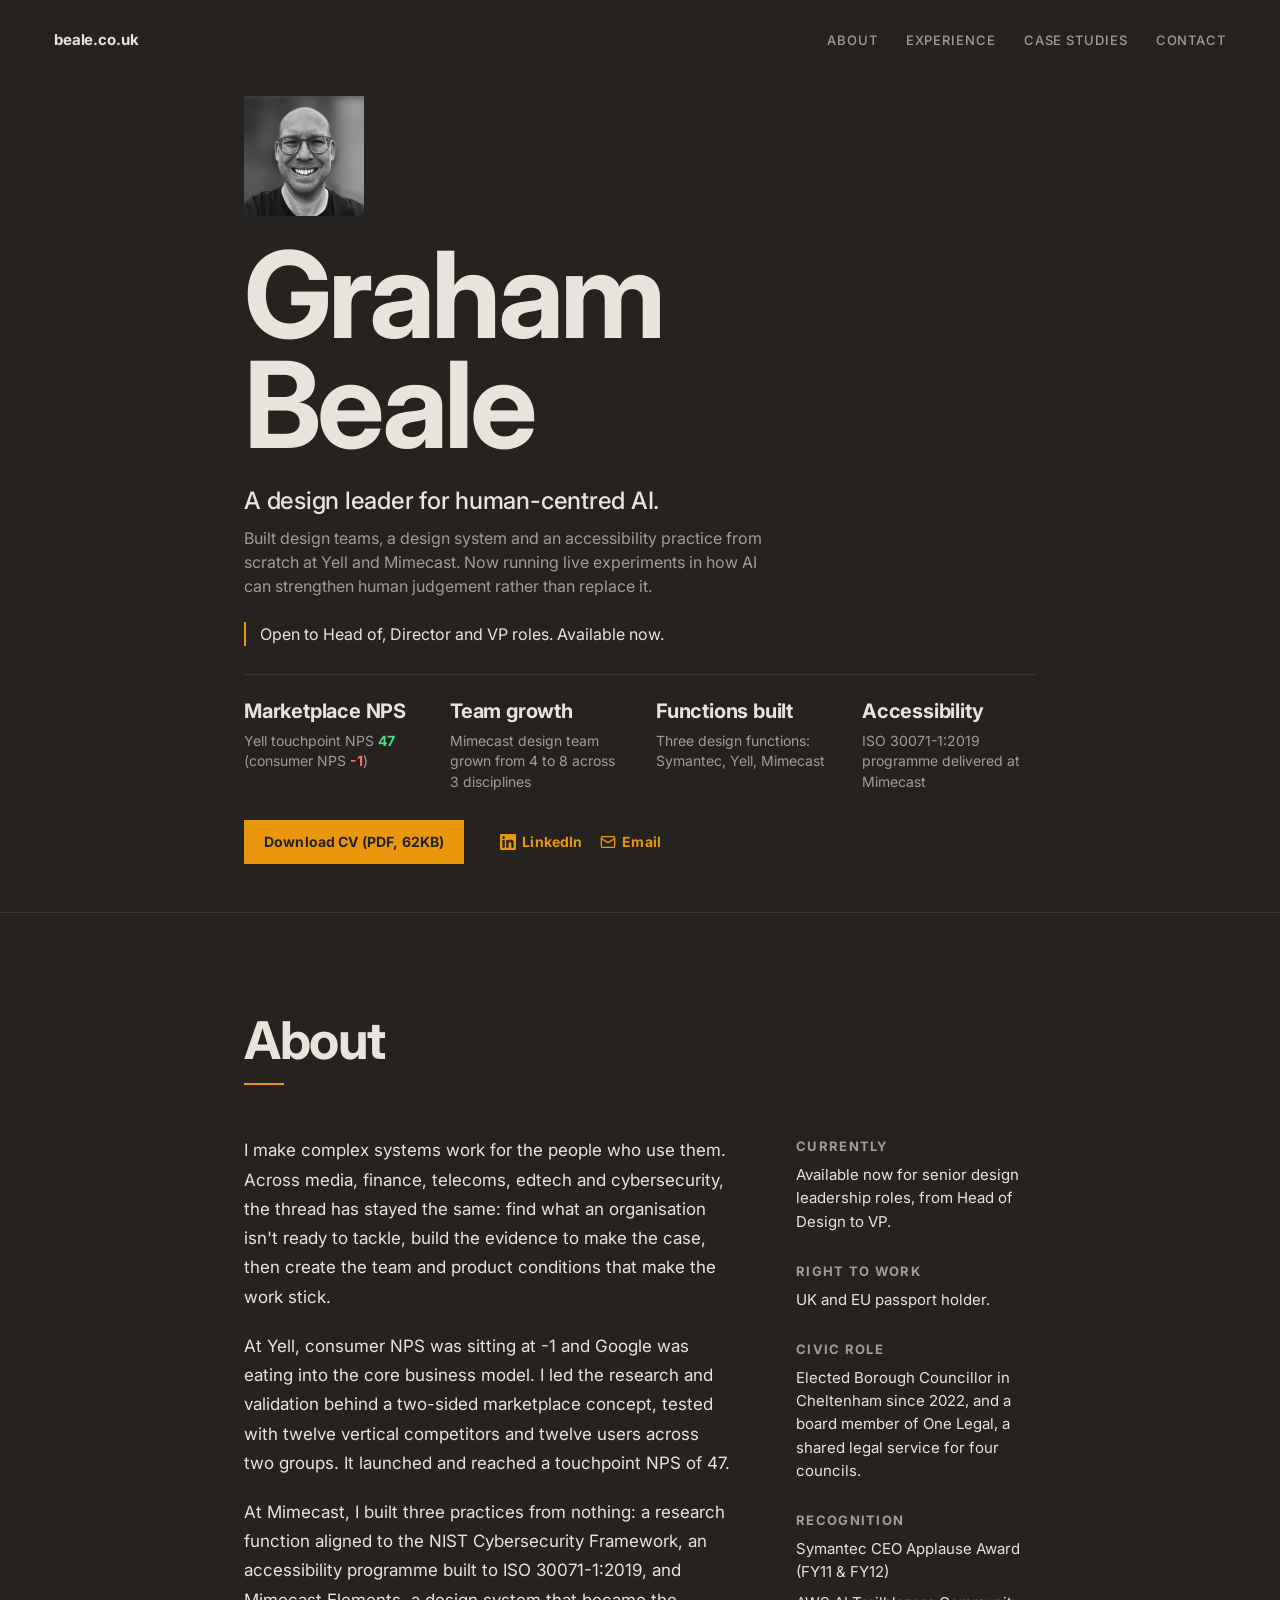
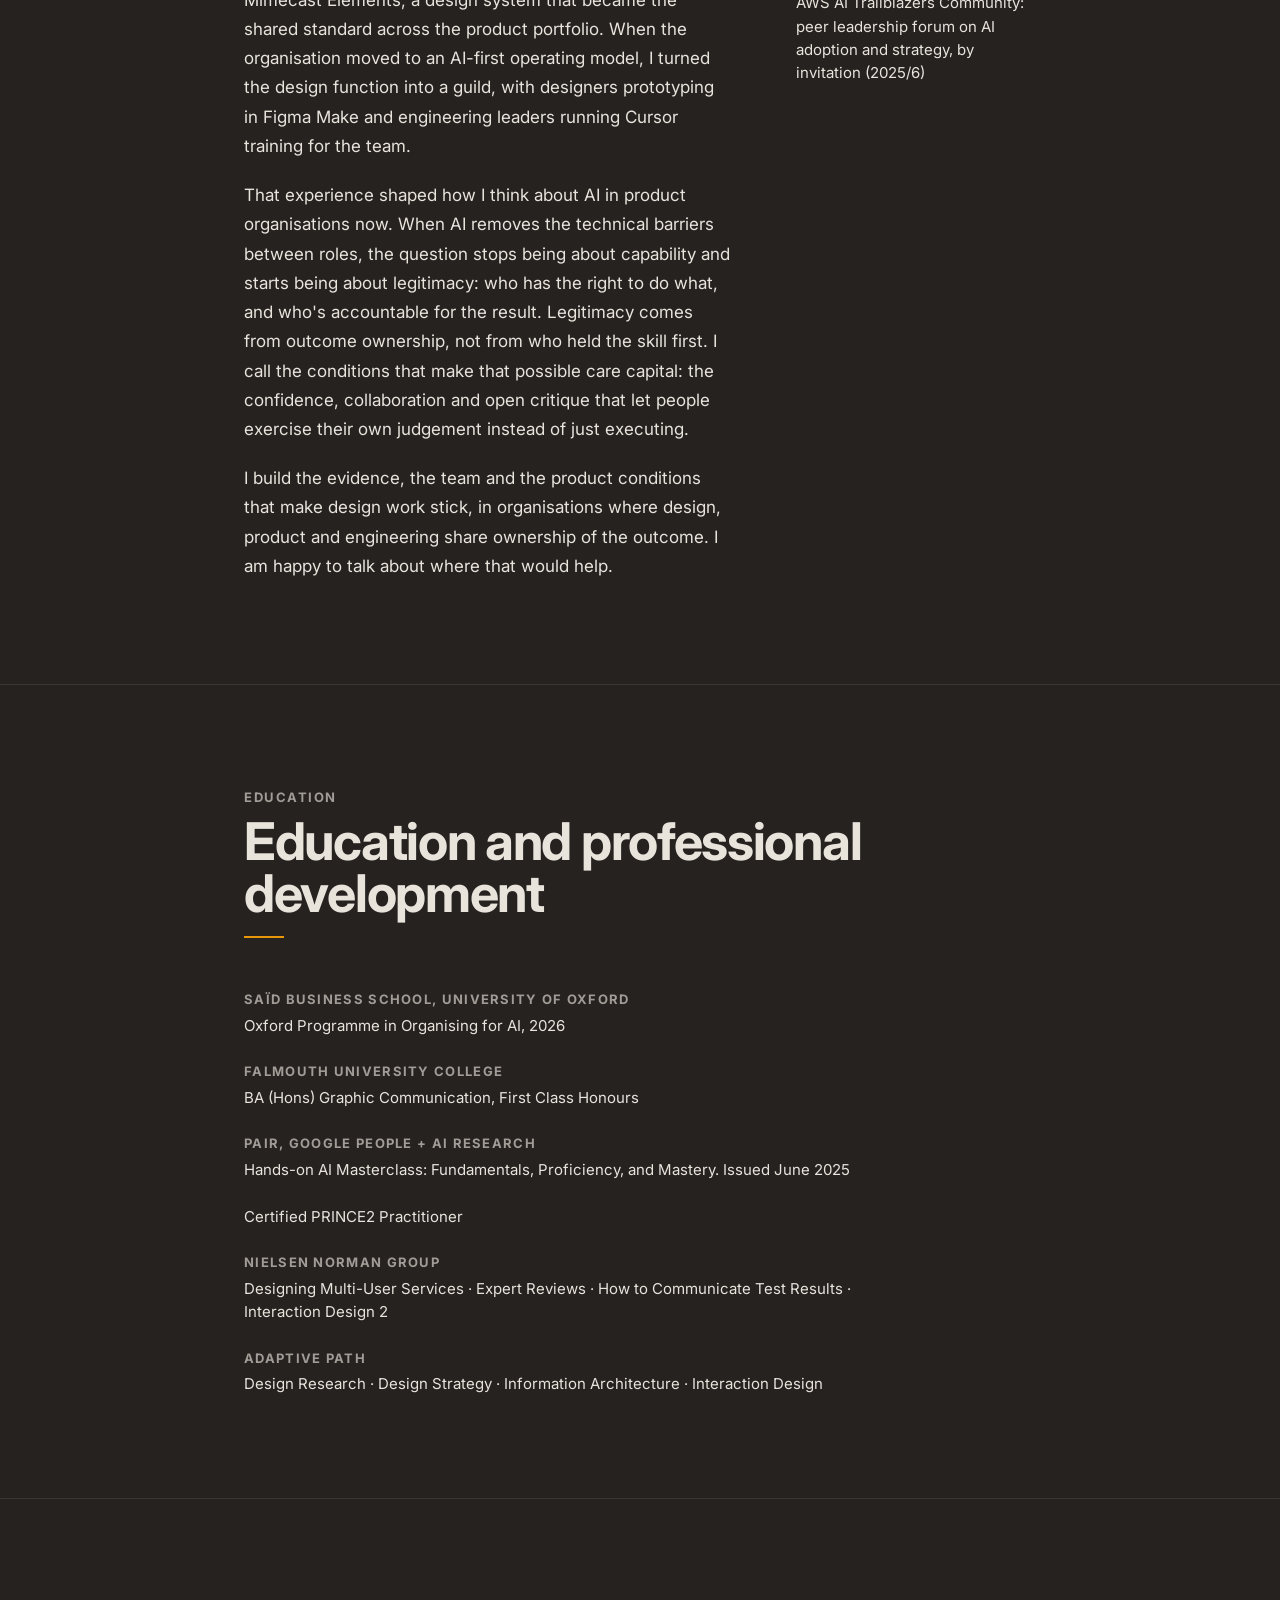
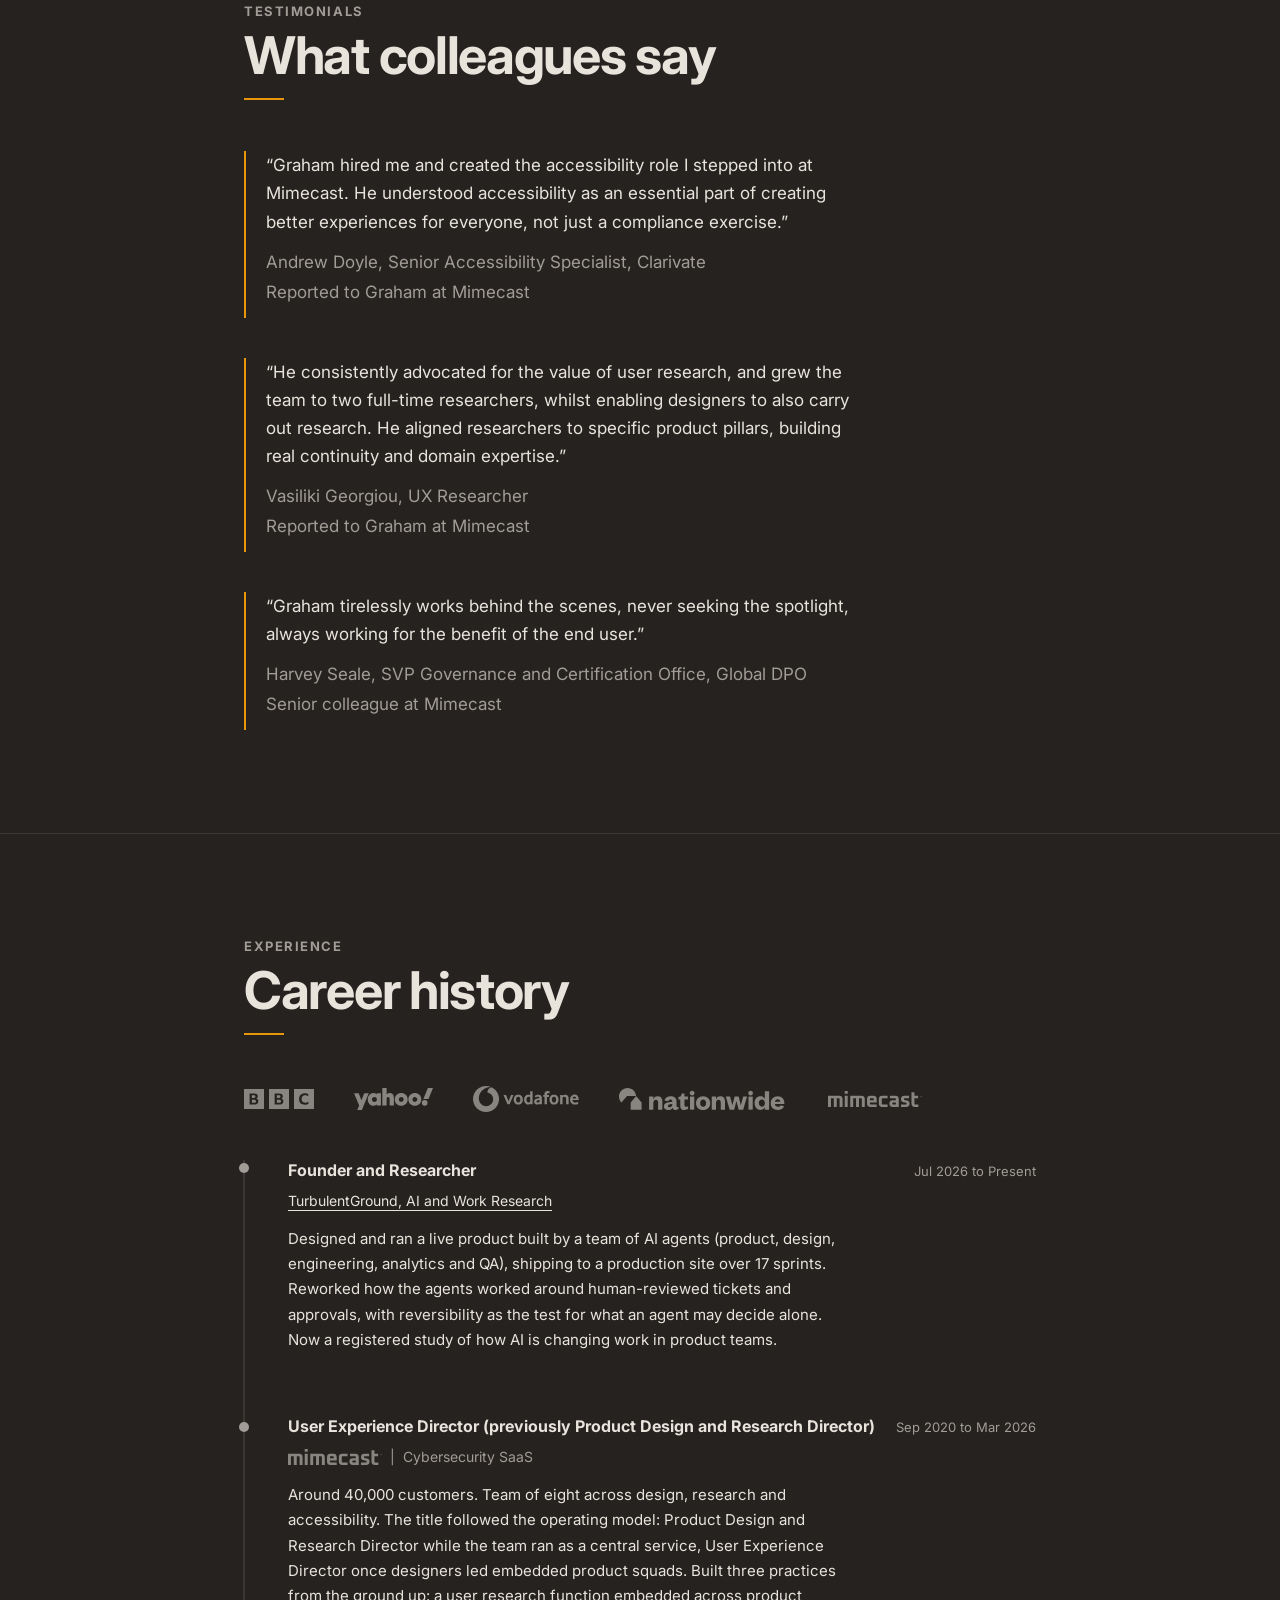
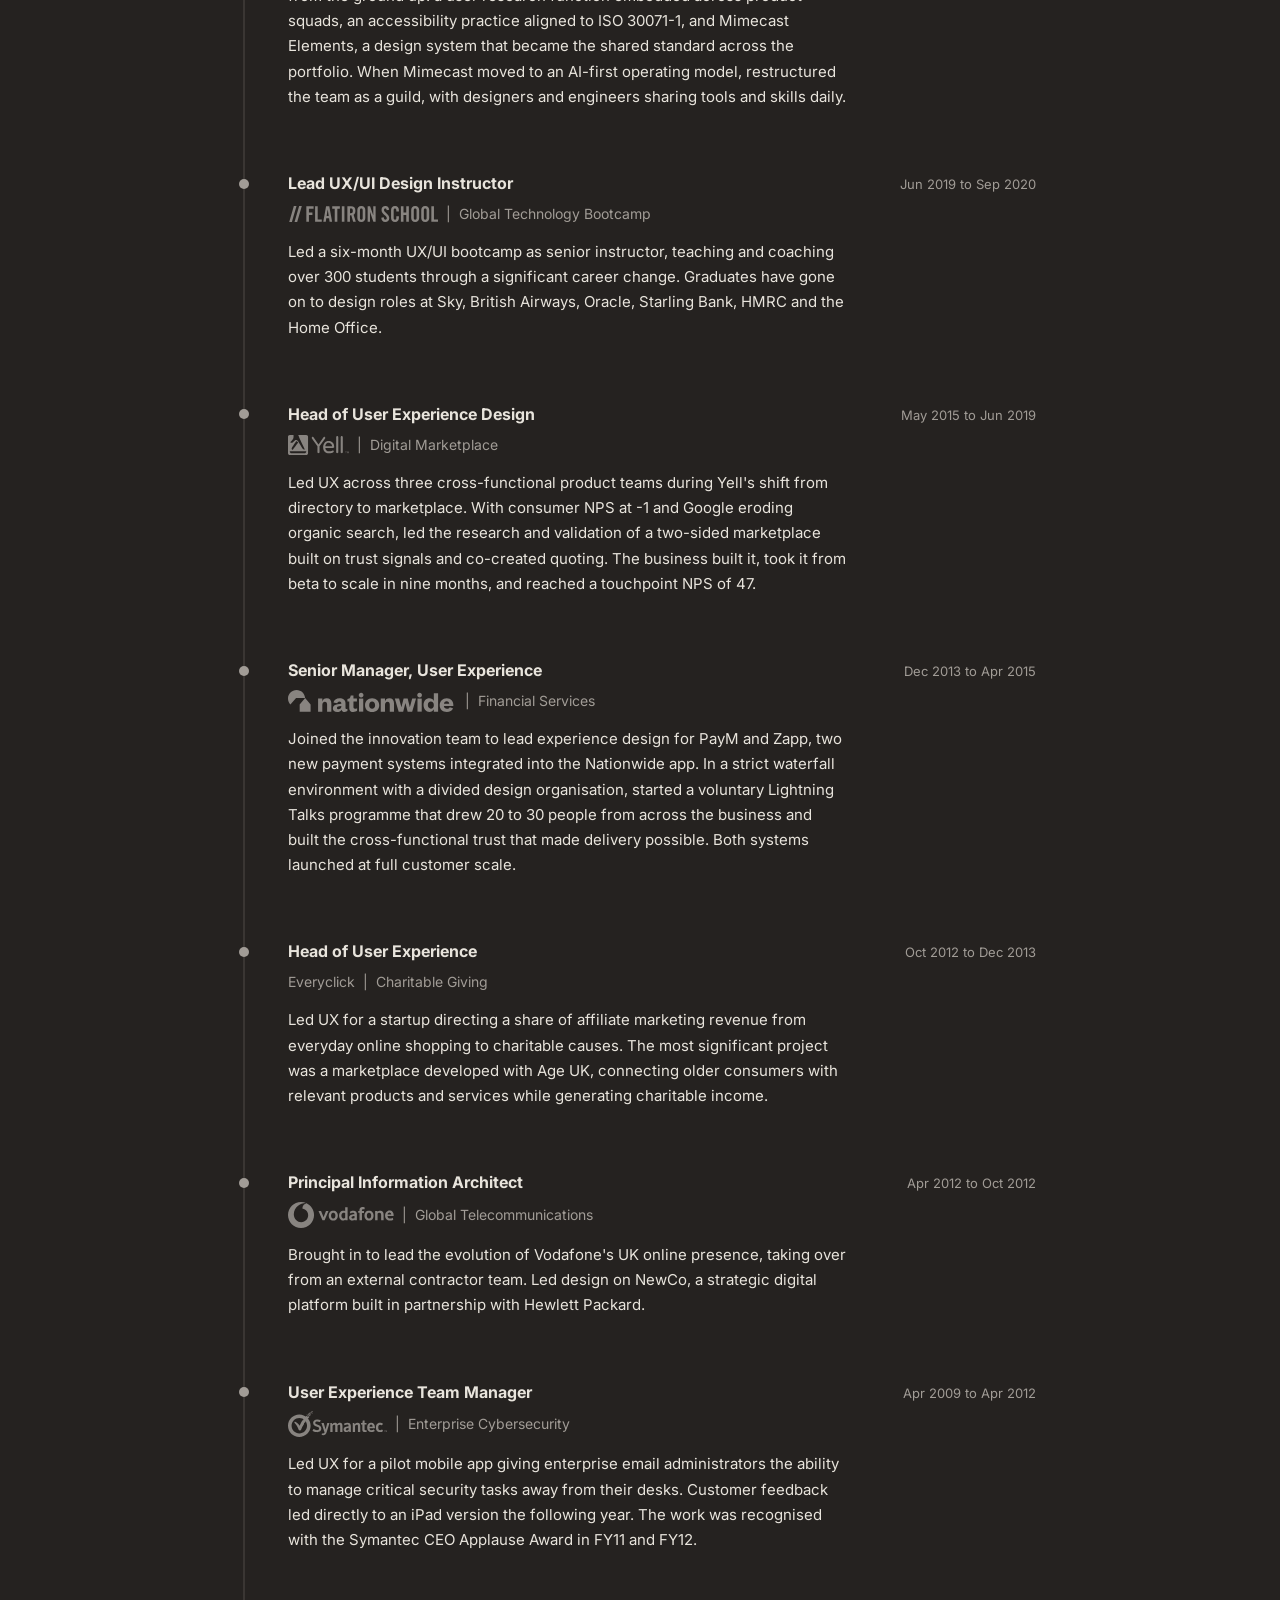
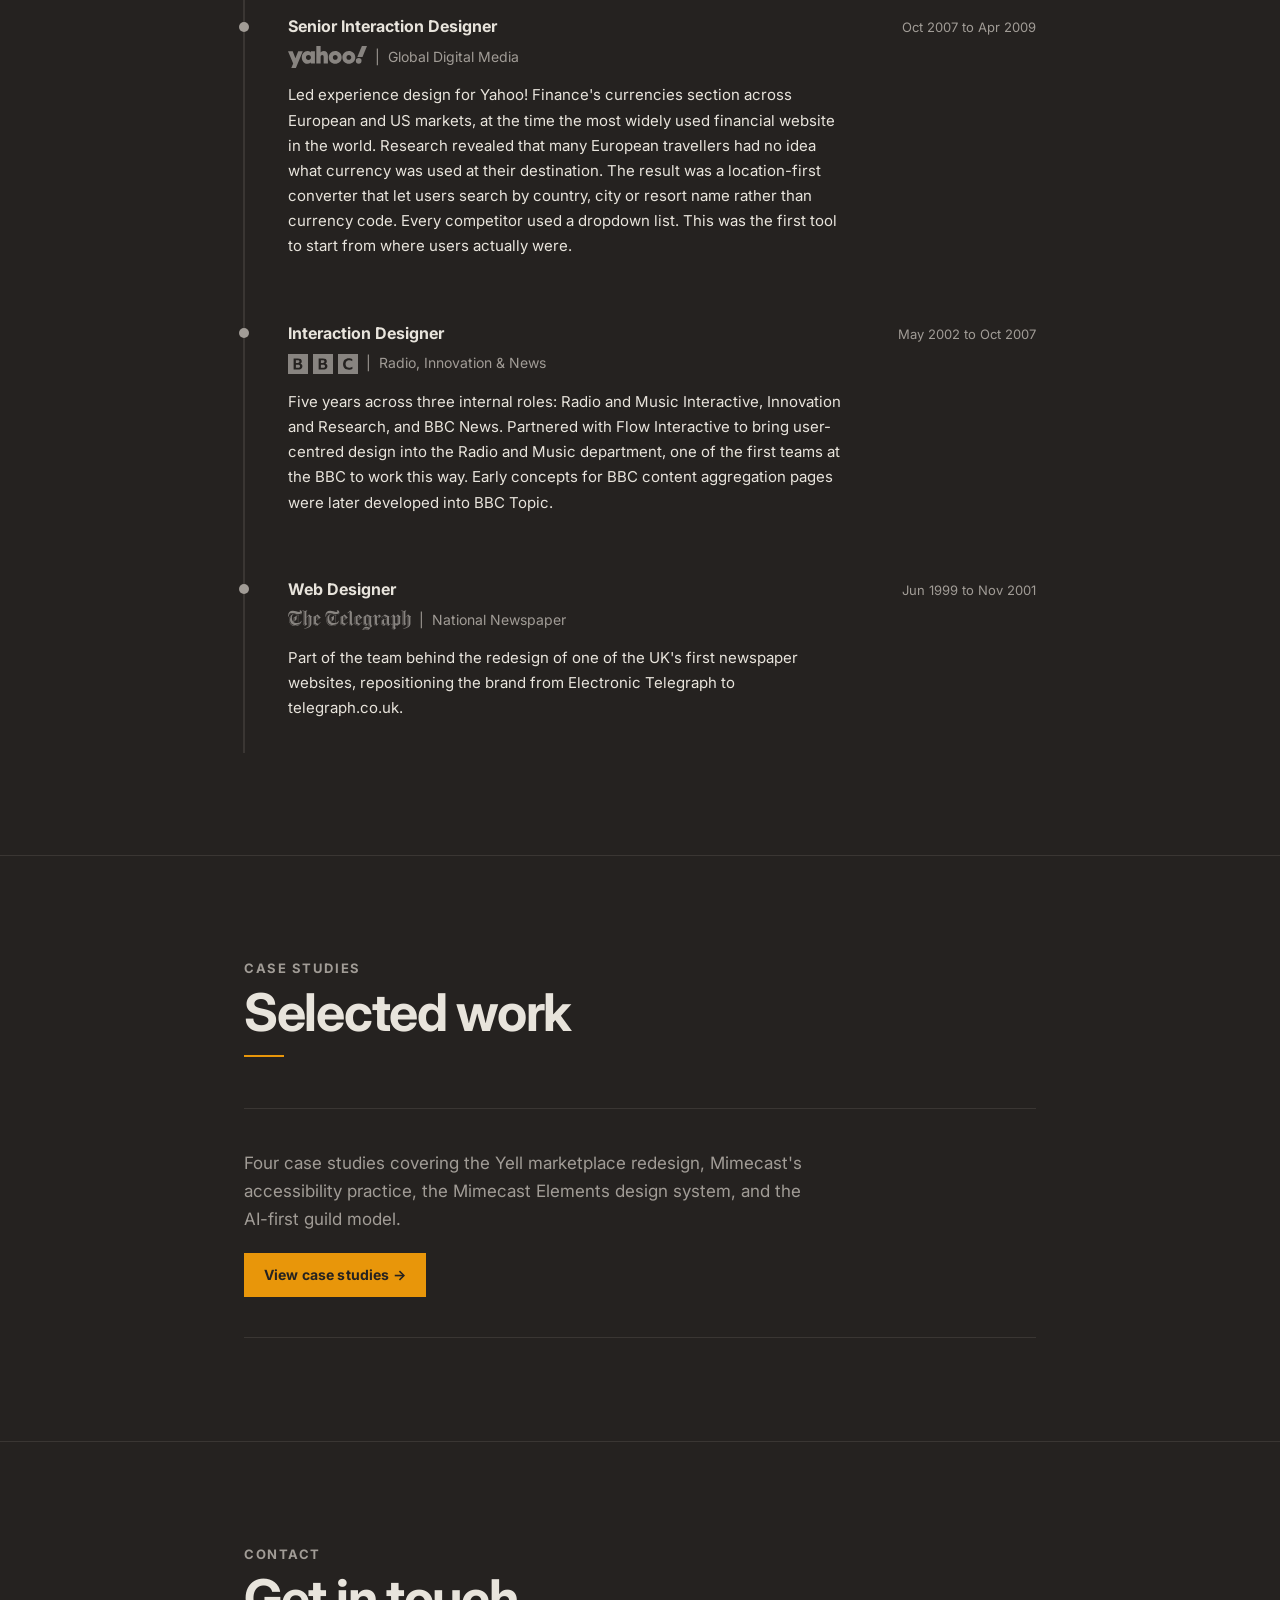
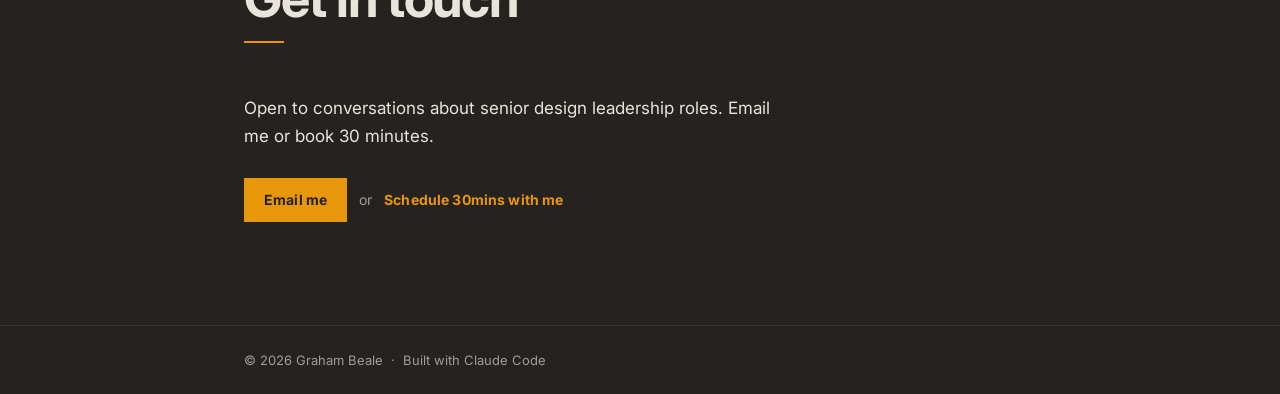
==== index.html @ deac3e38 "Correct Mimecast titles and start date to match the CV Co-Authored-By: Claude Opus 5.5 <noreply@anth" ====
<!DOCTYPE html>
<html lang="en-GB">
<head>
  <meta charset="UTF-8">
  <meta name="viewport" content="width=device-width, initial-scale=1.0">
  <title>Graham Beale | Design Leadership for Human-Centred AI</title>
  <meta name="description" content="A design leader for human-centred AI. Built design teams, a design system and an accessibility practice from scratch. Now running live experiments in how AI can strengthen human judgement rather than replace it.">

  <!-- OpenGraph -->
  <meta property="og:title" content="Graham Beale | Design Leadership for Human-Centred AI">
  <meta property="og:description" content="A design leader for human-centred AI. Built design teams, a design system and an accessibility practice from scratch. Now running live experiments in how AI can strengthen human judgement rather than replace it.">
  <meta property="og:type" content="website">
  <meta property="og:url" content="https://beale.co.uk">
  <meta property="og:image" content="https://beale.co.uk/og-card.jpg">
  <meta property="og:image:type" content="image/jpeg">
  <meta property="og:image:width" content="1200">
  <meta property="og:image:height" content="630">
  <meta property="og:image:alt" content="Graham Beale. A design leader for human-centred AI.">

  <!-- Twitter Card -->
  <meta name="twitter:card" content="summary_large_image">
  <meta name="twitter:title" content="Graham Beale | Design Leadership for Human-Centred AI">
  <meta name="twitter:description" content="A design leader for human-centred AI. Built design teams, a design system and an accessibility practice from scratch. Now running live experiments in how AI can strengthen human judgement rather than replace it.">
  <meta name="twitter:image" content="https://beale.co.uk/og-card.jpg">
  <meta name="twitter:image:alt" content="Graham Beale. A design leader for human-centred AI.">

  <!-- Favicon -->
  <link rel="icon" href="data:image/svg+xml,<svg xmlns='http://www.w3.org/2000/svg' viewBox='0 0 32 32'><rect width='32' height='32' fill='%231A1A1A'/><text x='16' y='22' font-family='Helvetica Neue,Arial,sans-serif' font-size='14' font-weight='700' fill='%23F5F0EB' text-anchor='middle' letter-spacing='-0.5'>GB</text></svg>">

  <!-- Fonts -->
  <link rel="preconnect" href="https://fonts.googleapis.com">
  <link rel="preconnect" href="https://fonts.gstatic.com" crossorigin>
  <link href="https://fonts.googleapis.com/css2?family=Inter:wght@400;500;700&display=swap" rel="stylesheet">

  <link rel="stylesheet" href="styles.css?v=22">

  <!-- Structured data -->
  <script type="application/ld+json">
  {
    "@context": "https://schema.org",
    "@type": "Person",
    "name": "Graham Beale",
    "jobTitle": "Director-level UX and Product Design Leader",
    "url": "https://beale.co.uk",
    "sameAs": [
      "https://www.linkedin.com/in/grahambeale/"
    ],
    "worksFor": {
      "@type": "Organization",
      "name": "TurbulentGround",
      "url": "https://turbulentground.com"
    }
  }
  </script>

  <!-- Privacy-friendly analytics by Plausible -->
  <script async src="https://plausible.io/js/pa-PdDsAMjdAVuoEFkxhhXwj.js"></script>
  <script>
    window.plausible=window.plausible||function(){(plausible.q=plausible.q||[]).push(arguments)},plausible.init=plausible.init||function(i){plausible.o=i||{}};
    plausible.init()
  </script>
</head>
<body>

  <!-- ─── Navigation ─────────────────────────────────────────────────────── -->
  <nav id="nav">
    <a href="/" class="nav-name">beale.co.uk</a>
    <ul class="nav-links">
      <li><a href="#about">About</a></li>
      <li><a href="#experience">Experience</a></li>
      <li><a href="#case-studies">Case Studies</a></li>
      <li><a href="#contact">Contact</a></li>
    </ul>
  </nav>

  <main>

    <!-- ─── Hero ─────────────────────────────────────────────────────────── -->
    <section id="hero">
      <div class="container">
        <div class="hero-photo">
          <picture>
            <source srcset="linkedin-profile-240.webp" type="image/webp">
            <img
              src="linkedin-profile-240.jpg"
              alt="Graham Beale, Director of UX and Product Design"
              width="240"
              height="240"
              loading="eager"
              decoding="async">
          </picture>
        </div>
        <h1>Graham<br>Beale</h1>
        <p class="hero-positioning">A design leader for human-centred AI.</p>
        <p class="hero-sub">Built design teams, a design system and an accessibility practice from scratch at Yell and Mimecast. Now running live experiments in how AI can strengthen human judgement rather than replace it.</p>
        <p class="hero-fit">Open to Head of, Director and VP roles. Available now.</p>
        <ul class="hero-proof" role="list">
          <li><span class="hero-stat">Marketplace NPS</span> Yell touchpoint NPS <span class="stat-positive">47</span> (consumer NPS <span class="stat-negative">-1</span>)</li>
          <li><span class="hero-stat">Team growth</span> Mimecast design team grown from 4 to 8 across 3 disciplines</li>
          <li><span class="hero-stat">Functions built</span> Three design functions: Symantec, Yell, Mimecast</li>
          <li><span class="hero-stat">Accessibility</span> ISO 30071-1:2019 programme delivered at Mimecast</li>
        </ul>
        <div class="hero-links">
          <a href="Graham-Beale-CV.pdf" download class="btn" onclick="plausible('CV Download')">
            Download CV (PDF, 62KB)
          </a>
          <a href="https://www.linkedin.com/in/grahambeale" target="_blank" rel="noopener noreferrer" class="btn btn-secondary" onclick="plausible('LinkedIn Click', {props: {location: 'hero'}})">
            <svg width="16" height="16" viewBox="0 0 24 24" fill="currentColor" aria-hidden="true" focusable="false">
              <path d="M20.447 20.452h-3.554v-5.569c0-1.328-.027-3.037-1.852-3.037-1.853 0-2.136 1.445-2.136 2.939v5.667H9.351V9h3.414v1.561h.046c.477-.9 1.637-1.85 3.37-1.85 3.601 0 4.267 2.37 4.267 5.455v6.286zM5.337 7.433a2.062 2.062 0 01-2.063-2.065 2.064 2.064 0 112.063 2.065zm1.782 13.019H3.555V9h3.564v11.452zM22.225 0H1.771C.792 0 0 .774 0 1.729v20.542C0 23.227.792 24 1.771 24h20.451C23.2 24 24 23.227 24 22.271V1.729C24 .774 23.2 0 22.222 0h.003z"/>
            </svg>
            LinkedIn<span class="sr-only"> (opens in new tab)</span>
          </a>
          <a href="mailto:graham@beale.co.uk" class="btn btn-secondary" onclick="plausible('Email Click', {props: {location: 'hero'}})">
            <svg width="16" height="16" viewBox="0 0 24 24" fill="none" stroke="currentColor" stroke-width="2" stroke-linecap="round" stroke-linejoin="round" aria-hidden="true" focusable="false">
              <rect x="2" y="4" width="20" height="16" rx="2"/>
              <path d="m22 7-10 6L2 7"/>
            </svg>
            Email
          </a>
        </div>
      </div>
    </section>

    <!-- ─── About ────────────────────────────────────────────────────────── -->
    <section id="about">
      <div class="container">
        <div class="section-header">
          <h2>About</h2>
          <hr class="section-rule" aria-hidden="true">
        </div>

        <div class="about-grid">
          <div class="about-body">
            <p>I make complex systems work for the people who use them. Across media, finance, telecoms, edtech and cybersecurity, the thread has stayed the same: find what an organisation isn't ready to tackle, build the evidence to make the case, then create the team and product conditions that make the work stick.</p>
            <p>At Yell, consumer NPS was sitting at -1 and Google was eating into the core business model. I led the research and validation behind a two-sided marketplace concept, tested with twelve vertical competitors and twelve users across two groups. It launched and reached a touchpoint NPS of 47.</p>
            <p>At Mimecast, I built three practices from nothing: a research function aligned to the NIST Cybersecurity Framework, an accessibility programme built to ISO 30071-1:2019, and Mimecast Elements, a design system that became the shared standard across the product portfolio. When the organisation moved to an AI-first operating model, I turned the design function into a guild, with designers prototyping in Figma Make and engineering leaders running Cursor training for the team.</p>
            <p>That experience shaped how I think about AI in product organisations now. When AI removes the technical barriers between roles, the question stops being about capability and starts being about legitimacy: who has the right to do what, and who's accountable for the result. Legitimacy comes from outcome ownership, not from who held the skill first. I call the conditions that make that possible care capital: the confidence, collaboration and open critique that let people exercise their own judgement instead of just executing.</p>
            <p>I build the evidence, the team and the product conditions that make design work stick, in organisations where design, product and engineering share ownership of the outcome. I am happy to talk about where that would help.</p>
          </div>

          <aside class="about-aside">
            <div class="aside-block">
              <h3>Currently</h3>
              <p>Available now for senior design leadership roles, from Head of Design to VP.</p>
            </div>
            <div class="aside-block">
              <h3>Right to work</h3>
              <p>UK and EU passport holder.</p>
            </div>
            <div class="aside-block">
              <h3>Civic role</h3>
              <p>Elected Borough Councillor in Cheltenham since 2022, and a board member of One Legal, a shared legal service for four councils.</p>
            </div>
            <div class="aside-block">
              <h3>Recognition</h3>
              <p>Symantec CEO Applause Award (FY11 &amp; FY12)</p>
              <p>AWS AI Trailblazers Community: peer leadership forum on AI adoption and strategy, by invitation (2025/6)</p>
            </div>
          </aside>
        </div>
      </div>
    </section>

    <!-- ─── Education ───────────────────────────────────────────────────────── -->
    <section id="education">
      <div class="container">
        <div class="section-header">
          <span class="section-label">Education</span>
          <h2>Education and professional development</h2>
          <hr class="section-rule" aria-hidden="true">
        </div>
        <div class="edu-list">
          <div class="edu-item">
            <p class="edu-inst">Sa&iuml;d Business School, University of Oxford</p>
            <p class="edu-qual">Oxford Programme in Organising for AI, 2026</p>
          </div>
          <div class="edu-item">
            <p class="edu-inst">Falmouth University College</p>
            <p class="edu-qual">BA (Hons) Graphic Communication, First Class Honours</p>
          </div>
          <div class="edu-item">
            <p class="edu-inst">PAIR, Google People + AI Research</p>
            <p class="edu-qual">Hands-on AI Masterclass: Fundamentals, Proficiency, and Mastery. Issued June 2025</p>
          </div>
          <div class="edu-item">
            <p class="edu-qual">Certified PRINCE2 Practitioner</p>
          </div>
          <div class="edu-item">
            <p class="edu-inst">Nielsen Norman Group</p>
            <p class="edu-qual">Designing Multi-User Services &middot; Expert Reviews &middot; How to Communicate Test Results &middot; Interaction Design 2</p>
          </div>
          <div class="edu-item">
            <p class="edu-inst">Adaptive Path</p>
            <p class="edu-qual">Design Research &middot; Design Strategy &middot; Information Architecture &middot; Interaction Design</p>
          </div>
        </div>
      </div>
    </section>

    <!-- ─── Testimonials ───────────────────────────────────────────────── -->
    <section id="testimonials">
      <div class="container">
        <div class="section-header">
          <span class="section-label">Testimonials</span>
          <h2>What colleagues say</h2>
          <hr class="section-rule" aria-hidden="true">
        </div>
        <div class="testimonial-list">
          <blockquote class="testimonial">
            <p>&#x201C;Graham hired me and created the accessibility role I stepped into at Mimecast. He understood accessibility as an essential part of creating better experiences for everyone, not just a compliance exercise.&#x201D;</p>
            <p class="testimonial-attribution">Andrew Doyle, Senior Accessibility Specialist, Clarivate<span class="testimonial-context">Reported to Graham at Mimecast</span></p>
          </blockquote>
          <blockquote class="testimonial">
            <p>&#x201C;He consistently advocated for the value of user research, and grew the team to two full-time researchers, whilst enabling designers to also carry out research. He aligned researchers to specific product pillars, building real continuity and domain expertise.&#x201D;</p>
            <p class="testimonial-attribution">Vasiliki Georgiou, UX Researcher<span class="testimonial-context">Reported to Graham at Mimecast</span></p>
          </blockquote>
          <blockquote class="testimonial">
            <p>&#x201C;Graham tirelessly works behind the scenes, never seeking the spotlight, always working for the benefit of the end user.&#x201D;</p>
            <p class="testimonial-attribution">Harvey Seale, SVP Governance and Certification Office, Global DPO<span class="testimonial-context">Senior colleague at Mimecast</span></p>
          </blockquote>
        </div>
      </div>
    </section>


    <!-- ─── Experience ────────────────────────────────────────────────────── -->
    <section id="experience">
      <div class="container">
        <div class="section-header">
          <span class="section-label">Experience</span>
          <h2>Career history</h2>
          <hr class="section-rule" aria-hidden="true">
        </div>

        <div class="employer-strip">
          <img src="logos/logo-bbc.svg" alt="BBC" class="company-logo company-logo--tall">
          <img src="logos/logo-yahoo.svg" alt="Yahoo!" class="company-logo company-logo--large">
          <img src="logos/logo-vodafone.svg" alt="Vodafone" class="company-logo company-logo--xl">
          <img src="logos/logo-nationwide.svg" alt="Nationwide" class="company-logo company-logo--large">
          <img src="logos/logo-mimecast.svg" alt="Mimecast" class="company-logo">
        </div>

        <ol class="timeline" reversed>

          <li class="timeline-item">
            <div class="timeline-header">
              <span class="timeline-role">Founder and Researcher</span>
              <span class="timeline-dates">Jul 2026 to Present</span>
            </div>
            <p class="timeline-company">
              <a href="https://turbulentground.com" target="_blank" rel="noopener noreferrer">TurbulentGround, AI and Work Research<span class="sr-only"> (opens in new tab)</span></a>
            </p>
            <p class="timeline-desc">
              Designed and ran a live product built by a team of AI agents (product, design, engineering, analytics and QA), shipping to a production site over 17 sprints. Reworked how the agents worked around human-reviewed tickets and approvals, with reversibility as the test for what an agent may decide alone. Now a registered study of how AI is changing work in product teams.
            </p>
          </li>

          <li class="timeline-item">
            <div class="timeline-header">
              <span class="timeline-role">User Experience Director (previously Product Design and Research Director)</span>
              <span class="timeline-dates">Sep 2020 to Mar 2026</span>
            </div>
            <p class="timeline-company">
              <img src="logos/logo-mimecast.svg" alt="Mimecast" class="company-logo">
              <span aria-hidden="true">|</span>
              <span>Cybersecurity SaaS</span>
            </p>
            <p class="timeline-desc">
              Around 40,000 customers. Team of eight across design, research and accessibility. The title followed the operating model: Product Design and Research Director while the team ran as a central service, User Experience Director once designers led embedded product squads. Built three practices from the ground up: a user research function embedded across product squads, an accessibility practice aligned to ISO 30071-1, and Mimecast Elements, a design system that became the shared standard across the portfolio. When Mimecast moved to an AI-first operating model, restructured the team as a guild, with designers and engineers sharing tools and skills daily.
            </p>
          </li>

          <li class="timeline-item">
            <div class="timeline-header">
              <span class="timeline-role">Lead UX/UI Design Instructor</span>
              <span class="timeline-dates">Jun 2019 to Sep 2020</span>
            </div>
            <p class="timeline-company">
              <img src="logos/logo-flatiron.svg" alt="Flatiron School" class="company-logo">
              <span aria-hidden="true">|</span>
              <span>Global Technology Bootcamp</span>
            </p>
            <p class="timeline-desc">
              Led a six-month UX/UI bootcamp as senior instructor, teaching and coaching over 300 students through a significant career change. Graduates have gone on to design roles at Sky, British Airways, Oracle, Starling Bank, HMRC and the Home Office.
            </p>
          </li>

          <li class="timeline-item">
            <div class="timeline-header">
              <span class="timeline-role">Head of User Experience Design</span>
              <span class="timeline-dates">May 2015 to Jun 2019</span>
            </div>
            <p class="timeline-company">
              <img src="logos/logo-yell.svg" alt="Yell" class="company-logo company-logo--tall">
              <span aria-hidden="true">|</span>
              <span>Digital Marketplace</span>
            </p>
            <p class="timeline-desc">
              Led UX across three cross-functional product teams during Yell's shift from directory to marketplace. With consumer NPS at -1 and Google eroding organic search, led the research and validation of a two-sided marketplace built on trust signals and co-created quoting. The business built it, took it from beta to scale in nine months, and reached a touchpoint NPS of 47.
            </p>
          </li>

          <li class="timeline-item">
            <div class="timeline-header">
              <span class="timeline-role">Senior Manager, User Experience</span>
              <span class="timeline-dates">Dec 2013 to Apr 2015</span>
            </div>
            <p class="timeline-company">
              <img src="logos/logo-nationwide.svg" alt="Nationwide Building Society" class="company-logo company-logo--large">
              <span aria-hidden="true">|</span>
              <span>Financial Services</span>
            </p>
            <p class="timeline-desc">
              Joined the innovation team to lead experience design for PayM and Zapp, two new payment systems integrated into the Nationwide app. In a strict waterfall environment with a divided design organisation, started a voluntary Lightning Talks programme that drew 20 to 30 people from across the business and built the cross-functional trust that made delivery possible. Both systems launched at full customer scale.
            </p>
          </li>

          <li class="timeline-item">
            <div class="timeline-header">
              <span class="timeline-role">Head of User Experience</span>
              <span class="timeline-dates">Oct 2012 to Dec 2013</span>
            </div>
            <p class="timeline-company">
              Everyclick <span aria-hidden="true">|</span> Charitable Giving
            </p>
            <p class="timeline-desc">
              Led UX for a startup directing a share of affiliate marketing revenue from everyday online shopping to charitable causes. The most significant project was a marketplace developed with Age UK, connecting older consumers with relevant products and services while generating charitable income.
            </p>
          </li>

          <li class="timeline-item">
            <div class="timeline-header">
              <span class="timeline-role">Principal Information Architect</span>
              <span class="timeline-dates">Apr 2012 to Oct 2012</span>
            </div>
            <p class="timeline-company">
              <img src="logos/logo-vodafone.svg" alt="Vodafone" class="company-logo company-logo--xl">
              <span aria-hidden="true">|</span>
              <span>Global Telecommunications</span>
            </p>
            <p class="timeline-desc">
              Brought in to lead the evolution of Vodafone's UK online presence, taking over from an external contractor team. Led design on NewCo, a strategic digital platform built in partnership with Hewlett Packard.
            </p>
          </li>

          <li class="timeline-item">
            <div class="timeline-header">
              <span class="timeline-role">User Experience Team Manager</span>
              <span class="timeline-dates">Apr 2009 to Apr 2012</span>
            </div>
            <p class="timeline-company">
              <img src="logos/logo-symantec.svg" alt="Symantec" class="company-logo company-logo--xl">
              <span aria-hidden="true">|</span>
              <span>Enterprise Cybersecurity</span>
            </p>
            <p class="timeline-desc">
              Led UX for a pilot mobile app giving enterprise email administrators the ability to manage critical security tasks away from their desks. Customer feedback led directly to an iPad version the following year. The work was recognised with the Symantec CEO Applause Award in FY11 and FY12.
            </p>
          </li>

          <li class="timeline-item">
            <div class="timeline-header">
              <span class="timeline-role">Senior Interaction Designer</span>
              <span class="timeline-dates">Oct 2007 to Apr 2009</span>
            </div>
            <p class="timeline-company">
              <img src="logos/logo-yahoo.svg" alt="Yahoo!" class="company-logo company-logo--large">
              <span aria-hidden="true">|</span>
              <span>Global Digital Media</span>
            </p>
            <p class="timeline-desc">
              Led experience design for Yahoo! Finance's currencies section across European and US markets, at the time the most widely used financial website in the world. Research revealed that many European travellers had no idea what currency was used at their destination. The result was a location-first converter that let users search by country, city or resort name rather than currency code. Every competitor used a dropdown list. This was the first tool to start from where users actually were.
            </p>
          </li>

          <li class="timeline-item">
            <div class="timeline-header">
              <span class="timeline-role">Interaction Designer</span>
              <span class="timeline-dates">May 2002 to Oct 2007</span>
            </div>
            <p class="timeline-company">
              <img src="logos/logo-bbc.svg" alt="BBC" class="company-logo company-logo--tall">
              <span aria-hidden="true">|</span>
              <span>Radio, Innovation &amp; News</span>
            </p>
            <p class="timeline-desc">
              Five years across three internal roles: Radio and Music Interactive, Innovation and Research, and BBC News. Partnered with Flow Interactive to bring user-centred design into the Radio and Music department, one of the first teams at the BBC to work this way. Early concepts for BBC content aggregation pages were later developed into BBC Topic.
            </p>
          </li>

          <li class="timeline-item">
            <div class="timeline-header">
              <span class="timeline-role">Web Designer</span>
              <span class="timeline-dates">Jun 1999 to Nov 2001</span>
            </div>
            <p class="timeline-company">
              <img src="logos/logo-telegraph.svg" alt="The Daily Telegraph" class="company-logo company-logo--tall">
              <span aria-hidden="true">|</span>
              <span>National Newspaper</span>
            </p>
            <p class="timeline-desc">
              Part of the team behind the redesign of one of the UK's first newspaper websites, repositioning the brand from Electronic Telegraph to telegraph.co.uk.
            </p>
          </li>

        </ol>
      </div>
    </section>

    <!-- ─── Case Studies ──────────────────────────────────────────────────── -->
    <section id="case-studies">
      <div class="container">
        <div class="section-header">
          <span class="section-label">Case Studies</span>
          <h2>Selected work</h2>
          <hr class="section-rule" aria-hidden="true">
        </div>

        <div class="case-studies-placeholder">
          <p>
            Four case studies covering the Yell marketplace redesign, Mimecast's accessibility
            practice, the Mimecast Elements design system, and the AI-first guild model.
          </p>
          <ul class="contact-links">
            <li>
              <a href="case-studies/index.html" class="btn" onclick="plausible('Case Studies Open')">View case studies &#8594;</a>
            </li>
          </ul>
        </div>
      </div>
    </section>

    <!-- ─── Contact ───────────────────────────────────────────────────────── -->
    <section id="contact">
      <div class="container">
        <div class="section-header">
          <span class="section-label">Contact</span>
          <h2>Get in touch</h2>
          <hr class="section-rule" aria-hidden="true">
        </div>

        <div class="contact-body">
          <p>
            Open to conversations about senior design leadership roles. Email me or book 30 minutes.
          </p>
          <ul class="contact-links">
            <li>
              <a href="mailto:graham@beale.co.uk" class="btn" onclick="plausible('Email Click', {props: {location: 'contact'}})">Email me</a>
            </li>
            <li aria-hidden="true" style="display:flex;align-items:center;color:var(--muted);font-size:0.875rem;">or</li>
            <li>
              <a href="https://cal.com/grahambeale/30min" target="_blank" rel="noopener noreferrer" class="btn btn-secondary" onclick="plausible('Schedule Click')">Schedule 30mins with me<span class="sr-only"> (opens in new tab)</span></a>
            </li>
          </ul>
        </div>
      </div>
    </section>

  </main>

  <!-- ─── Footer ───────────────────────────────────────────────────────────── -->
  <footer>
    <div class="container">
      <p>&copy; 2026 Graham Beale &nbsp;&middot;&nbsp; Built with Claude Code</p>
    </div>
  </footer>

  <script src="script.js"></script>
</body>
</html>
---- styles.css ----
/* ─── Variables ──────────────────────────────────────────────────────────── */

:root {
  --bg:       #252220;
  --text:     #E8E4DC;
  --muted:    #A19C96;
  --accent:   #E8960A;
  --border:   #3A3633;
  --max-w:    900px;
  --pad-x:    clamp(1.5rem, 6vmin, 5rem);
  --section-gap: clamp(4rem, 8vw, 7rem);
}

/* ─── Reset ──────────────────────────────────────────────────────────────── */

*, *::before, *::after {
  box-sizing: border-box;
  margin: 0;
  padding: 0;
}

/* ─── Base ───────────────────────────────────────────────────────────────── */

html {
  font-size: 100%;
  scroll-behavior: smooth;
  -webkit-text-size-adjust: 100%;
}

body {
  font-family: 'Inter', 'Helvetica Neue', Arial, sans-serif;
  font-size: 1rem;
  line-height: 1.6;
  color: var(--text);
  background-color: var(--bg);
}

/* ─── Container ──────────────────────────────────────────────────────────── */

.container {
  max-width: var(--max-w);
  margin: 0 auto;
  padding: 0 var(--pad-x);
}

/* ─── Navigation ─────────────────────────────────────────────────────────── */

#nav {
  position: fixed;
  top: 0;
  left: 0;
  right: 0;
  z-index: 100;
  background-color: var(--bg);
  padding: 1.125rem var(--pad-x);
  display: flex;
  align-items: center;
  justify-content: space-between;
  gap: 2rem;
}

#nav.scrolled {
  border-bottom: 1px solid var(--border);
}

.nav-name {
  font-weight: 700;
  font-size: 0.9375rem;
  color: var(--text);
  text-decoration: none;
  letter-spacing: -0.01em;
  flex-shrink: 0;
  transition: opacity 0.15s ease;
}

.nav-name:hover {
  color: var(--accent);
}

.nav-name.swapping {
  opacity: 0;
}

.nav-links {
  list-style: none;
  display: flex;
  gap: 1.75rem;
}

.nav-links a {
  font-size: 0.8125rem;
  font-weight: 500;
  color: var(--muted);
  text-decoration: none;
  letter-spacing: 0.07em;
  text-transform: uppercase;
  display: inline-flex;
  align-items: center;
  min-height: 44px;
}

.nav-links a:hover,
.nav-links a.active {
  color: var(--text);
}

.nav-links a:focus-visible {
  outline: 2px solid var(--text);
  outline-offset: 4px;
}

/* ─── Sections ───────────────────────────────────────────────────────────── */

section {
  padding: var(--section-gap) 0;
}

.section-header {
  margin-bottom: clamp(2rem, 4vw, 3.5rem);
}

.section-label {
  display: block;
  font-size: 0.8125rem;
  font-weight: 700;
  letter-spacing: 0.12em;
  text-transform: uppercase;
  color: var(--muted);
  margin-bottom: 0.5rem;
}

h2 {
  font-size: clamp(2rem, 5vw, 3.25rem);
  font-weight: 700;
  line-height: 1;
  letter-spacing: -0.025em;
  margin-bottom: 1rem;
}

.section-rule {
  border: none;
  border-top: 2px solid var(--accent);
  width: 2.5rem;
  margin: 0;
}

/* ─── Buttons ────────────────────────────────────────────────────────────── */

.btn {
  display: inline-flex;
  align-items: center;
  gap: 0.375rem;
  background-color: var(--accent);
  color: #252220;
  font-weight: 700;
  font-size: 0.875rem;
  letter-spacing: 0.01em;
  text-decoration: none;
  padding: 0.625rem 1.25rem;
  min-height: 44px;
  min-width: 44px;
  transition: background-color 0.15s ease;
}

.btn:hover {
  background-color: #F0A828;
  color: #252220;
  text-decoration: none;
}

.btn:focus-visible {
  outline: 2px solid var(--text);
  outline-offset: 3px;
}

.btn.btn-secondary {
  background-color: transparent;
  color: var(--accent);
  box-shadow: none;
  padding-left: 0;
  padding-right: 0;
}

.btn.btn-secondary:hover {
  background-color: transparent;
  color: #F0A828;
  box-shadow: none;
}

.btn.btn-secondary:focus-visible {
  outline: 2px solid var(--text);
  outline-offset: 3px;
}

/* ─── Hero ───────────────────────────────────────────────────────────────── */

#hero {
  padding-top: 6rem;
  padding-bottom: 3rem;
  min-height: 100svh;
  display: flex;
  align-items: center;
}

.hero-photo {
  margin-bottom: 1.5rem;
}

.hero-photo img {
  display: block;
  width: 120px;
  height: 120px;
  object-fit: cover;
  object-position: center top;
  filter: grayscale(100%);
  background-color: var(--border);
}

#hero h1 {
  font-size: clamp(3.75rem, 11vw, 7.5rem);
  font-weight: 700;
  line-height: 0.92;
  letter-spacing: -0.03em;
  margin-bottom: 1.5rem;
}

.hero-positioning {
  font-size: clamp(1.25rem, 2.2vw, 1.5rem);
  font-weight: 500;
  color: var(--text);
  line-height: 1.3;
  letter-spacing: -0.01em;
  max-width: 44ch;
  margin-bottom: 0.625rem;
}

.hero-sub {
  font-size: 1rem;
  color: var(--muted);
  line-height: 1.5;
  max-width: 52ch;
  margin-bottom: 1.5rem;
}

.hero-fit {
  font-size: 1rem;
  color: var(--text);
  line-height: 1.5;
  border-left: 2px solid var(--accent);
  padding-left: 0.875rem;
  margin-bottom: 1.75rem;
}

/* Scoped semantic exception to the four-colour palette: negative/positive
   NPS values only. Both pass WCAG AA (>4.5:1) against --bg. Do not reuse
   these two colours elsewhere without revisiting this decision. */
.stat-negative,
.stat-positive {
  font-weight: 700;
}

.stat-negative { color: #F87171; }
.stat-positive { color: #4ADE80; }

.hero-proof {
  list-style: none;
  display: grid;
  grid-template-columns: repeat(4, 1fr);
  gap: 1.5rem 2rem;
  padding-top: 1.5rem;
  border-top: 1px solid var(--border);
  margin-bottom: 1.75rem;
  font-size: 0.875rem;
  line-height: 1.45;
  color: var(--muted);
}

.hero-stat {
  display: block;
  font-size: 1.25rem;
  font-weight: 700;
  line-height: 1.2;
  letter-spacing: -0.01em;
  color: var(--text);
  margin-bottom: 0.5rem;
}

.hero-links {
  display: flex;
  flex-wrap: wrap;
  gap: 0.75rem;
  list-style: none;
}

.hero-links .btn:first-child {
  margin-right: 1.5rem;
}

/* ─── About ──────────────────────────────────────────────────────────────── */

#about {
  border-top: 1px solid var(--border);
}

.about-grid {
  display: grid;
  grid-template-columns: 1fr 240px;
  gap: clamp(2rem, 5vw, 4rem);
  align-items: start;
}

.about-body p {
  font-size: 1.0625rem;
  line-height: 1.72;
  max-width: 58ch;
}

.about-body p + p {
  margin-top: 1.25rem;
}

.about-aside {
  display: flex;
  flex-direction: column;
  gap: 1.75rem;
}

.aside-block h3 {
  font-size: 0.8125rem;
  font-weight: 700;
  letter-spacing: 0.1em;
  text-transform: uppercase;
  color: var(--muted);
  margin-bottom: 0.375rem;
}

.aside-block p {
  font-size: 0.9375rem;
  line-height: 1.55;
}

.aside-block p + p {
  margin-top: 0.5rem;
}

/* ─── Experience ─────────────────────────────────────────────────────────── */

#experience {
  border-top: 1px solid var(--border);
}

.employer-strip {
  display: flex;
  flex-wrap: wrap;
  align-items: center;
  gap: clamp(1.5rem, 4vw, 2.5rem);
  margin-bottom: clamp(2rem, 4vw, 3rem);
}

.timeline {
  --node-gap: 1.75rem;   /* space from line centre to content */
  list-style: none;
  display: flex;
  flex-direction: column;
  gap: 0;
  position: relative;
  padding-left: var(--node-gap);
}

/* Vertical line: pinned to left:0 of the timeline, centred with translateX(-50%) */
.timeline::before {
  content: '';
  position: absolute;
  left: 0;
  top: 0;
  bottom: 0;
  width: 2px;
  transform: translateX(-50%);
  background-color: var(--border);
}

.timeline-item {
  padding: 2rem 0 2rem 1rem;
  position: relative;
}

/* Node shares the same axis as the line (left:0 on the timeline = left:-node-gap on the item) */
.timeline-item::before {
  content: '';
  position: absolute;
  left: calc(-1 * var(--node-gap));
  top: 2.35rem;
  width: 10px;
  height: 10px;
  border-radius: 50%;
  background-color: var(--muted);
  transform: translateX(-50%);
}

.timeline-item:first-child {
  padding-top: 0;
}

.timeline-item:first-child::before {
  top: 0.2rem;
}

.timeline-header {
  display: flex;
  justify-content: space-between;
  align-items: baseline;
  gap: 1rem;
  flex-wrap: wrap;
  margin-bottom: 0.3rem;
}

.timeline-role {
  font-weight: 700;
  font-size: 1rem;
  line-height: 1.3;
}

.timeline-dates {
  font-size: 0.8125rem;
  color: var(--muted);
  white-space: nowrap;
  flex-shrink: 0;
}

.timeline-company {
  font-size: 0.875rem;
  color: var(--muted);
  margin-top: 0.5rem;
  margin-bottom: 0.875rem;
  display: flex;
  align-items: center;
  gap: 0.5rem;
}

.timeline-company a {
  color: var(--text);
  text-underline-offset: 4px;
  text-decoration-thickness: 1px;
}

.timeline-company a:hover {
  color: var(--accent);
  text-decoration-thickness: 2px;
}

.timeline-company a:focus-visible {
  outline: 2px solid var(--text);
  outline-offset: 4px;
}

.company-logo {
  height: 16px;
  width: auto;
  flex-shrink: 0;
  display: block;
}

.company-logo--tall {
  height: 20px;
}

.company-logo--large {
  height: 22px;
}

.company-logo--xl {
  height: 26px;
}

.timeline-desc {
  font-size: 0.9375rem;
  line-height: 1.68;
  max-width: 62ch;
}

/* ─── Education ──────────────────────────────────────────────────────────── */

#education {
  border-top: 1px solid var(--border);
}

.edu-list {
  display: flex;
  flex-direction: column;
  gap: 1.5rem;
  max-width: 62ch;
}

.edu-inst {
  font-size: 0.8125rem;
  font-weight: 700;
  letter-spacing: 0.1em;
  text-transform: uppercase;
  color: var(--muted);
  margin-bottom: 0.25rem;
}

.edu-qual {
  font-size: 0.9375rem;
  line-height: 1.55;
}

/* ─── Testimonials ───────────────────────────────────────────────────────── */

#testimonials {
  border-top: 1px solid var(--border);
}

.testimonial-list {
  display: flex;
  flex-direction: column;
  gap: clamp(2rem, 4vw, 2.5rem);
}

.testimonial {
  max-width: 62ch;
  border-left: 2px solid var(--accent);
  padding-left: 1.25rem;
}

.testimonial p {
  font-size: 1.0625rem;
  line-height: 1.65;
  margin-bottom: 0.75rem;
}

.testimonial-attribution {
  font-size: 0.8125rem;
  color: var(--muted);
}

.testimonial-context {
  display: block;
  margin-top: 0.125rem;
}

/* ─── Case Studies ───────────────────────────────────────────────────────── */

#case-studies {
  border-top: 1px solid var(--border);
}

.case-studies-placeholder {
  display: flex;
  flex-direction: column;
  gap: 1.25rem;
  padding: 2.5rem 0;
  border-top: 1px solid var(--border);
  border-bottom: 1px solid var(--border);
}

.case-studies-placeholder p {
  font-size: 1.0625rem;
  color: var(--muted);
  max-width: 52ch;
  line-height: 1.65;
}

.case-studies-placeholder a:not(.btn) {
  color: var(--text);
  text-underline-offset: 4px;
  text-decoration-thickness: 1px;
}

.case-studies-placeholder a:not(.btn):hover {
  text-decoration-thickness: 2px;
}

.case-studies-placeholder a:not(.btn):focus-visible {
  outline: 2px solid var(--text);
  outline-offset: 4px;
}

/* ─── Contact ────────────────────────────────────────────────────────────── */

#contact {
  border-top: 1px solid var(--border);
}

.contact-body {
  display: flex;
  flex-direction: column;
  gap: 1.75rem;
}

.contact-body > p {
  font-size: 1.0625rem;
  line-height: 1.65;
  max-width: 50ch;
}

.contact-links {
  list-style: none;
  display: flex;
  flex-wrap: wrap;
  gap: 0.75rem;
}

/* ─── Footer ─────────────────────────────────────────────────────────────── */

footer {
  border-top: 1px solid var(--border);
  padding: 1.5rem 0;
}

footer p {
  font-size: 0.8125rem;
  color: var(--muted);
}

/* ─── Shared utilities ───────────────────────────────────────────────────── */

.ext,
.meta {
  font-size: 0.85em;
  color: var(--muted);
}

.sr-only {
  position: absolute;
  width: 1px;
  height: 1px;
  padding: 0;
  margin: -1px;
  overflow: hidden;
  clip: rect(0, 0, 0, 0);
  white-space: nowrap;
  border: 0;
}

/* ─── Reduced motion ─────────────────────────────────────────────────────── */

@media (prefers-reduced-motion: reduce) {
  html { scroll-behavior: auto; }

  .nav-name { transition: none; }
  .nav-name.swapping { opacity: 1; }
  .btn { transition: none; }
}

/* ─── Responsive ─────────────────────────────────────────────────────────── */

@media (max-width: 900px) {
  .hero-proof {
    grid-template-columns: repeat(2, 1fr);
  }
}

@media (max-width: 640px) {
  .nav-links {
    gap: 1rem;
  }

  .hero-photo img {
    width: 96px;
    height: 96px;
  }

  /* Buttons above the proof row so the CV link sits above the fold on phones.
     Visual order only: the proof row has no focusable items, so focus order is unchanged. */
  #hero .container {
    display: flex;
    flex-direction: column;
  }

  .hero-links {
    order: 1;
    margin-bottom: 1.5rem;
  }

  .hero-proof {
    order: 2;
    margin-bottom: 0;
  }

  .about-grid {
    grid-template-columns: 1fr;
  }

  .about-aside {
    border-top: 1px solid var(--border);
    padding-top: 2rem;
  }

  .timeline-header {
    flex-direction: column;
    gap: 0.25rem;
  }
}

@media (max-width: 480px) {
  .nav-links {
    display: none;
  }

  .hero-proof {
    grid-template-columns: 1fr;
  }
}
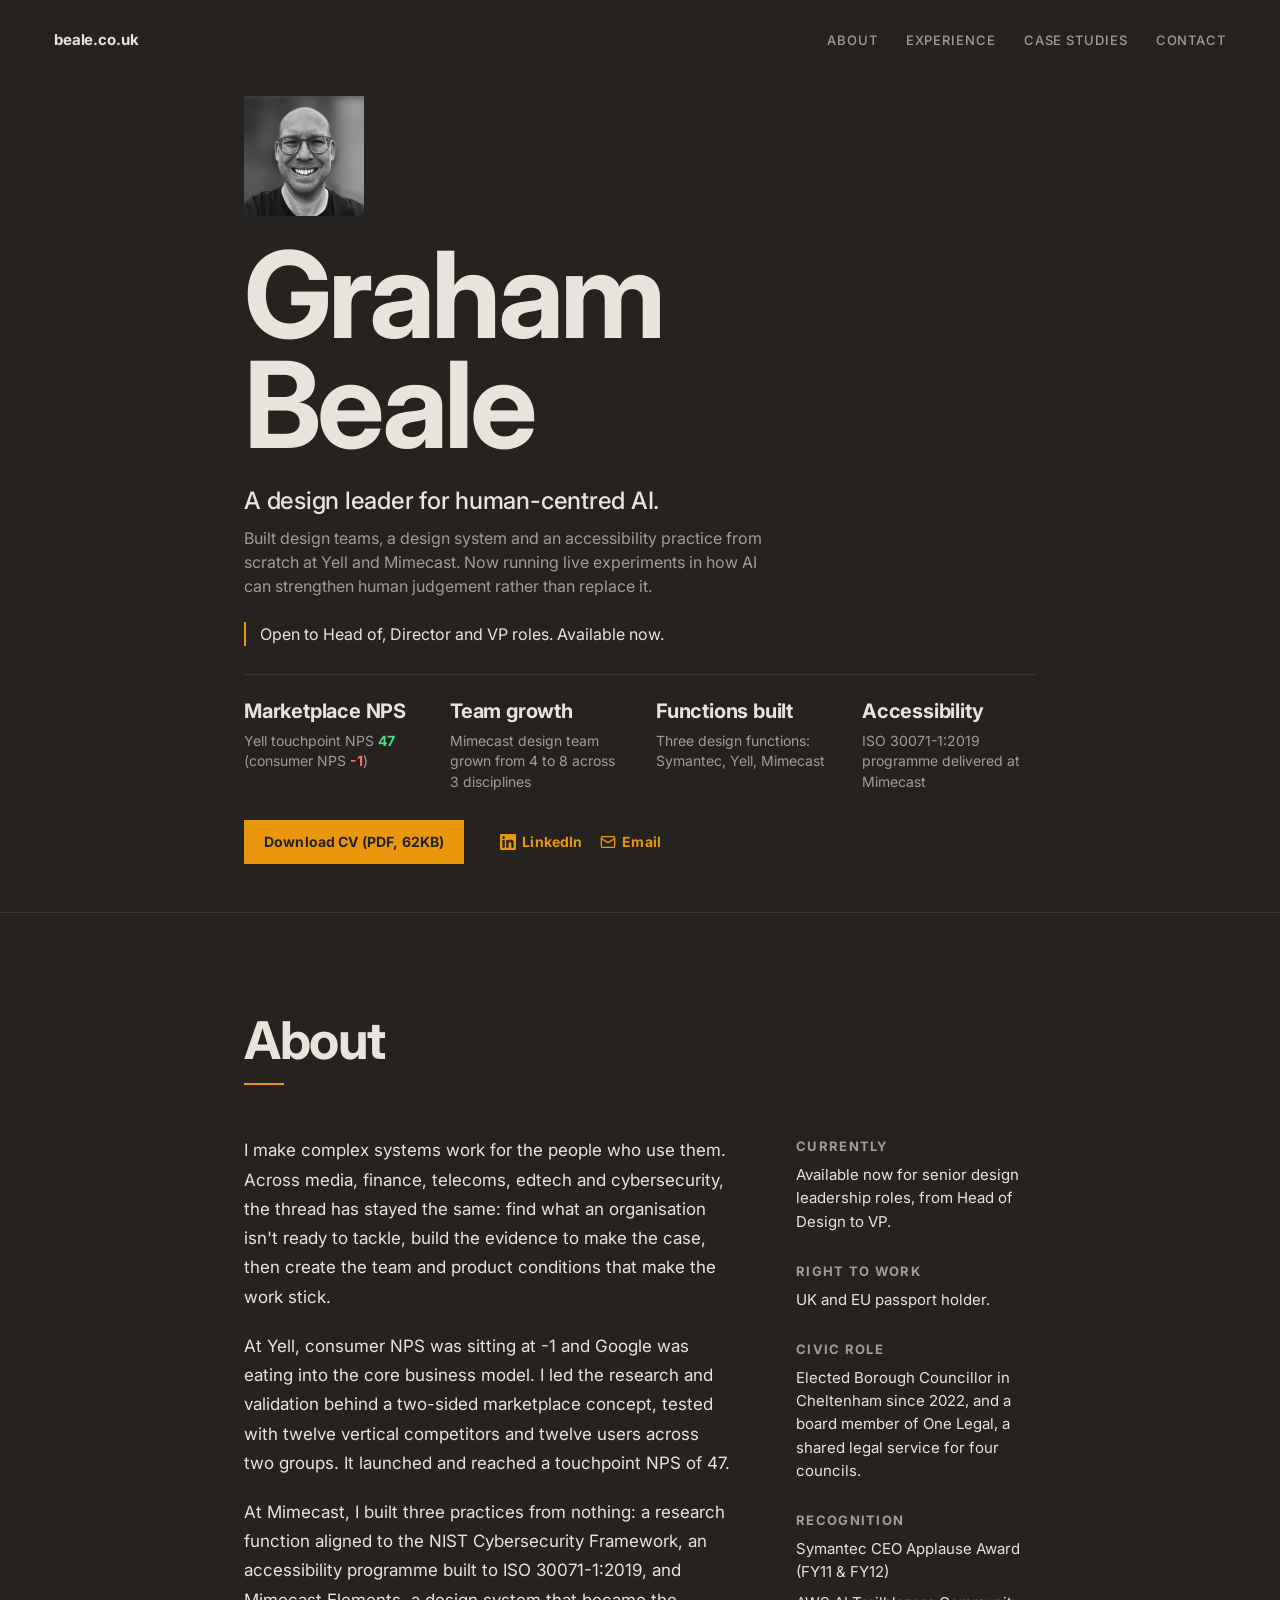
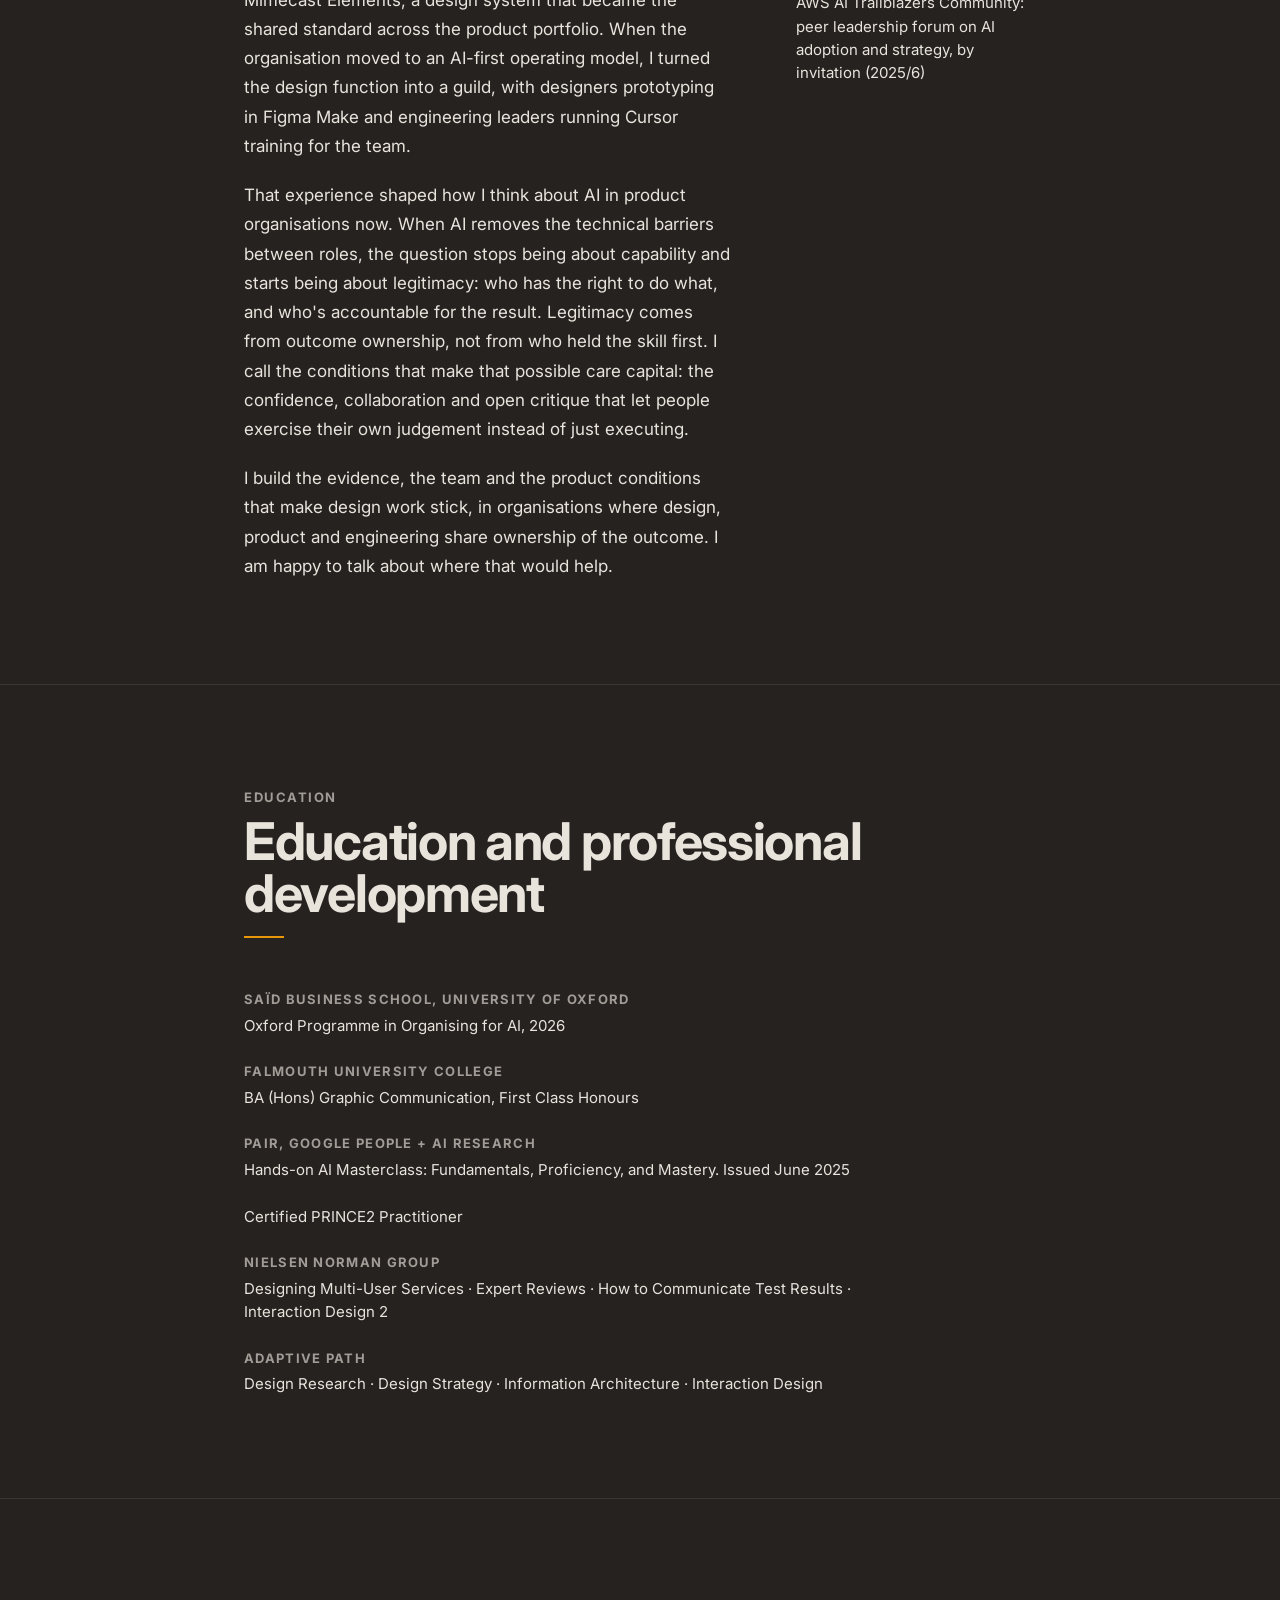
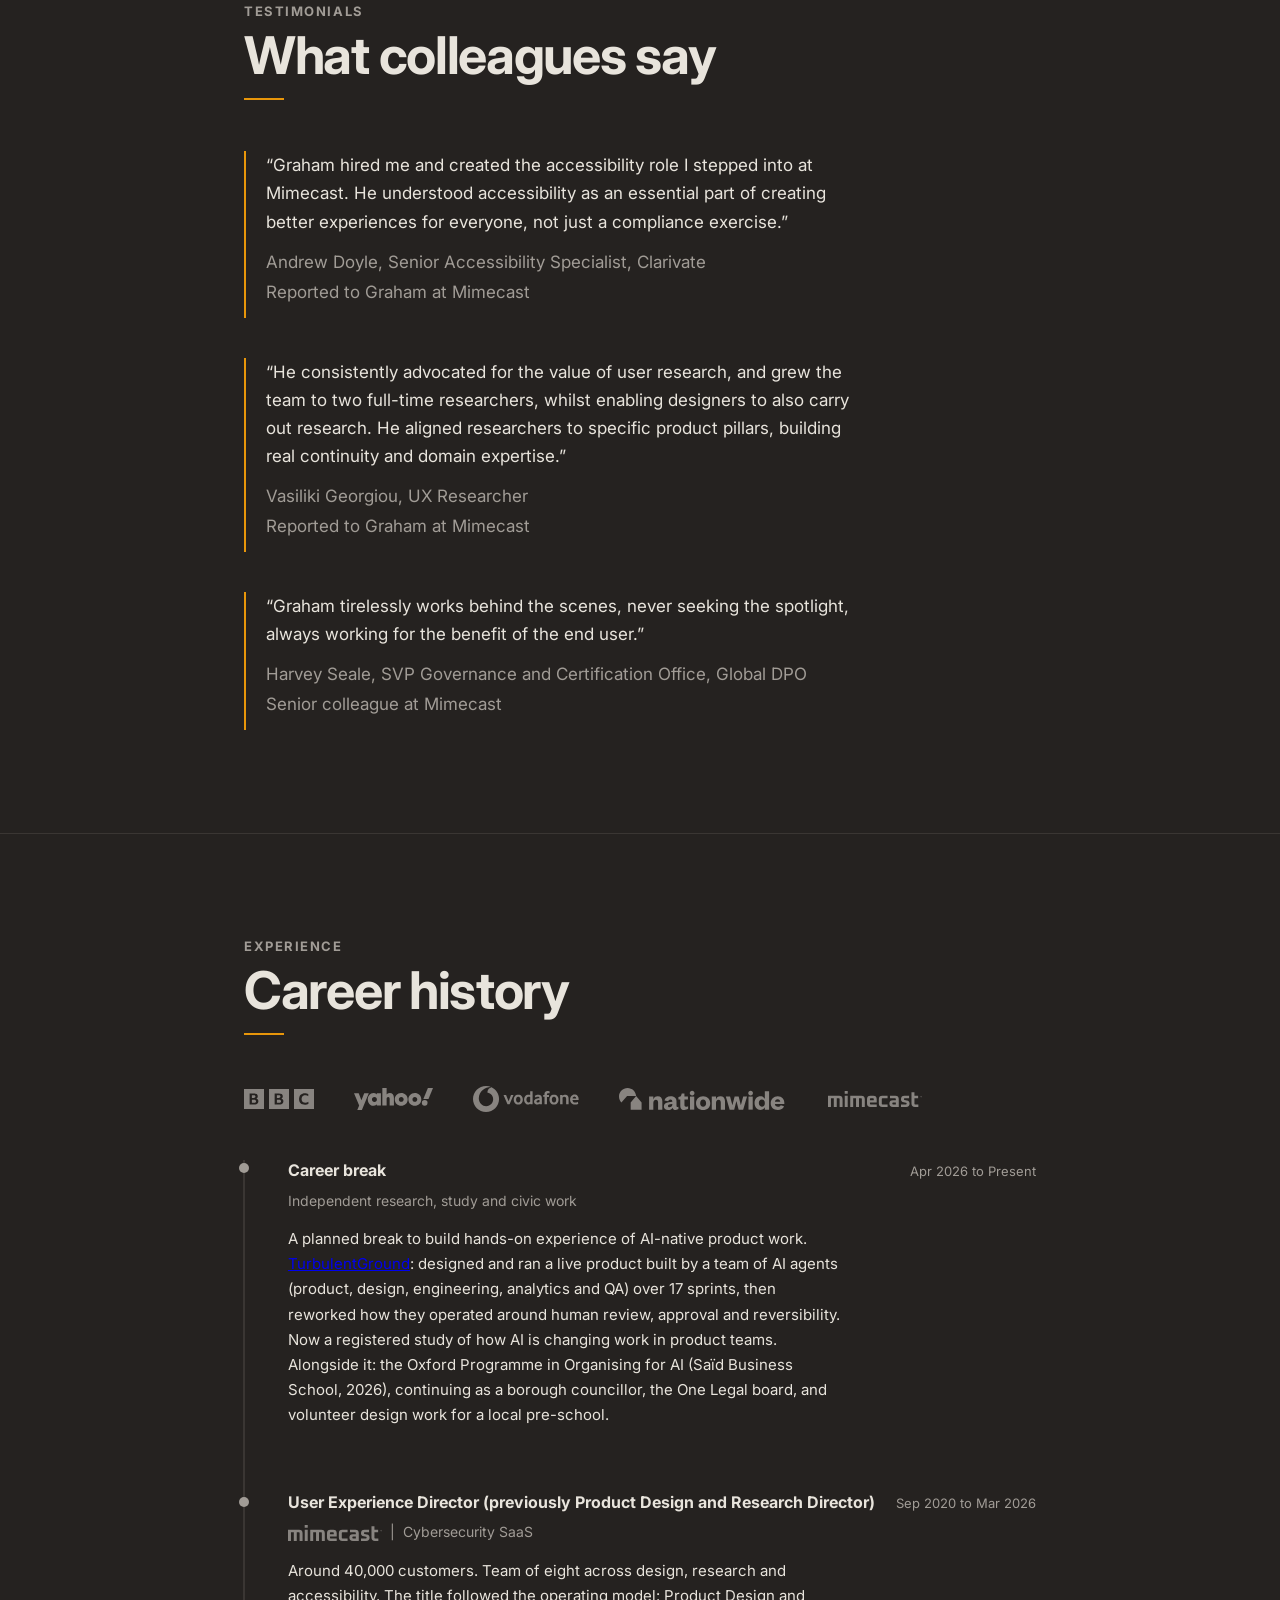
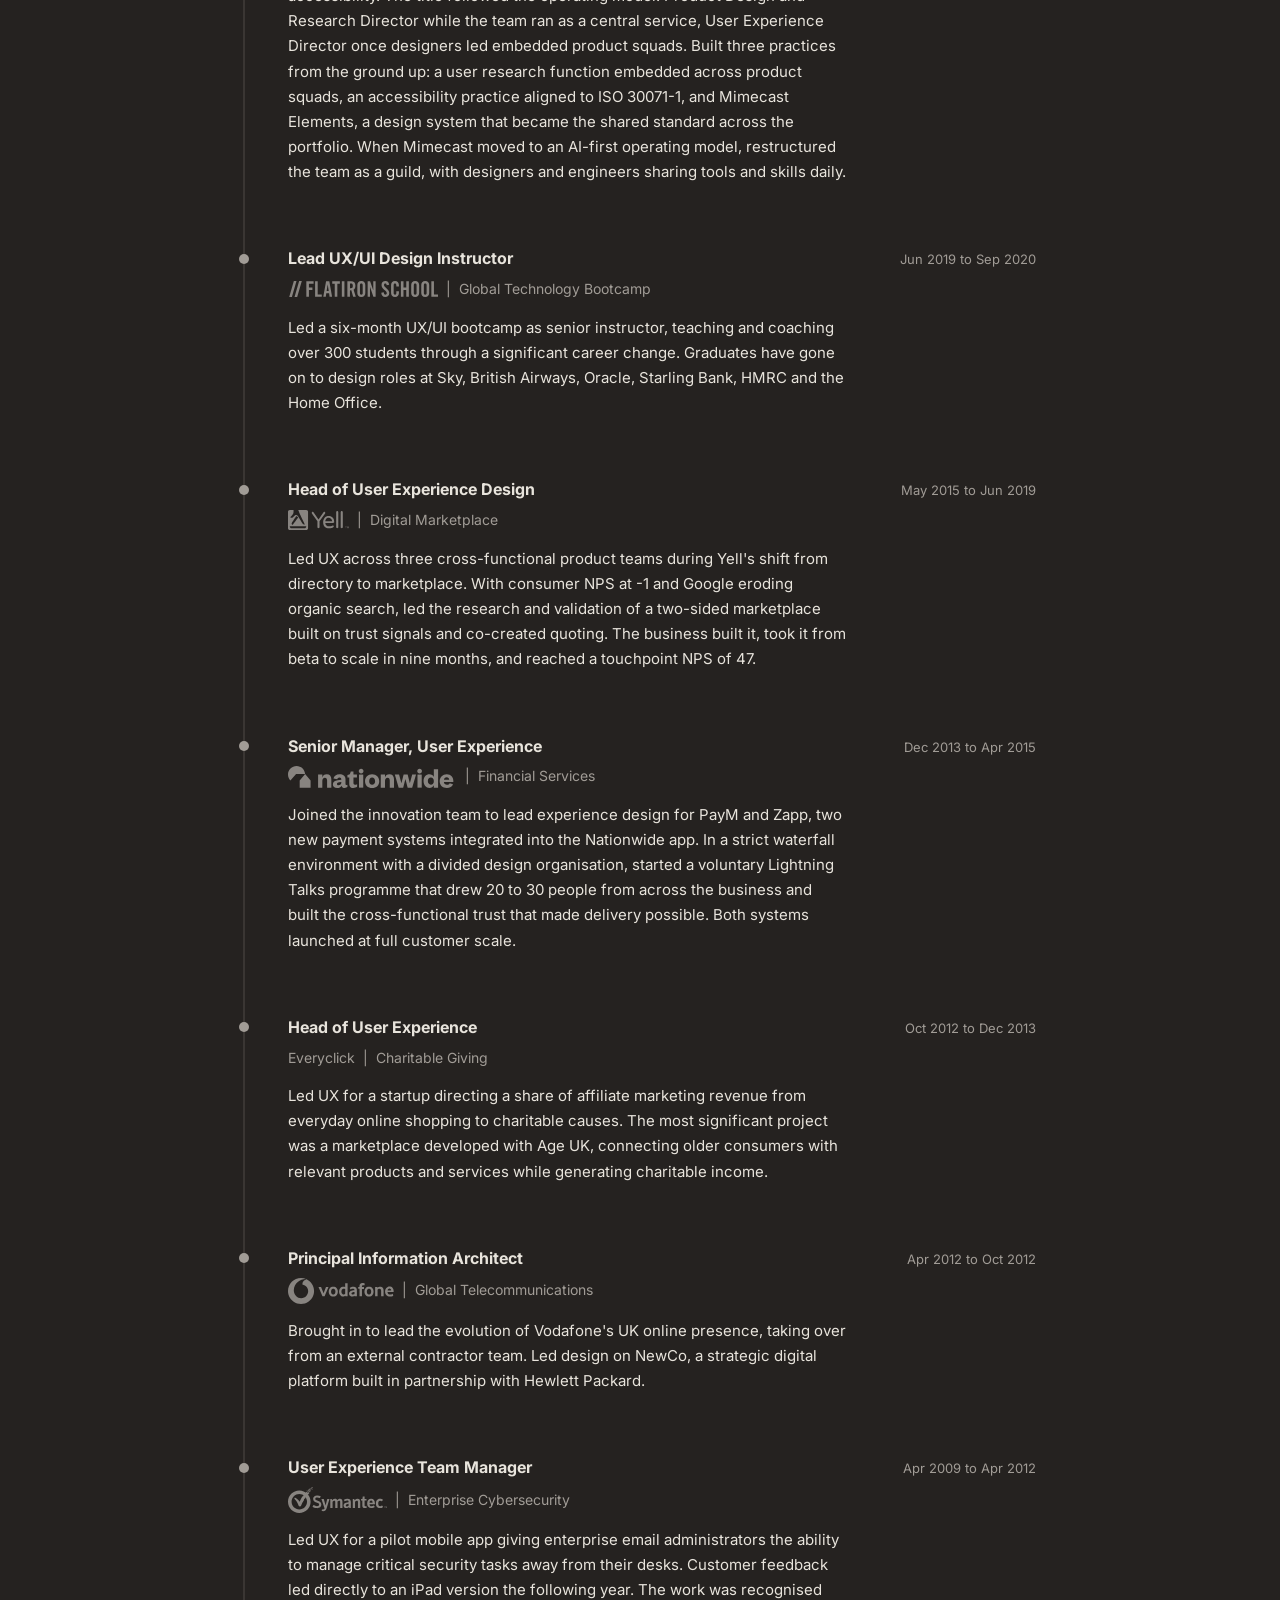
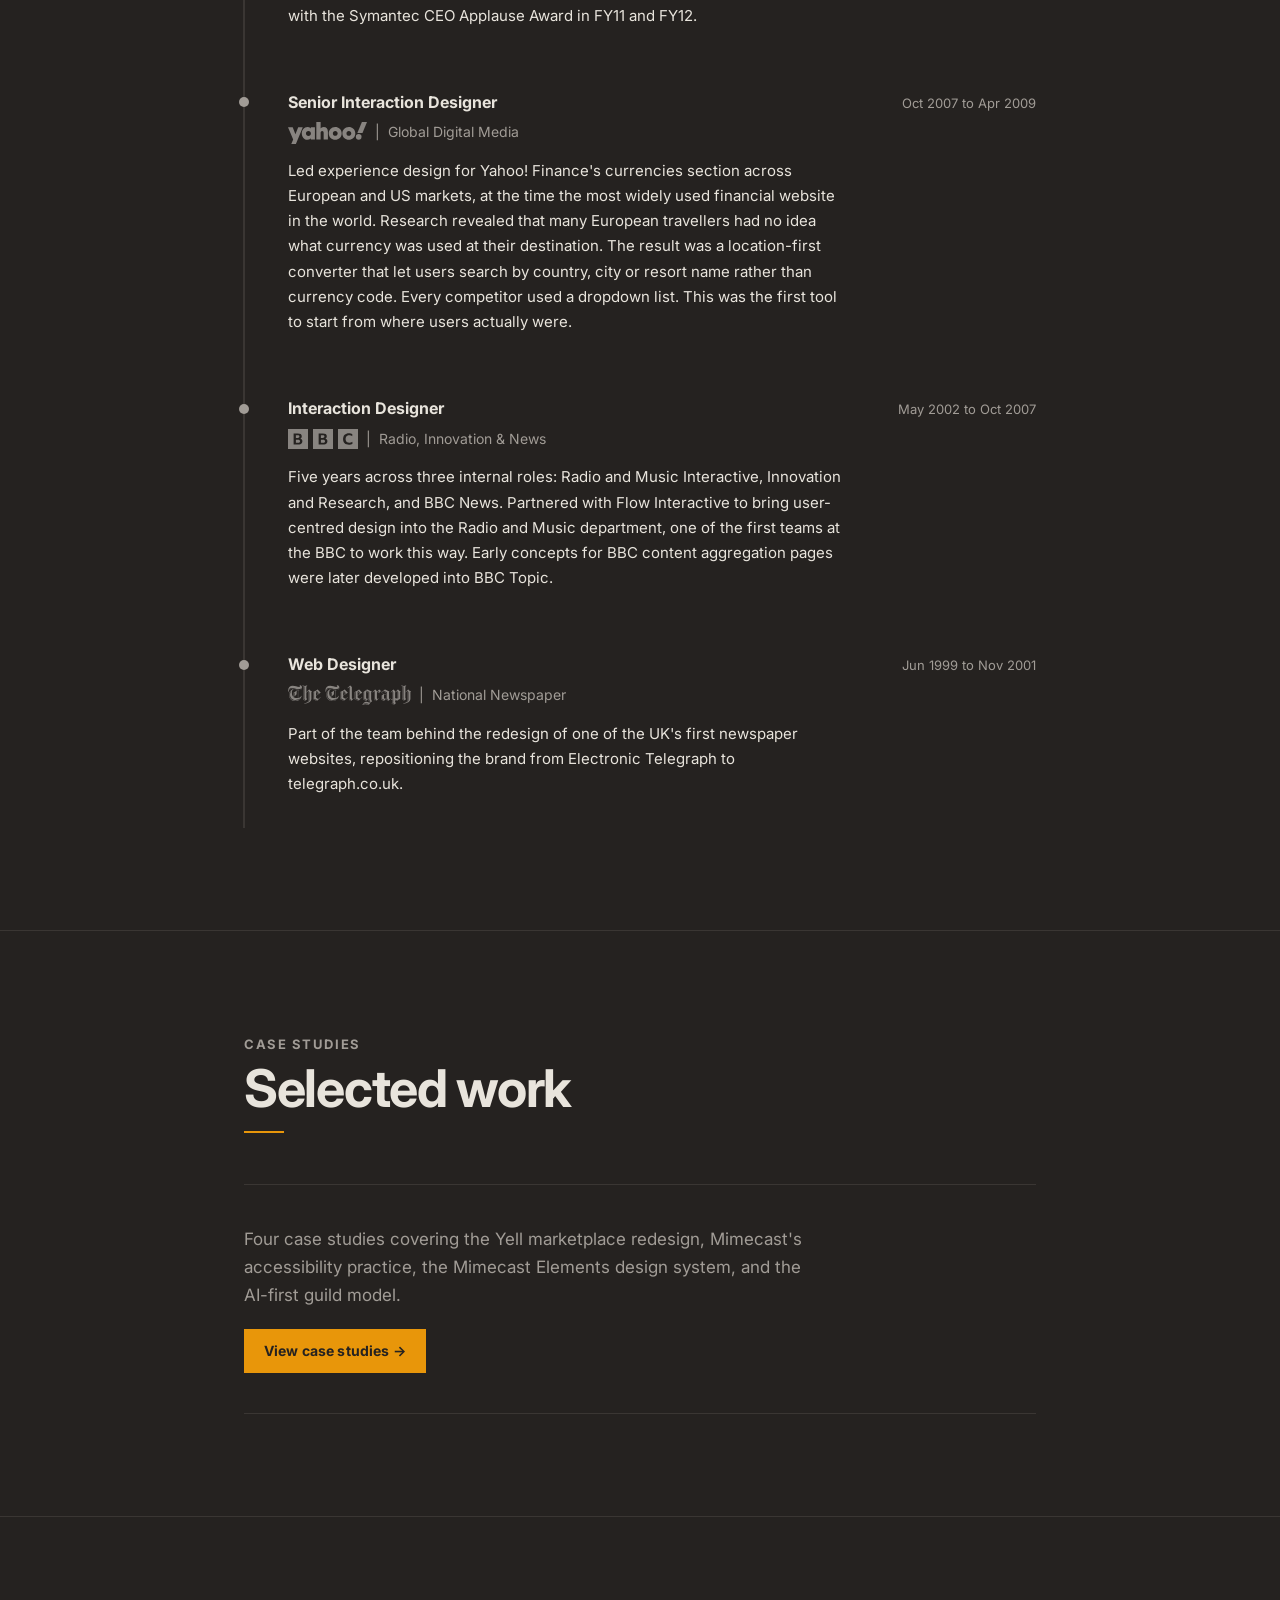
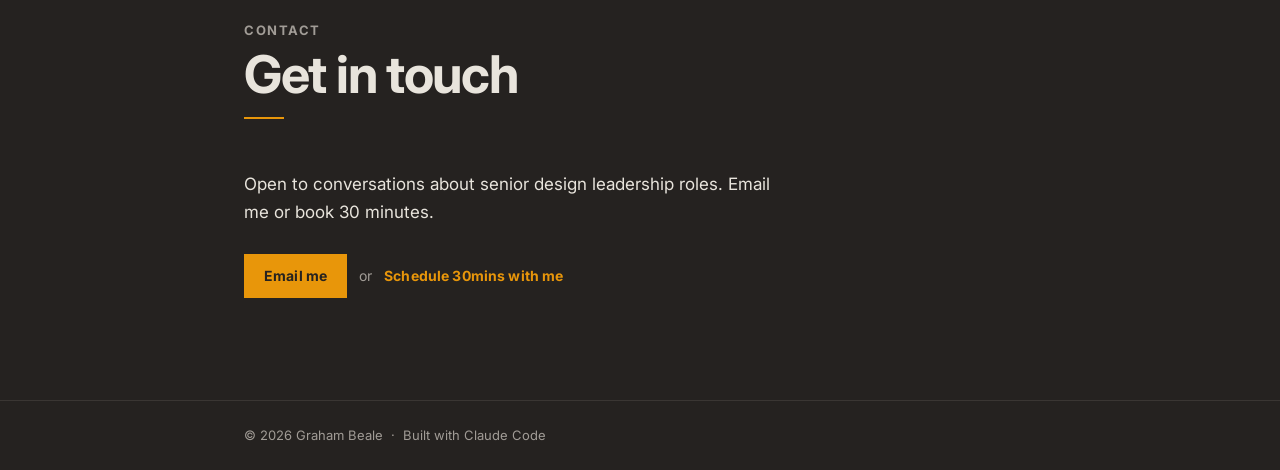
==== commit 9a07e6f0: "Replace TurbulentGround role with career break entry; drop worksFor Co-Authored-By: Claude Opus 5.5 " ====
--- a/index.html
+++ b/index.html
@@ -44,12 +44,7 @@
     "url": "https://beale.co.uk",
     "sameAs": [
       "https://www.linkedin.com/in/grahambeale/"
-    ],
-    "worksFor": {
-      "@type": "Organization",
-      "name": "TurbulentGround",
-      "url": "https://turbulentground.com"
-    }
+    ]
   }
   </script>
 
@@ -244,14 +239,14 @@
 
           <li class="timeline-item">
             <div class="timeline-header">
-              <span class="timeline-role">Founder and Researcher</span>
-              <span class="timeline-dates">Jul 2026 to Present</span>
-            </div>
-            <p class="timeline-company">
-              <a href="https://turbulentground.com" target="_blank" rel="noopener noreferrer">TurbulentGround, AI and Work Research<span class="sr-only"> (opens in new tab)</span></a>
-            </p>
-            <p class="timeline-desc">
-              Designed and ran a live product built by a team of AI agents (product, design, engineering, analytics and QA), shipping to a production site over 17 sprints. Reworked how the agents worked around human-reviewed tickets and approvals, with reversibility as the test for what an agent may decide alone. Now a registered study of how AI is changing work in product teams.
+              <span class="timeline-role">Career break</span>
+              <span class="timeline-dates">Apr 2026 to Present</span>
+            </div>
+            <p class="timeline-company">
+              Independent research, study and civic work
+            </p>
+            <p class="timeline-desc">
+              A planned break to build hands-on experience of AI-native product work. <a href="https://turbulentground.com" target="_blank" rel="noopener noreferrer">TurbulentGround<span class="sr-only"> (opens in new tab)</span></a>: designed and ran a live product built by a team of AI agents (product, design, engineering, analytics and QA) over 17 sprints, then reworked how they operated around human review, approval and reversibility. Now a registered study of how AI is changing work in product teams. Alongside it: the Oxford Programme in Organising for AI (Saïd Business School, 2026), continuing as a borough councillor, the One Legal board, and volunteer design work for a local pre-school.
             </p>
           </li>
 
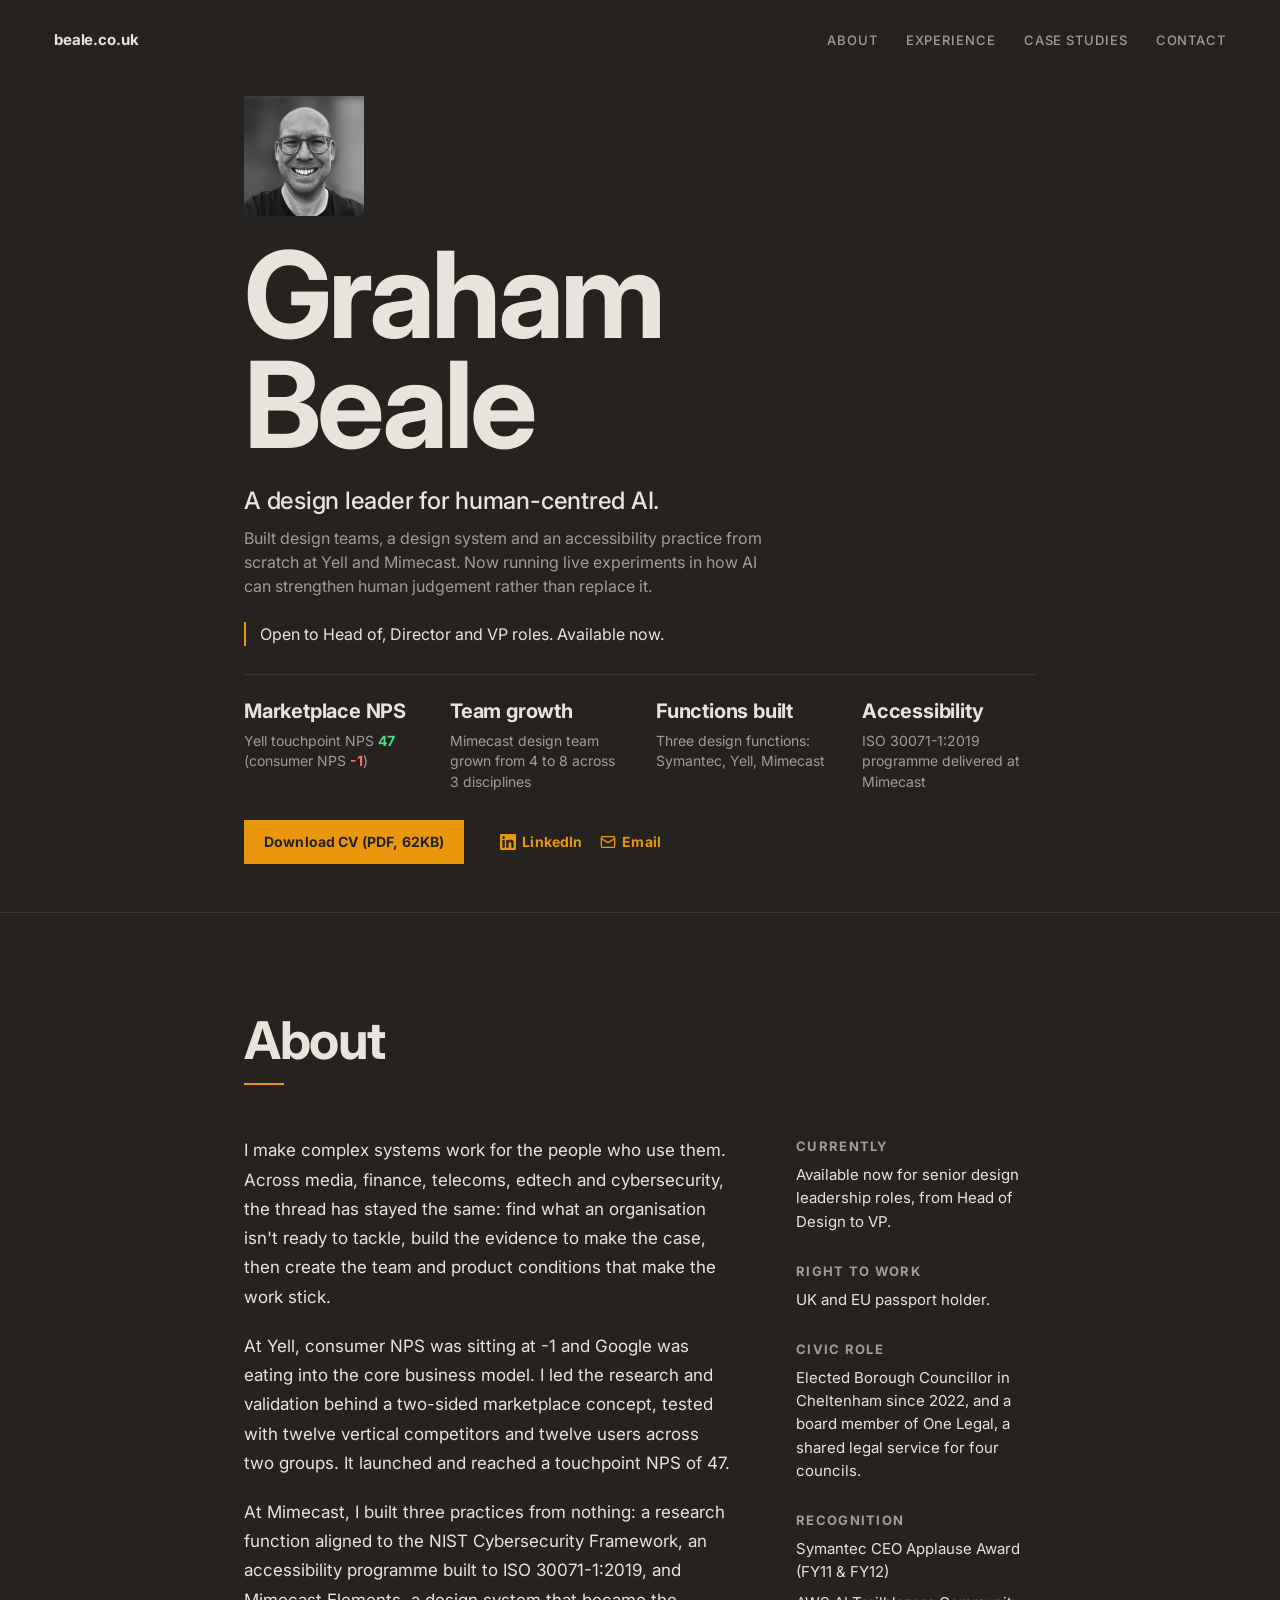
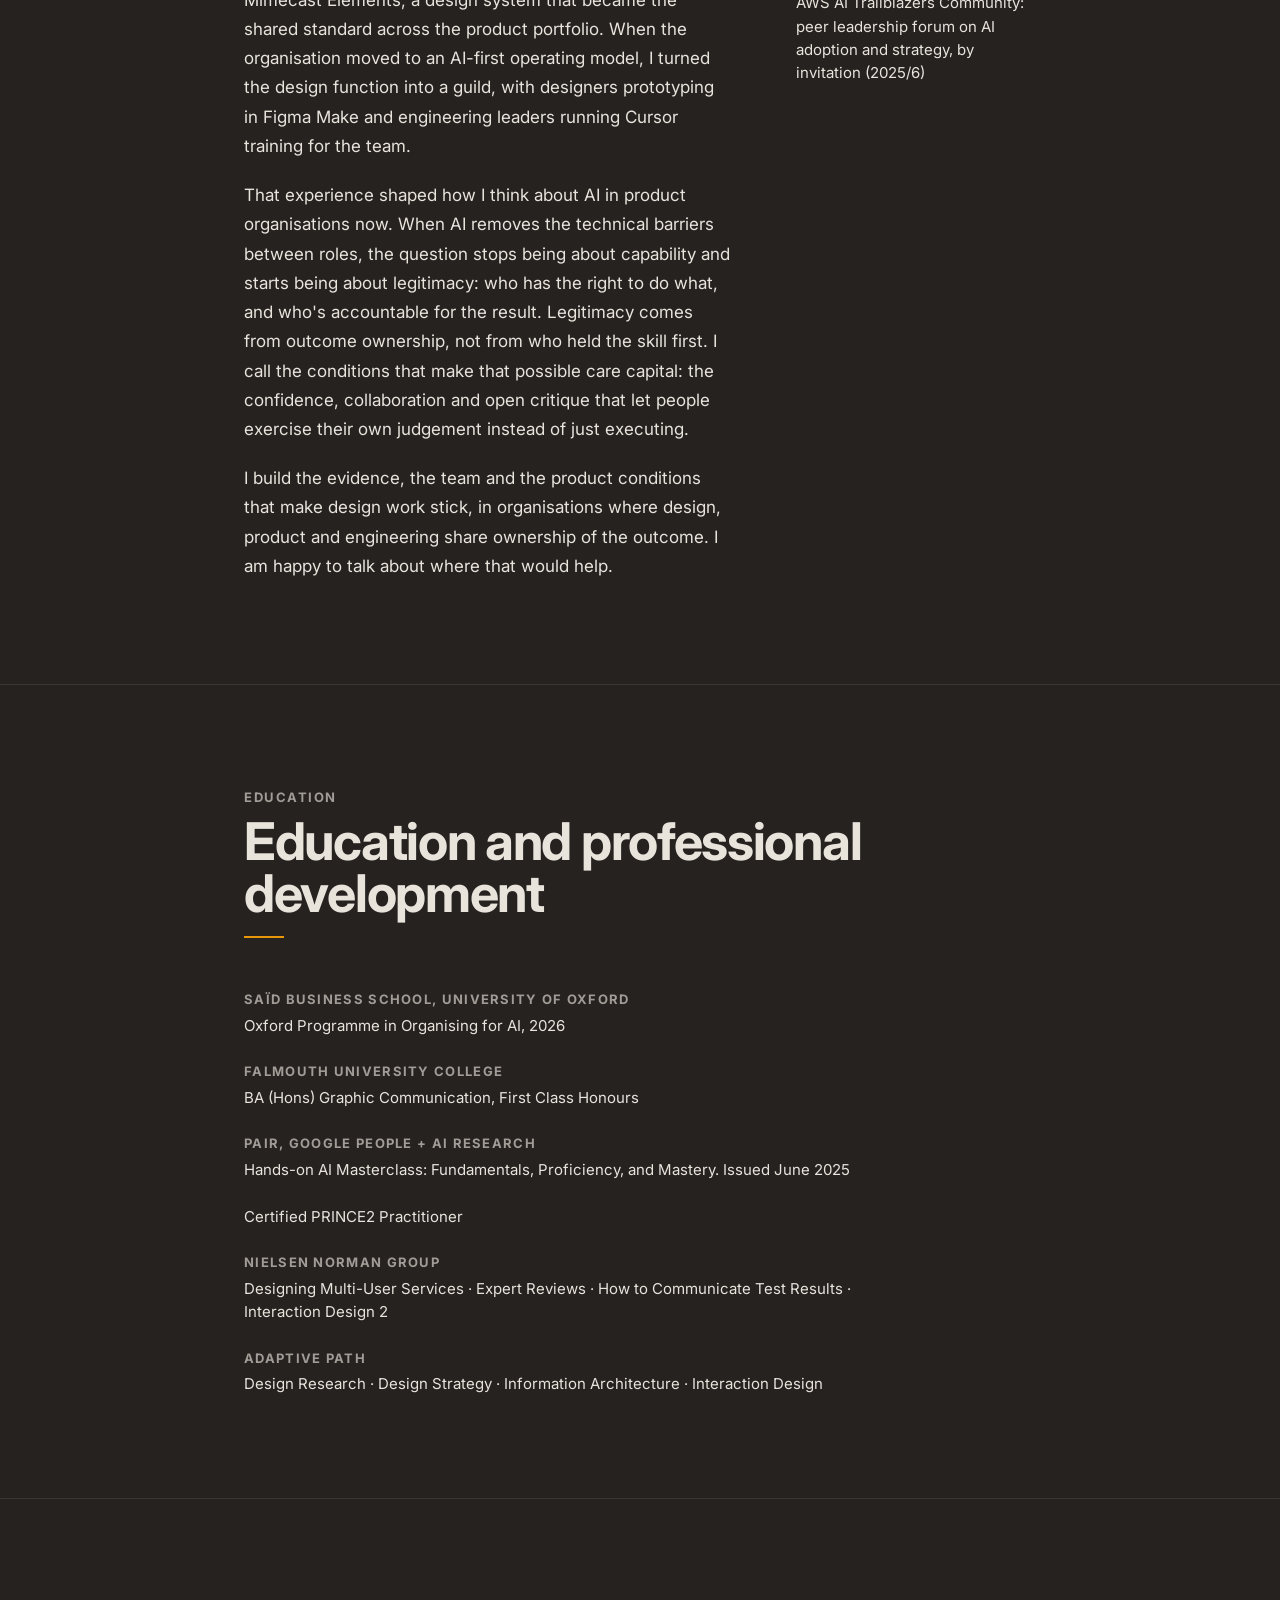
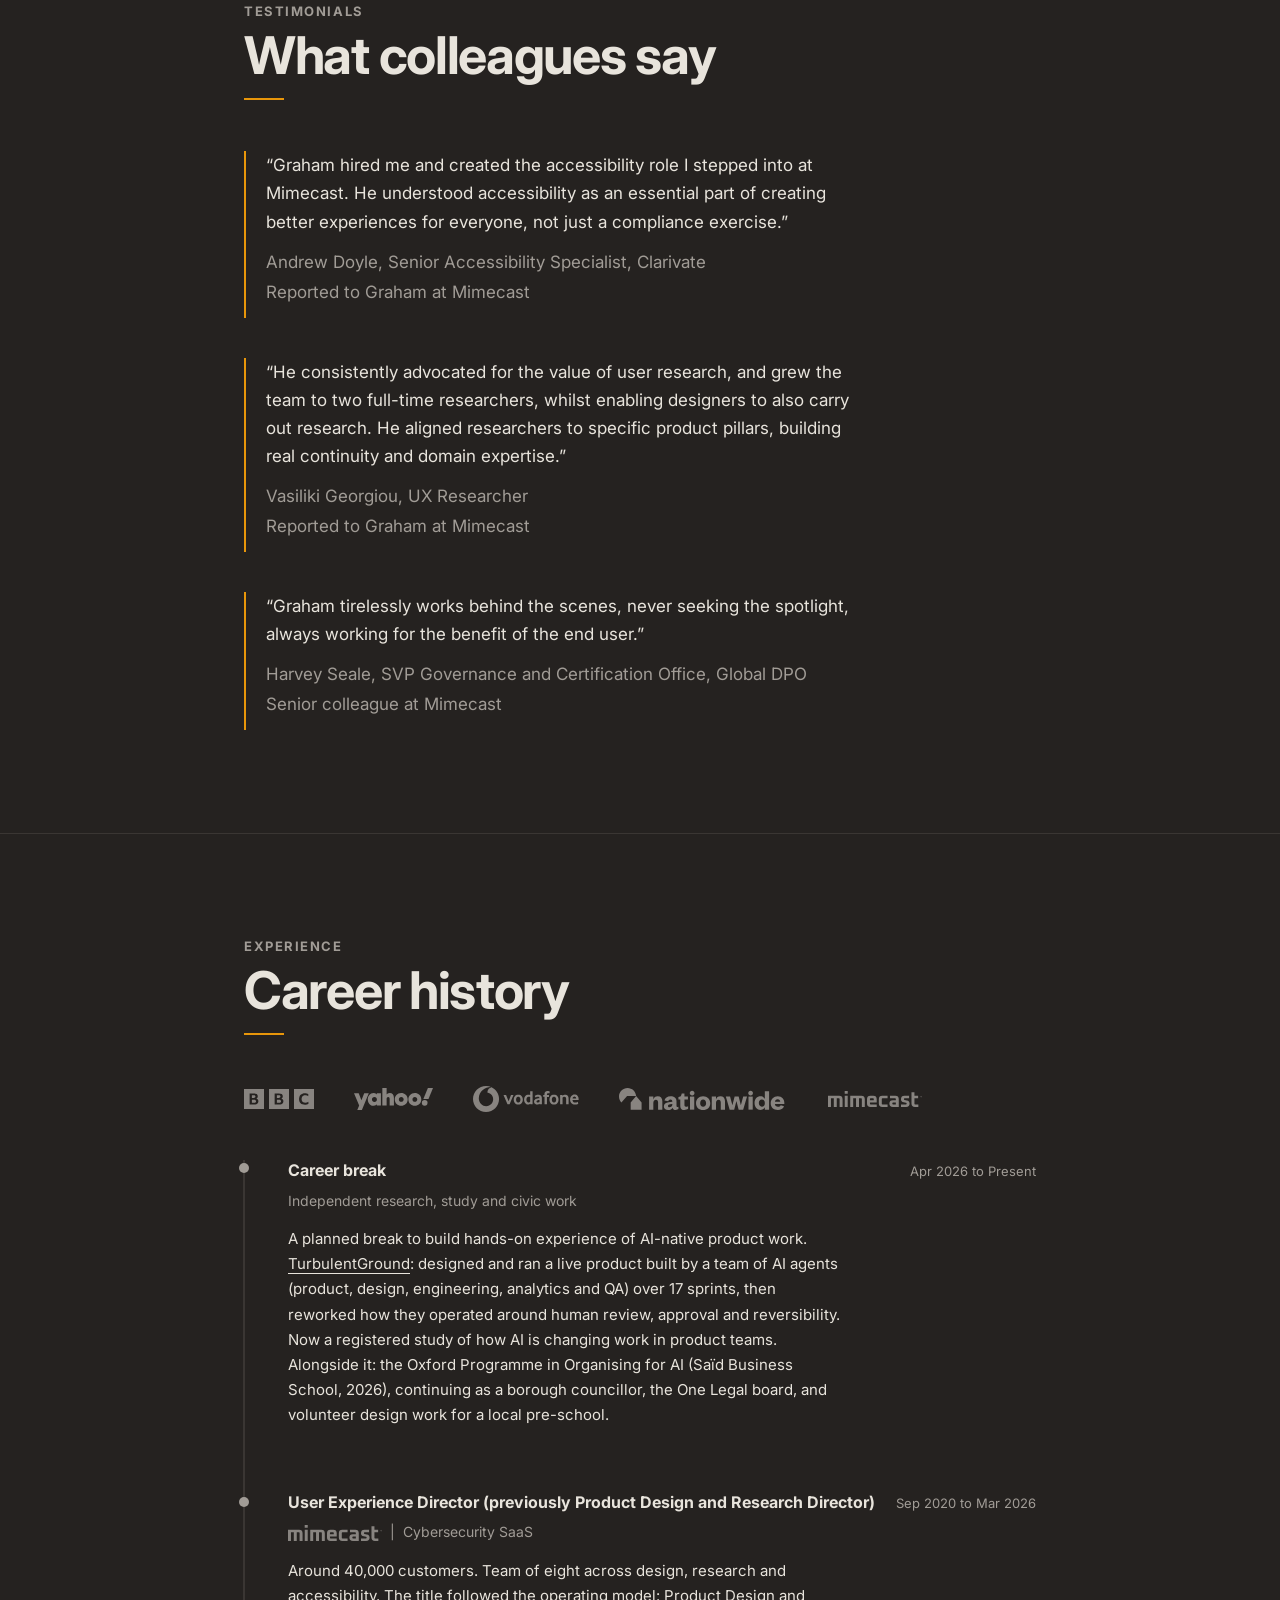
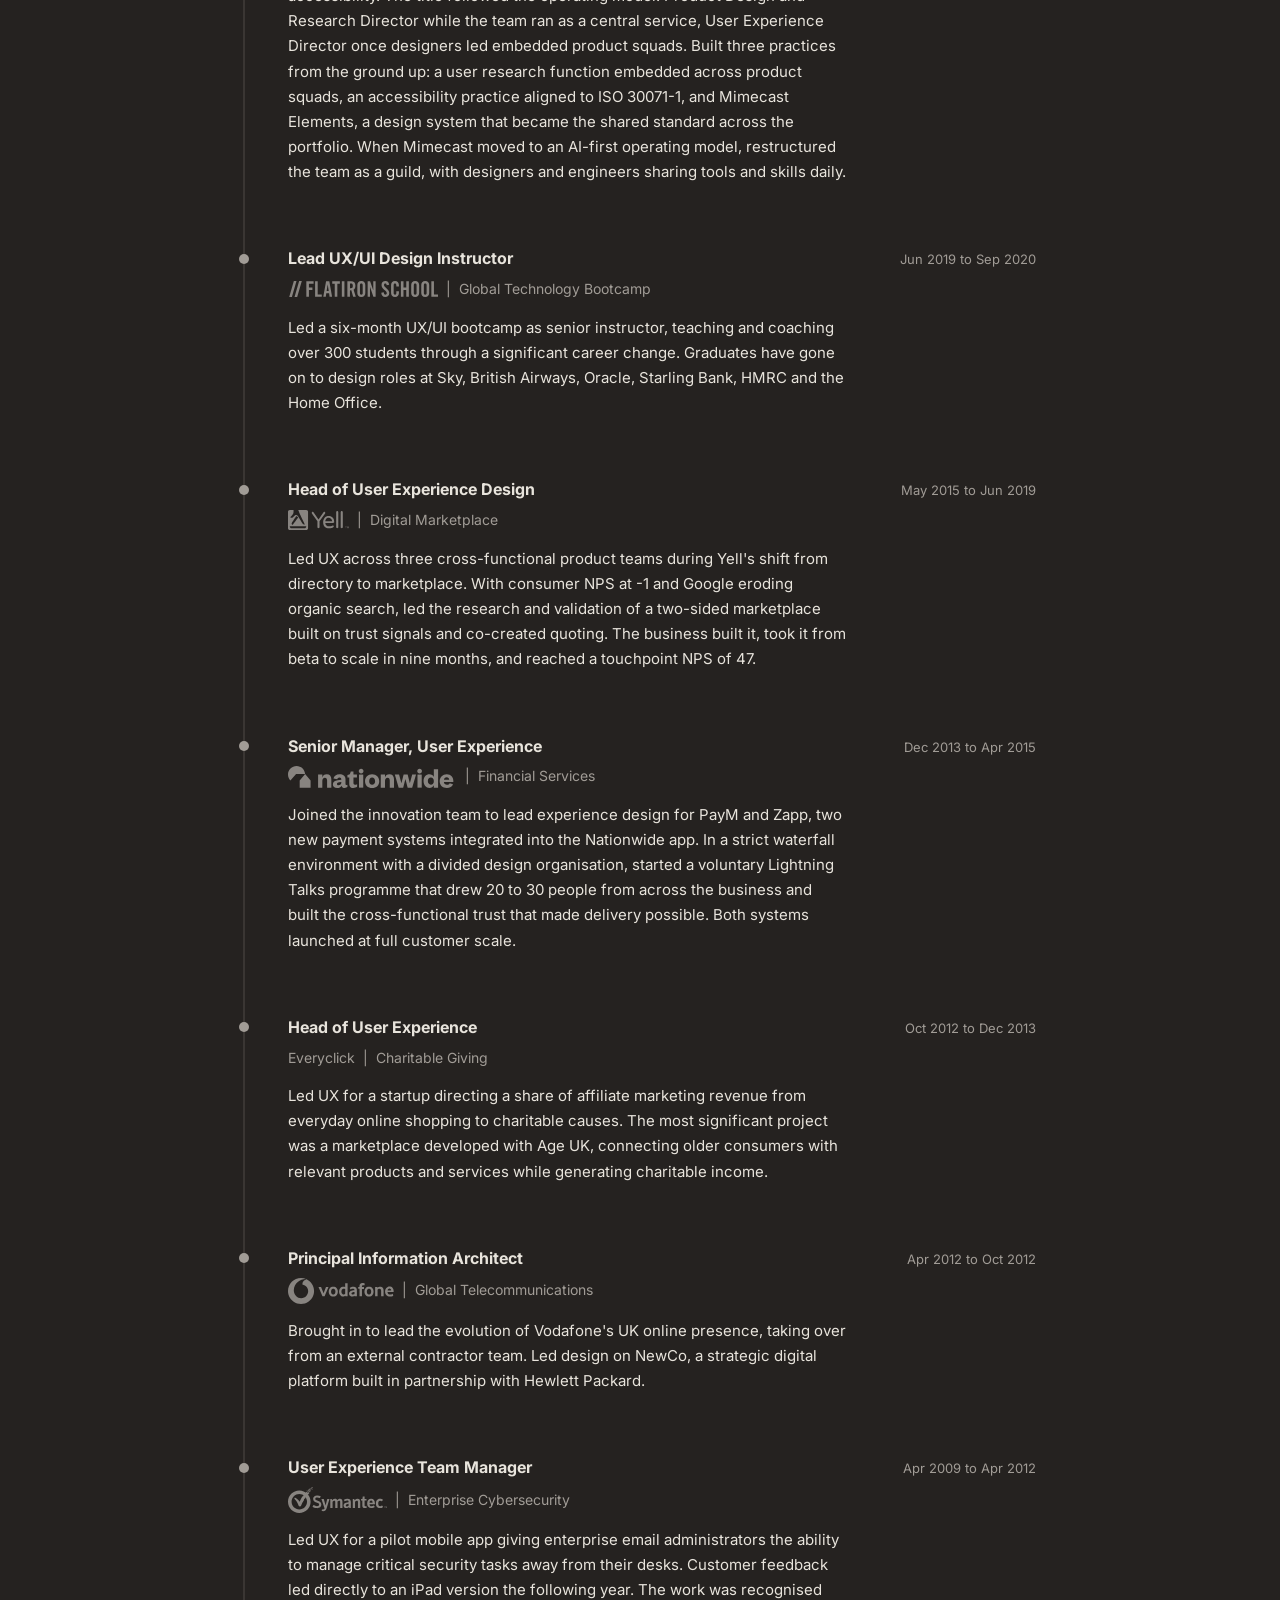
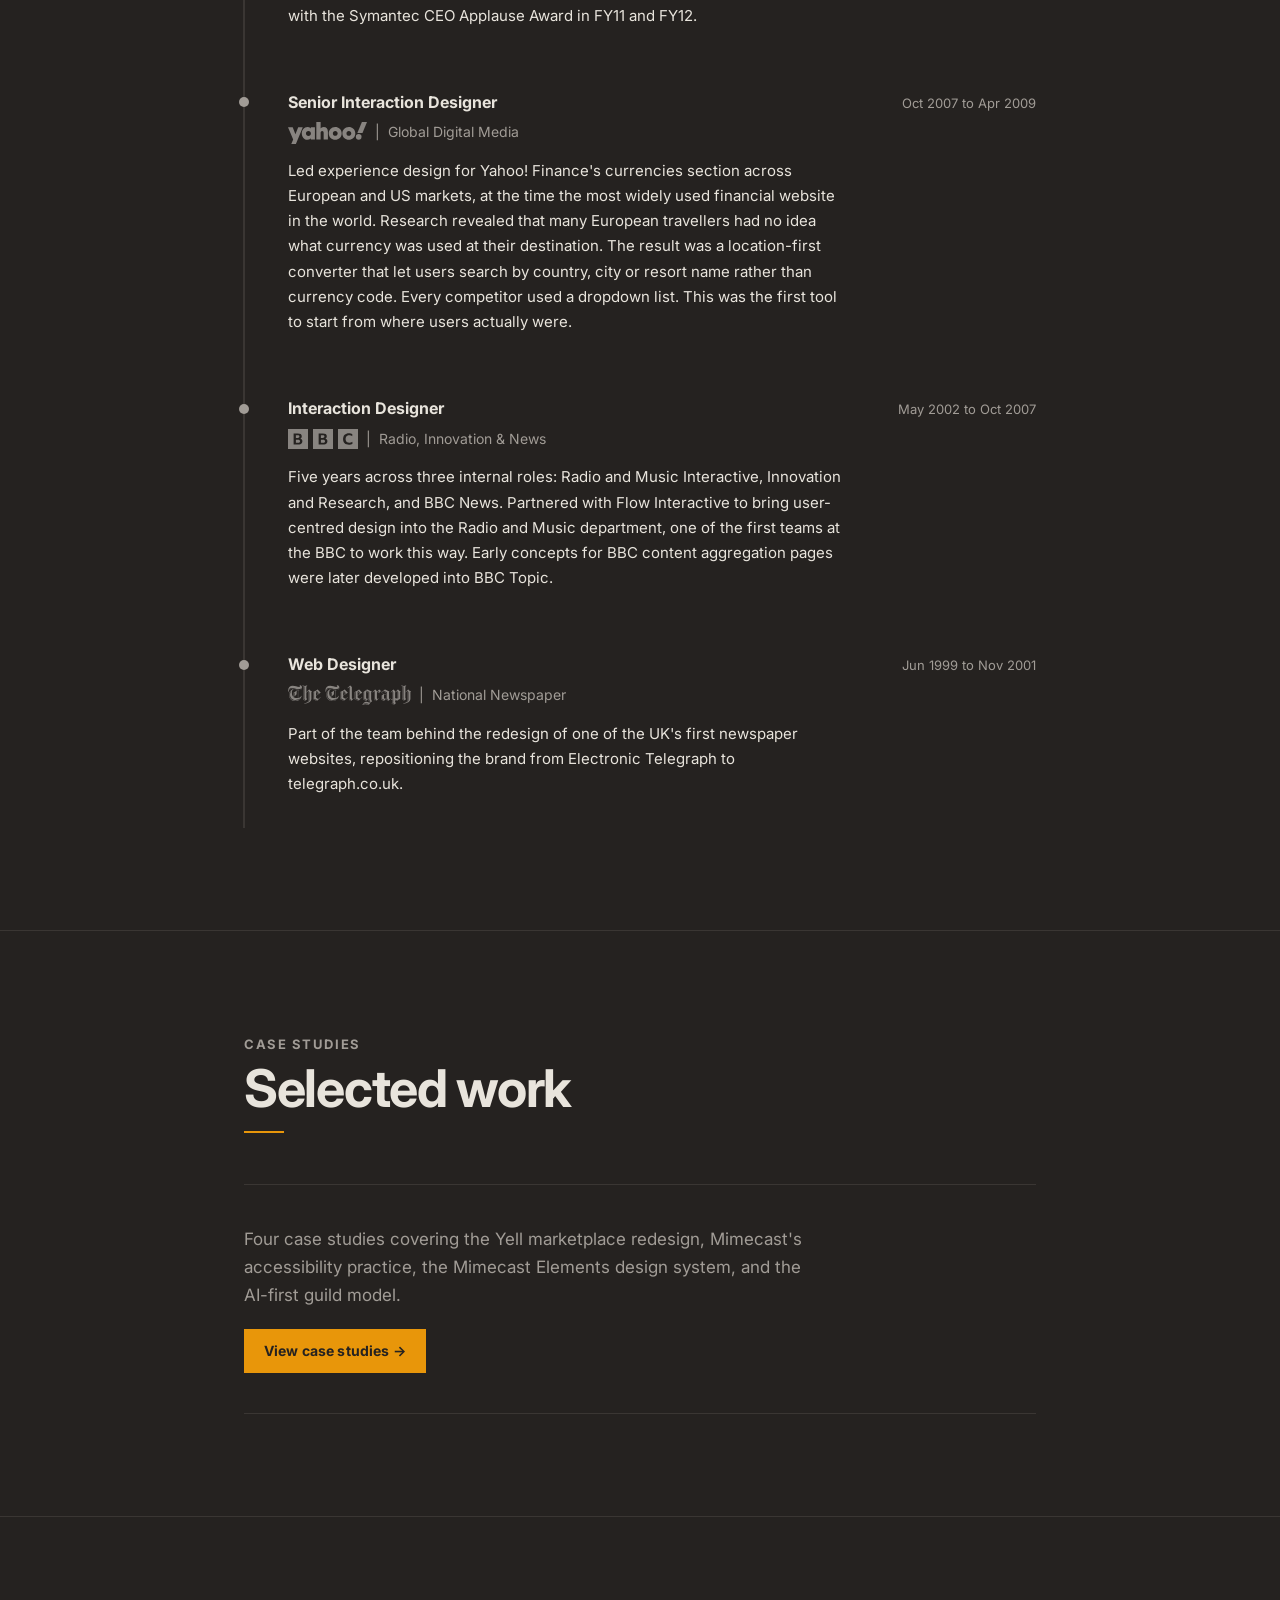
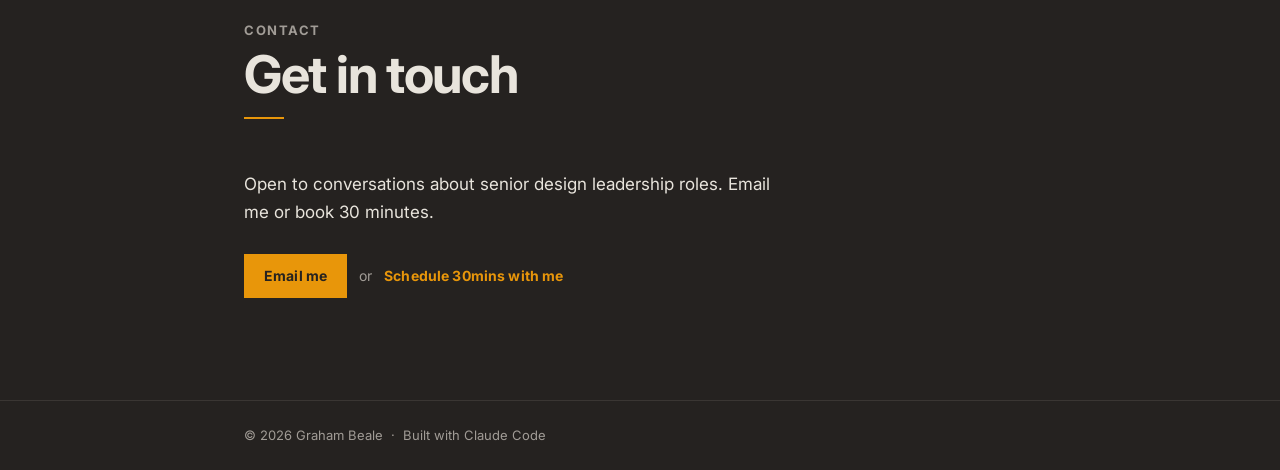
==== commit ac8b70b8: "Style links inside timeline descriptions like company links Co-Authored-By: Claude Opus 5.5 <noreply" ====
--- a/index.html
+++ b/index.html
@@ -32,7 +32,7 @@
   <link rel="preconnect" href="https://fonts.gstatic.com" crossorigin>
   <link href="https://fonts.googleapis.com/css2?family=Inter:wght@400;500;700&display=swap" rel="stylesheet">
 
-  <link rel="stylesheet" href="styles.css?v=22">
+  <link rel="stylesheet" href="styles.css?v=23">
 
   <!-- Structured data -->
   <script type="application/ld+json">
--- a/styles.css
+++ b/styles.css
@@ -437,18 +437,21 @@
   gap: 0.5rem;
 }
 
-.timeline-company a {
+.timeline-company a,
+.timeline-desc a {
   color: var(--text);
   text-underline-offset: 4px;
   text-decoration-thickness: 1px;
 }
 
-.timeline-company a:hover {
+.timeline-company a:hover,
+.timeline-desc a:hover {
   color: var(--accent);
   text-decoration-thickness: 2px;
 }
 
-.timeline-company a:focus-visible {
+.timeline-company a:focus-visible,
+.timeline-desc a:focus-visible {
   outline: 2px solid var(--text);
   outline-offset: 4px;
 }
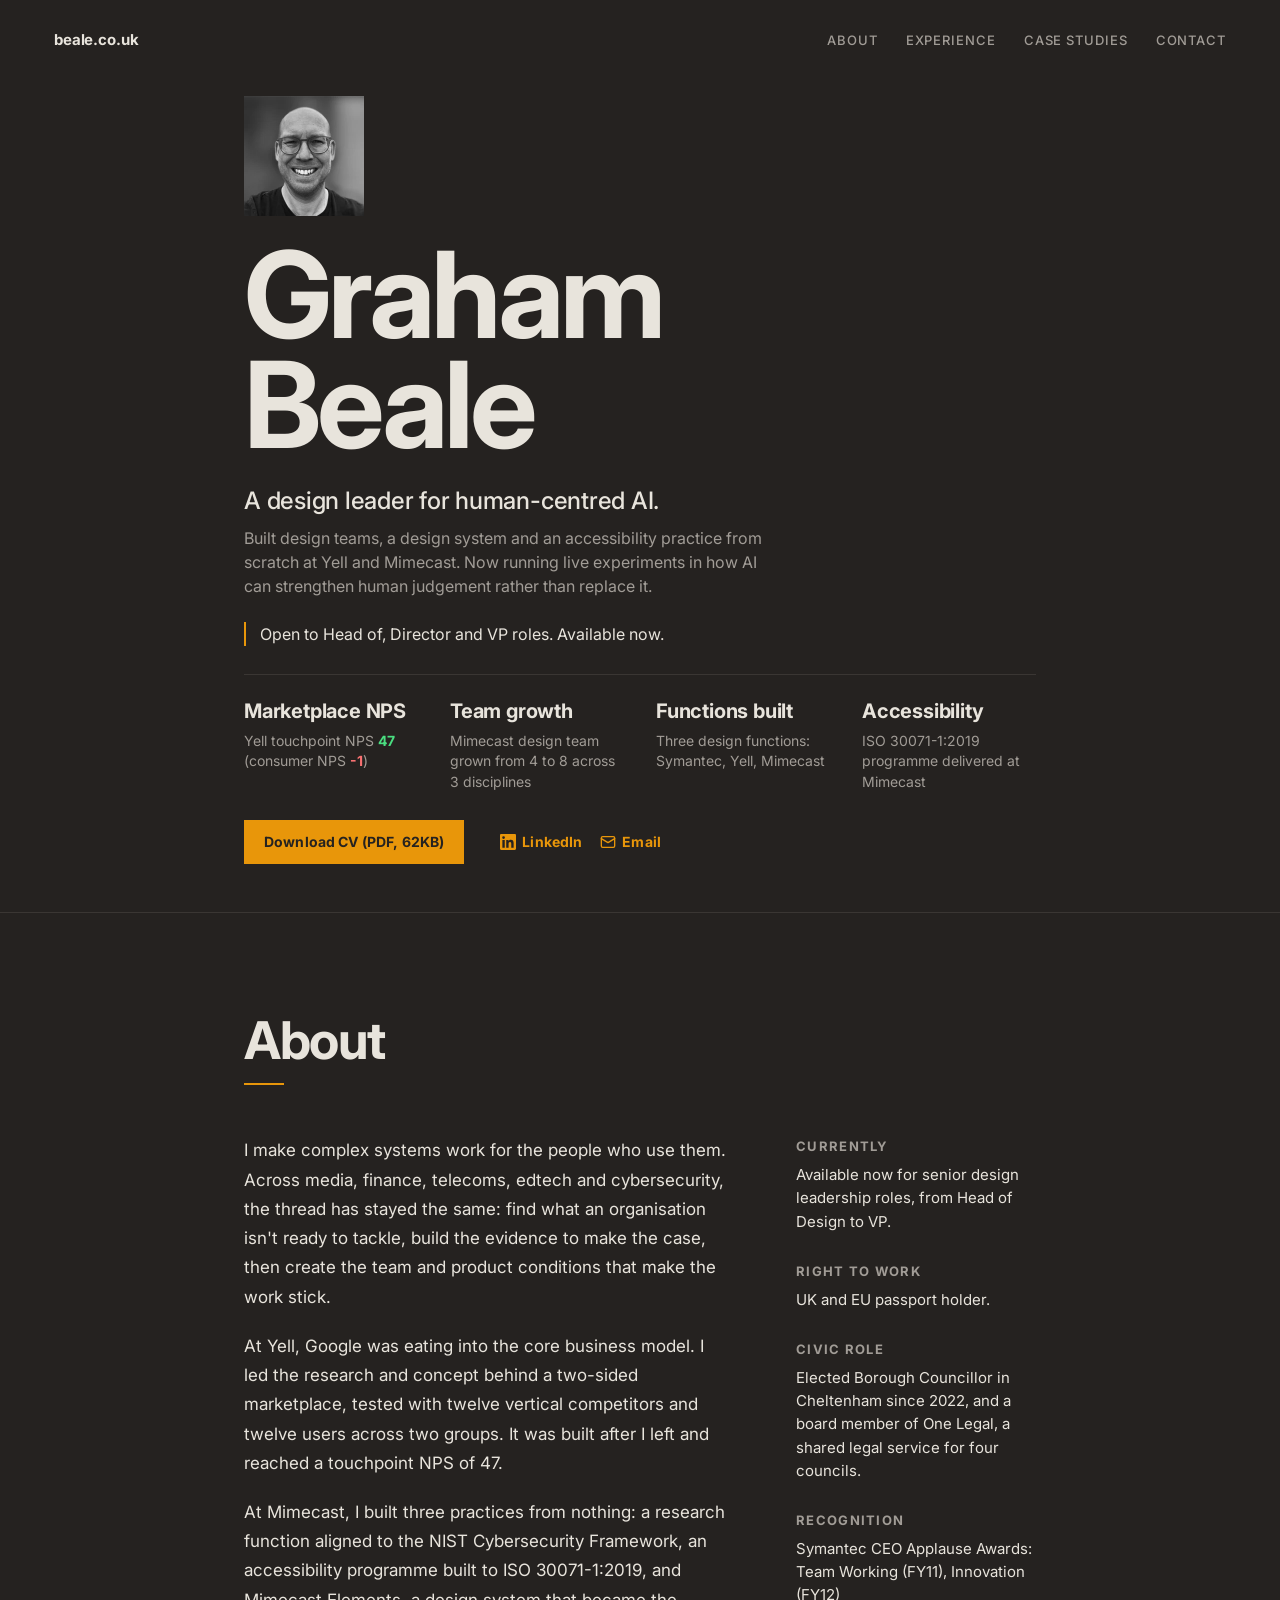
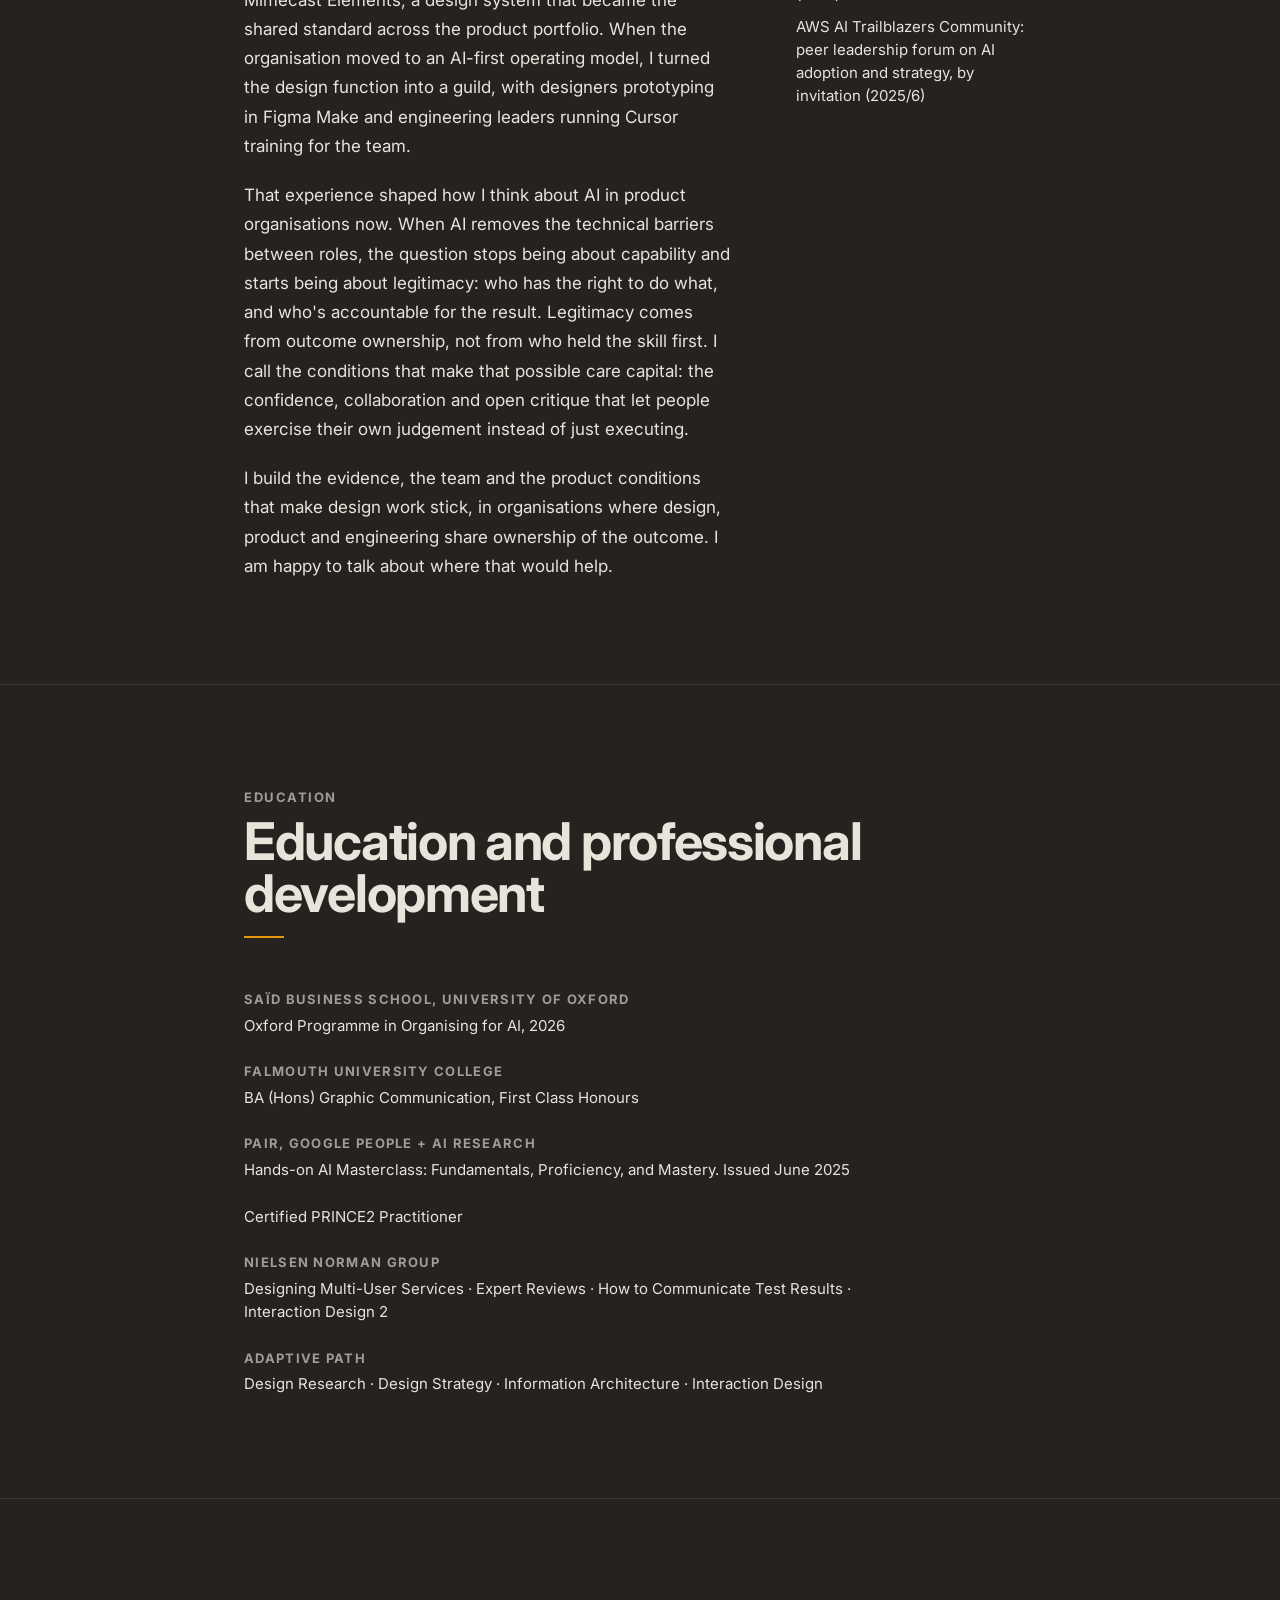
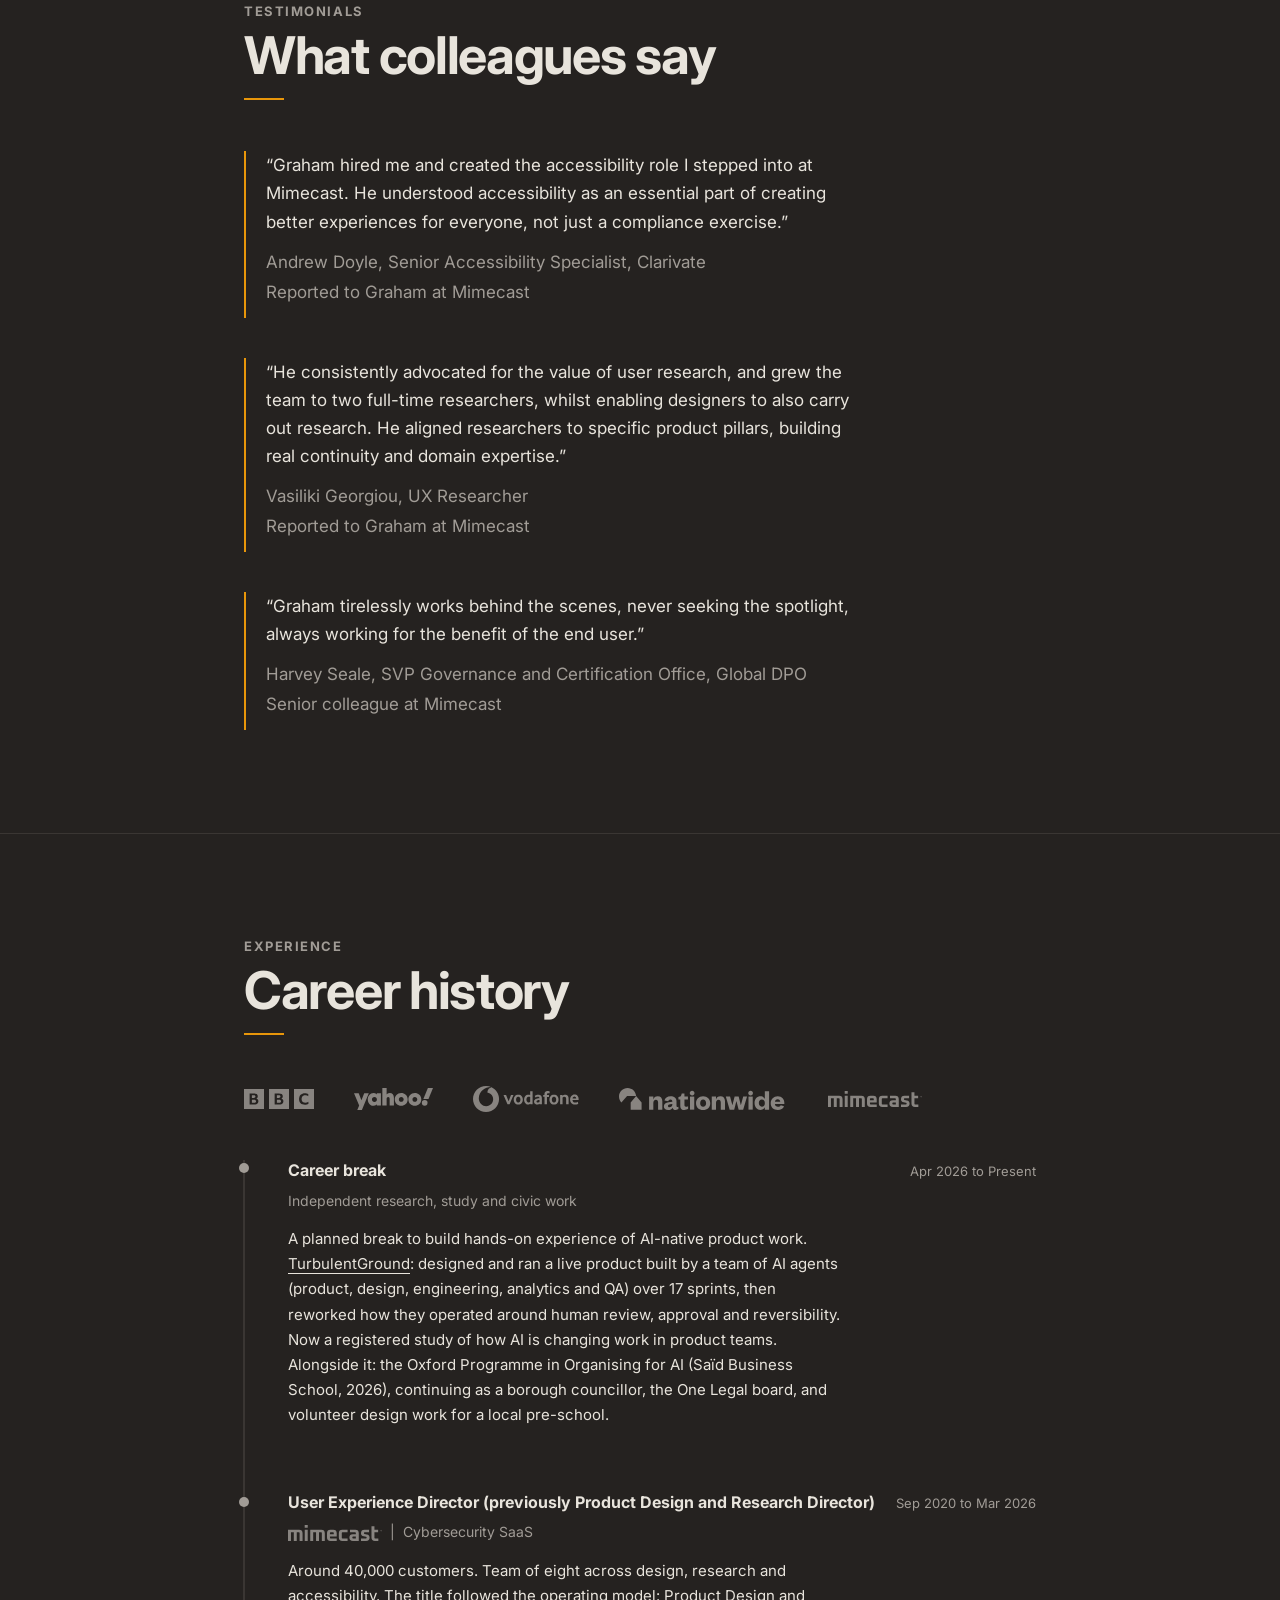
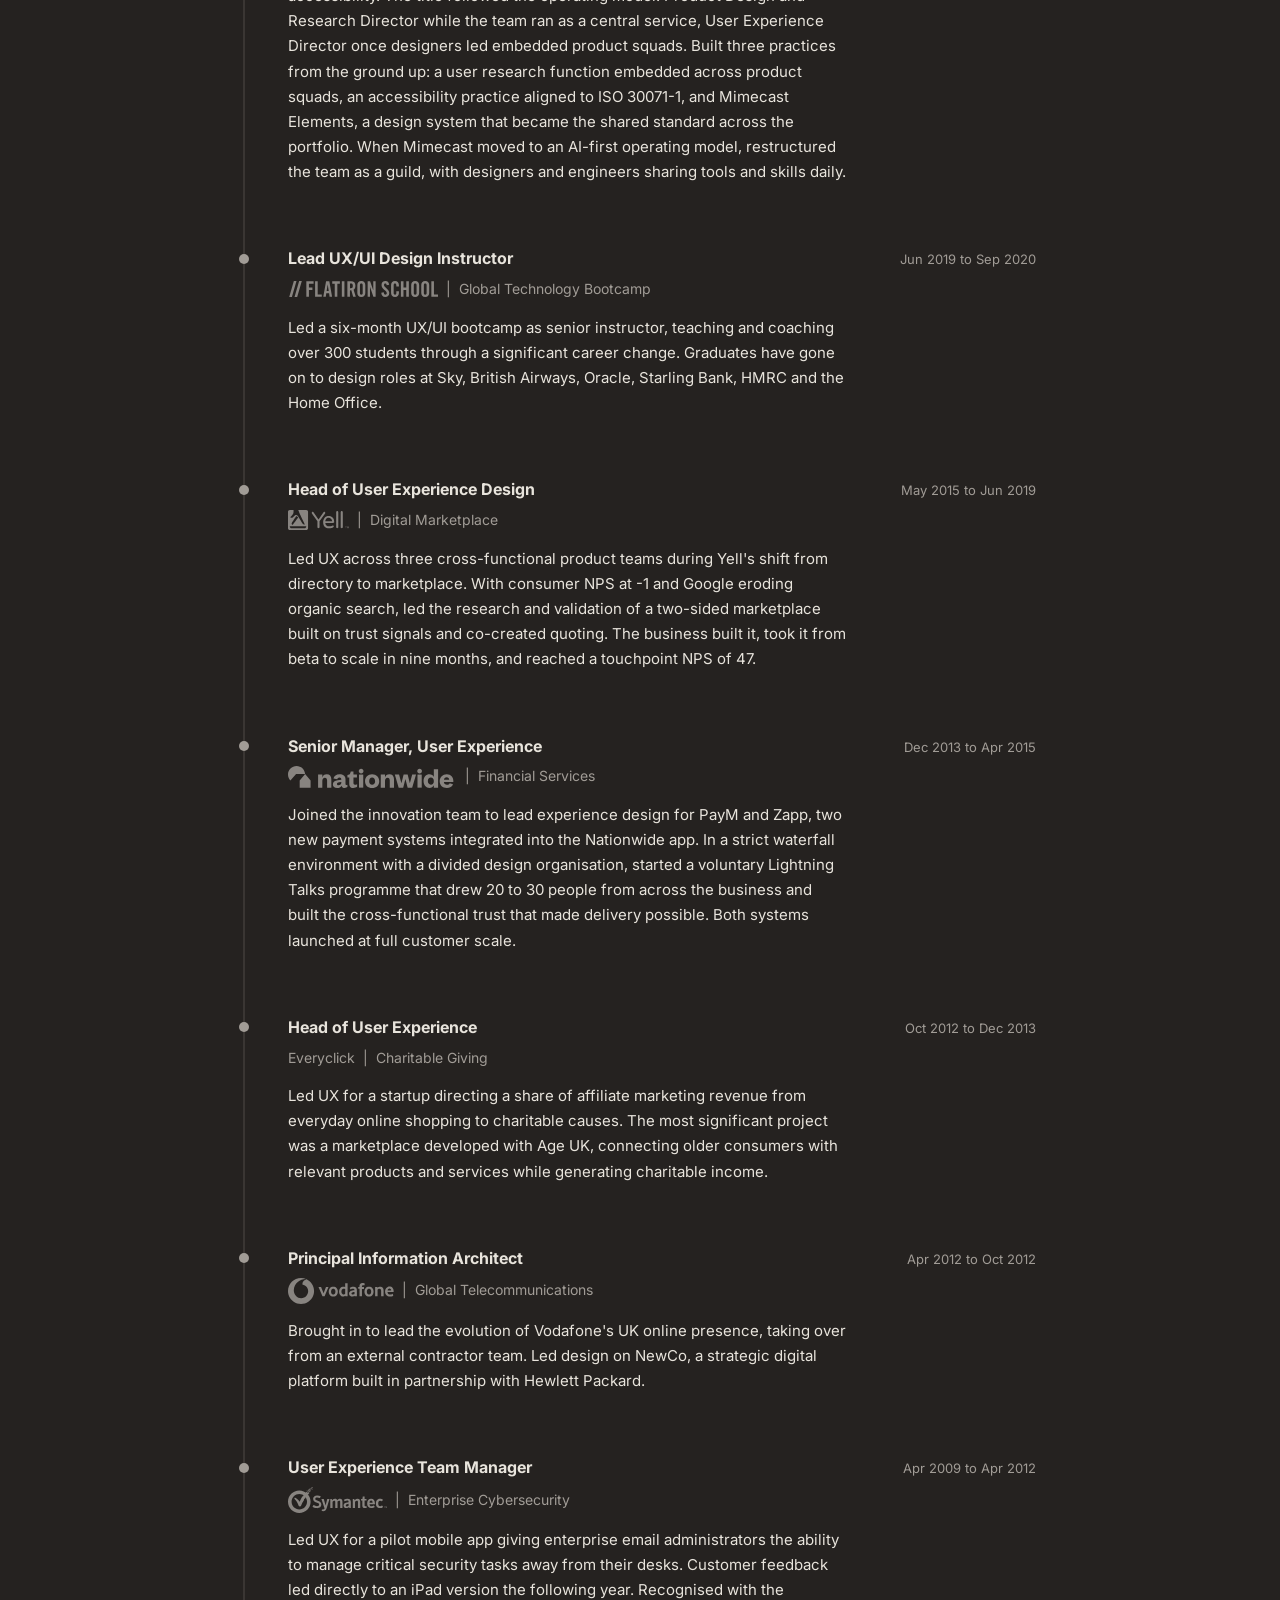
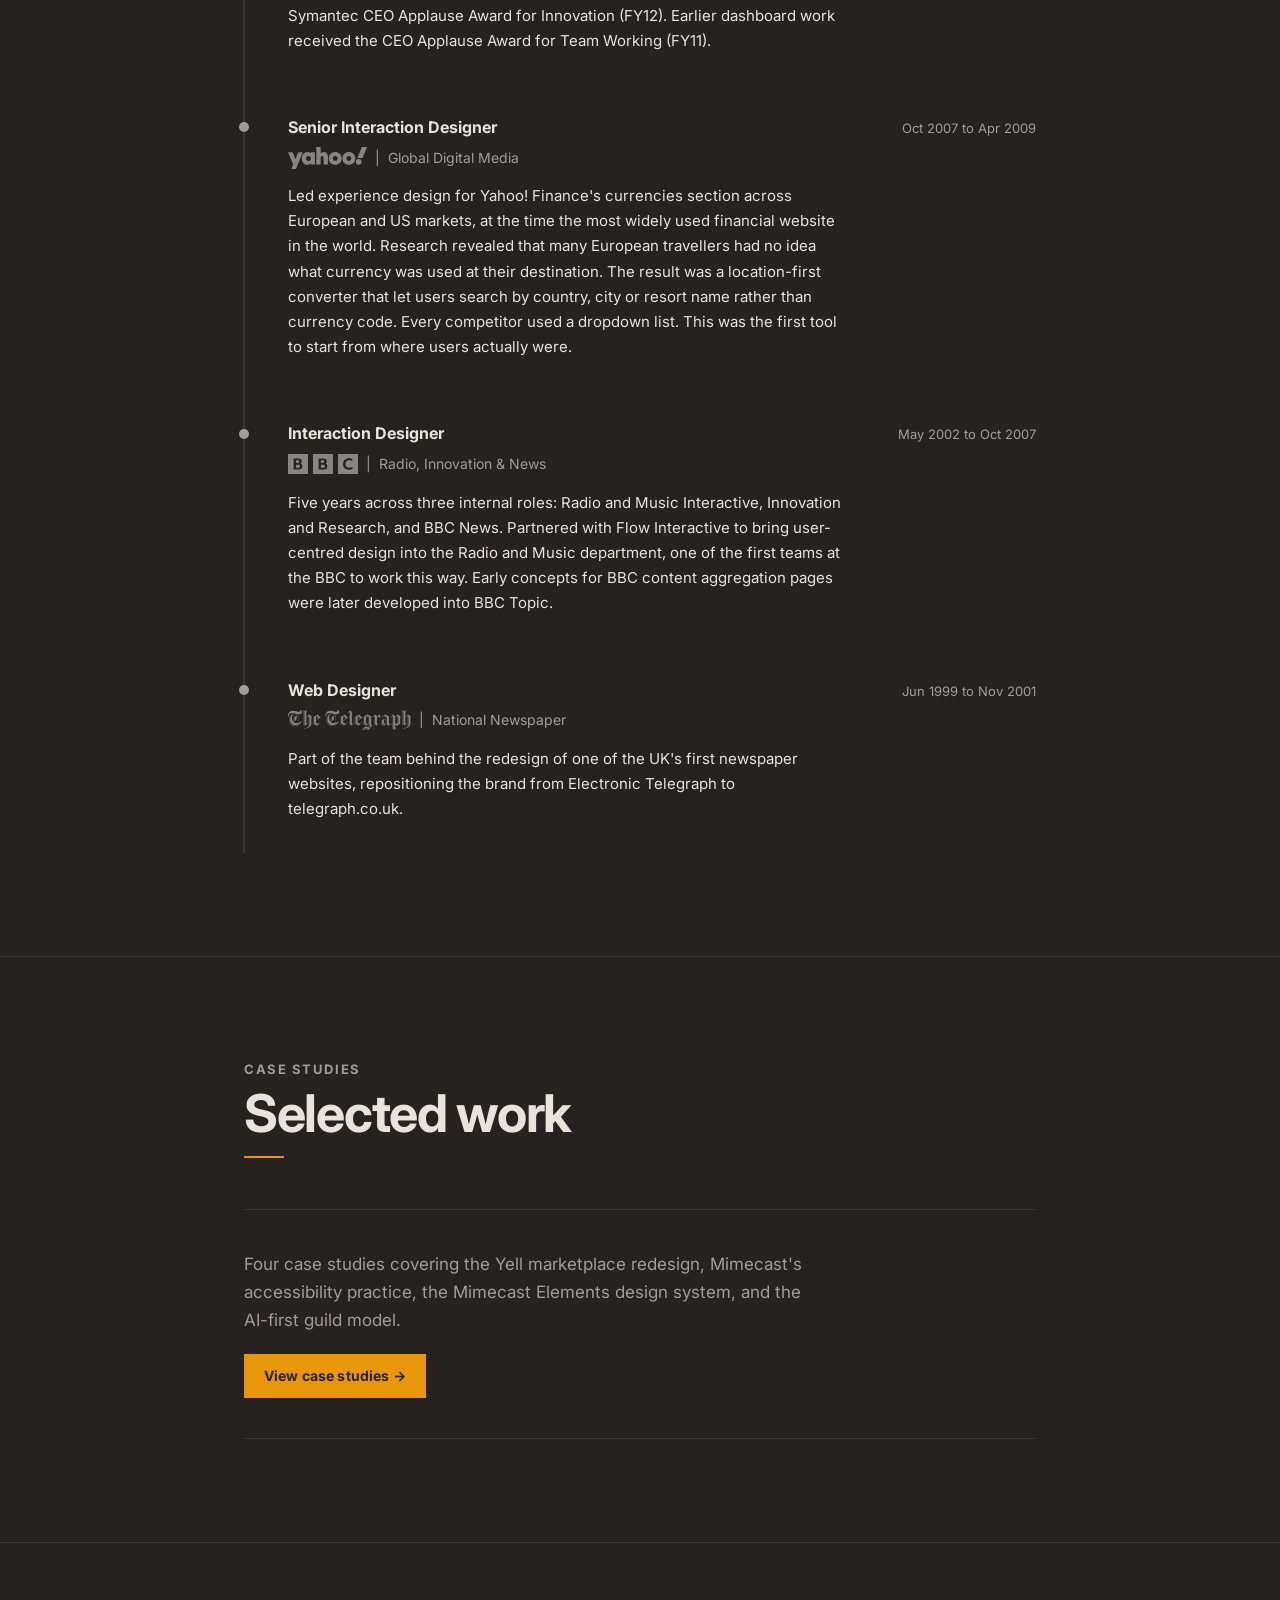
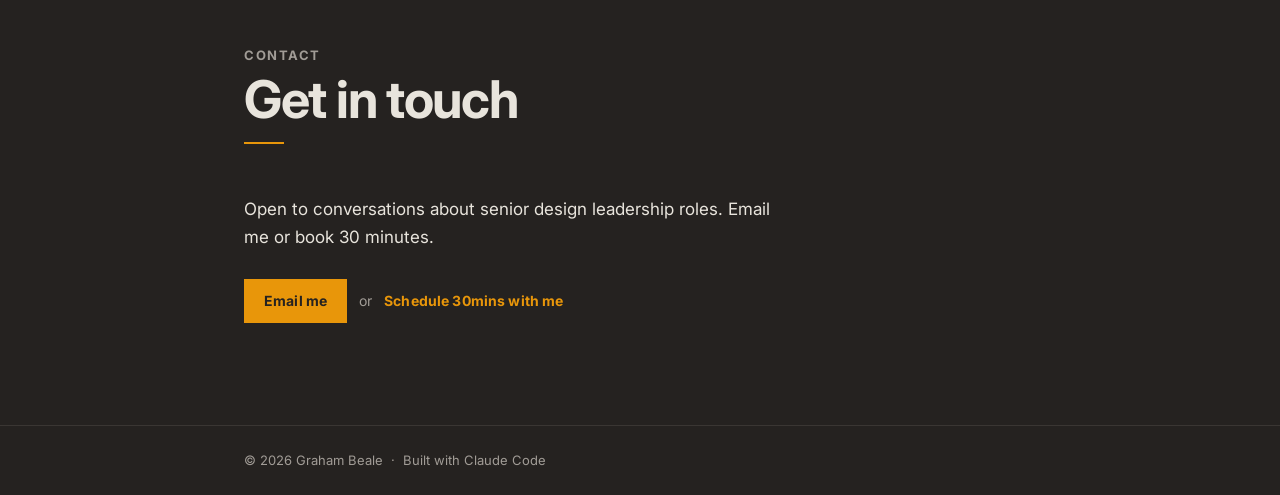
==== commit 4414f9cc: "Reword Yell paragraph: no NPS comparison, built after leaving Co-Authored-By: Claude Opus 5.5 <norep" ====
--- a/index.html
+++ b/index.html
@@ -127,7 +127,7 @@
         <div class="about-grid">
           <div class="about-body">
             <p>I make complex systems work for the people who use them. Across media, finance, telecoms, edtech and cybersecurity, the thread has stayed the same: find what an organisation isn't ready to tackle, build the evidence to make the case, then create the team and product conditions that make the work stick.</p>
-            <p>At Yell, consumer NPS was sitting at -1 and Google was eating into the core business model. I led the research and validation behind a two-sided marketplace concept, tested with twelve vertical competitors and twelve users across two groups. It launched and reached a touchpoint NPS of 47.</p>
+            <p>At Yell, Google was eating into the core business model. I led the research and concept behind a two-sided marketplace, tested with twelve vertical competitors and twelve users across two groups. It was built after I left and reached a touchpoint NPS of 47.</p>
             <p>At Mimecast, I built three practices from nothing: a research function aligned to the NIST Cybersecurity Framework, an accessibility programme built to ISO 30071-1:2019, and Mimecast Elements, a design system that became the shared standard across the product portfolio. When the organisation moved to an AI-first operating model, I turned the design function into a guild, with designers prototyping in Figma Make and engineering leaders running Cursor training for the team.</p>
             <p>That experience shaped how I think about AI in product organisations now. When AI removes the technical barriers between roles, the question stops being about capability and starts being about legitimacy: who has the right to do what, and who's accountable for the result. Legitimacy comes from outcome ownership, not from who held the skill first. I call the conditions that make that possible care capital: the confidence, collaboration and open critique that let people exercise their own judgement instead of just executing.</p>
             <p>I build the evidence, the team and the product conditions that make design work stick, in organisations where design, product and engineering share ownership of the outcome. I am happy to talk about where that would help.</p>
@@ -148,7 +148,7 @@
             </div>
             <div class="aside-block">
               <h3>Recognition</h3>
-              <p>Symantec CEO Applause Award (FY11 &amp; FY12)</p>
+              <p>Symantec CEO Applause Awards: Team Working (FY11), Innovation (FY12)</p>
               <p>AWS AI Trailblazers Community: peer leadership forum on AI adoption and strategy, by invitation (2025/6)</p>
             </div>
           </aside>
@@ -349,7 +349,7 @@
               <span>Enterprise Cybersecurity</span>
             </p>
             <p class="timeline-desc">
-              Led UX for a pilot mobile app giving enterprise email administrators the ability to manage critical security tasks away from their desks. Customer feedback led directly to an iPad version the following year. The work was recognised with the Symantec CEO Applause Award in FY11 and FY12.
+              Led UX for a pilot mobile app giving enterprise email administrators the ability to manage critical security tasks away from their desks. Customer feedback led directly to an iPad version the following year. Recognised with the Symantec CEO Applause Award for Innovation (FY12). Earlier dashboard work received the CEO Applause Award for Team Working (FY11).
             </p>
           </li>
 
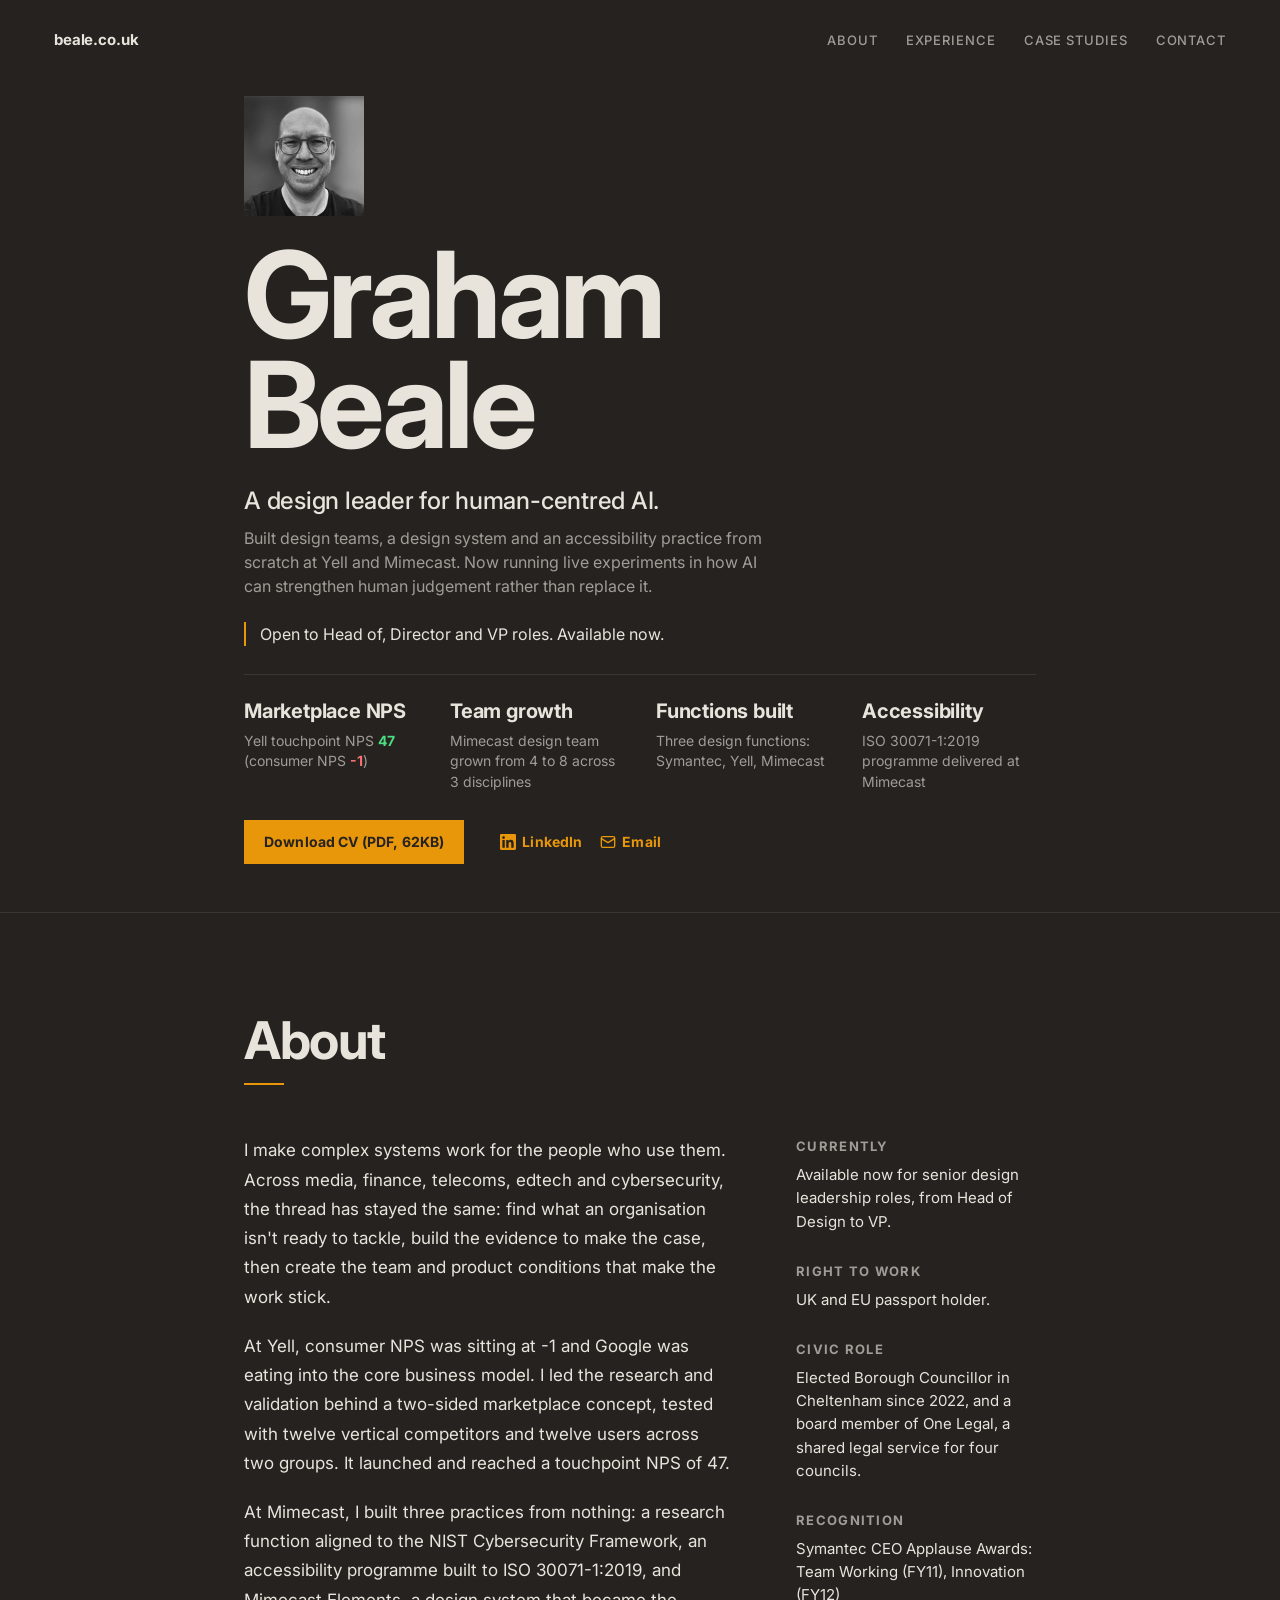
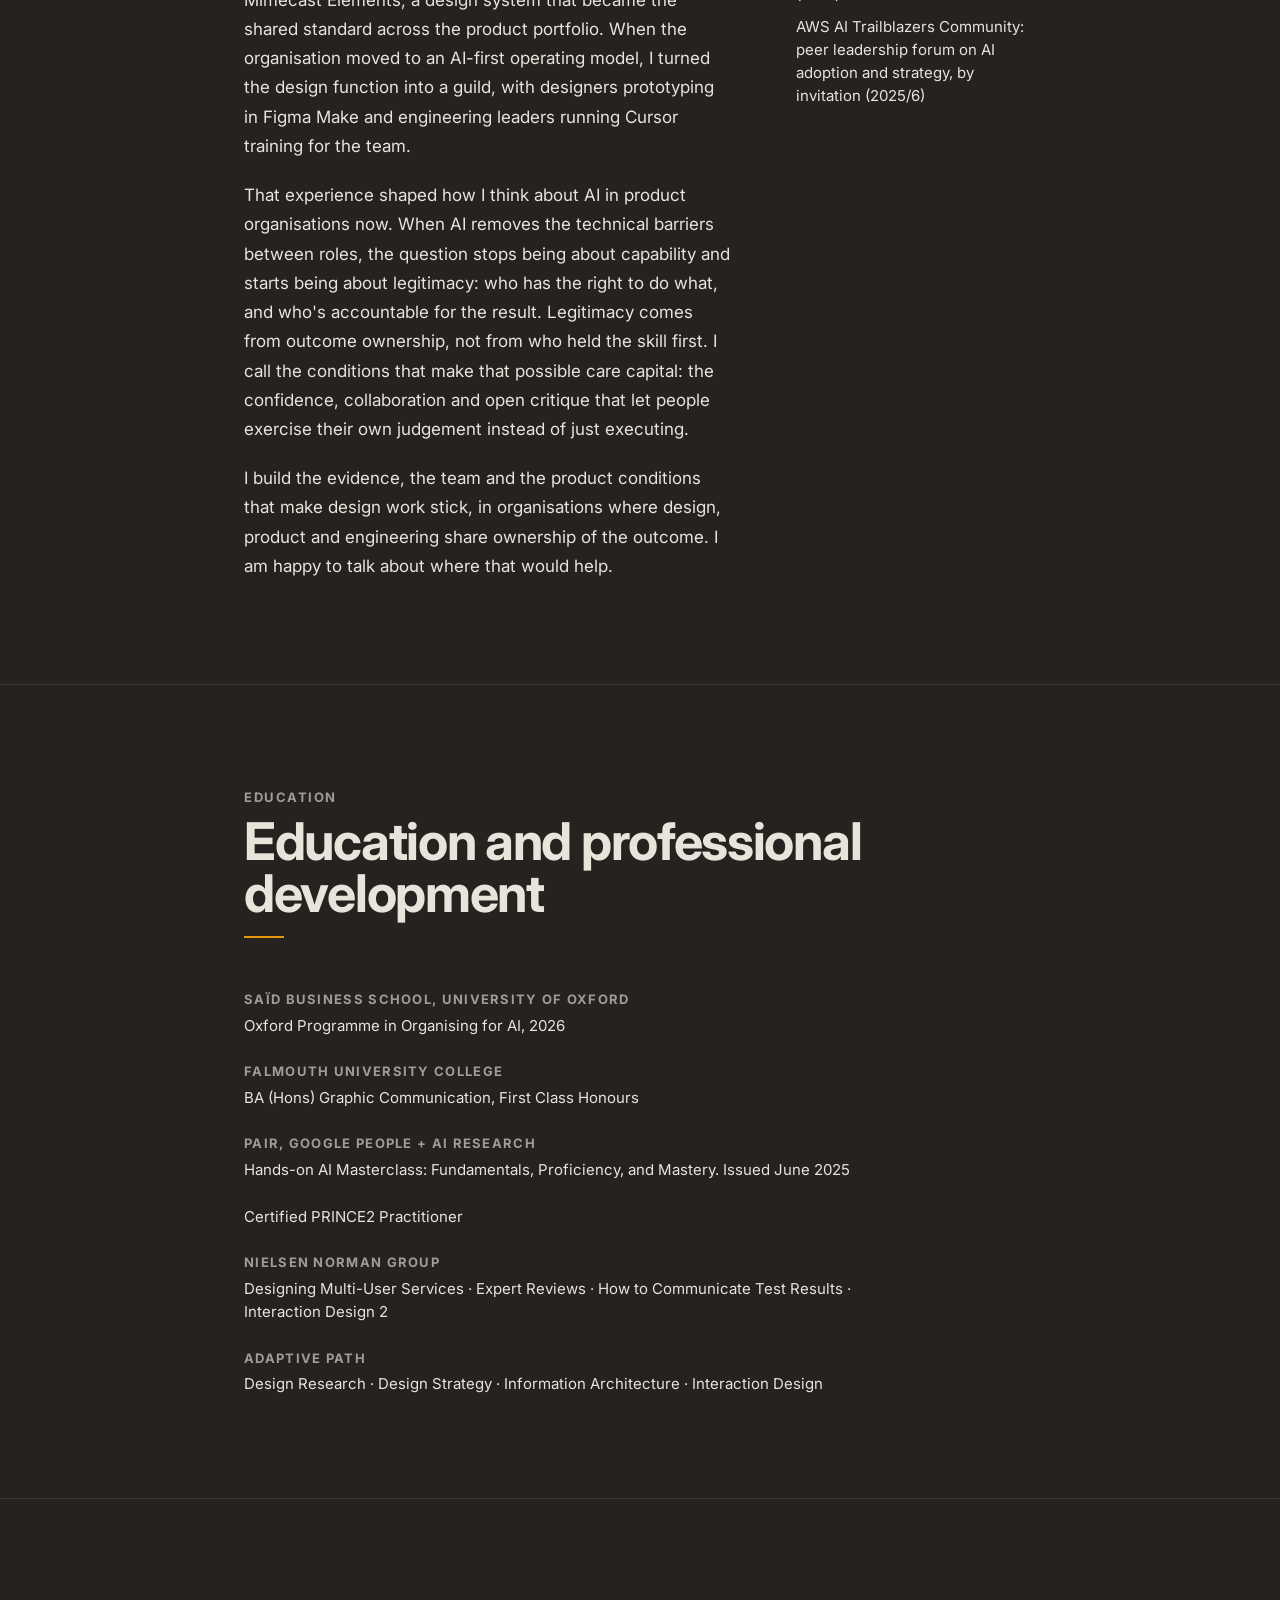
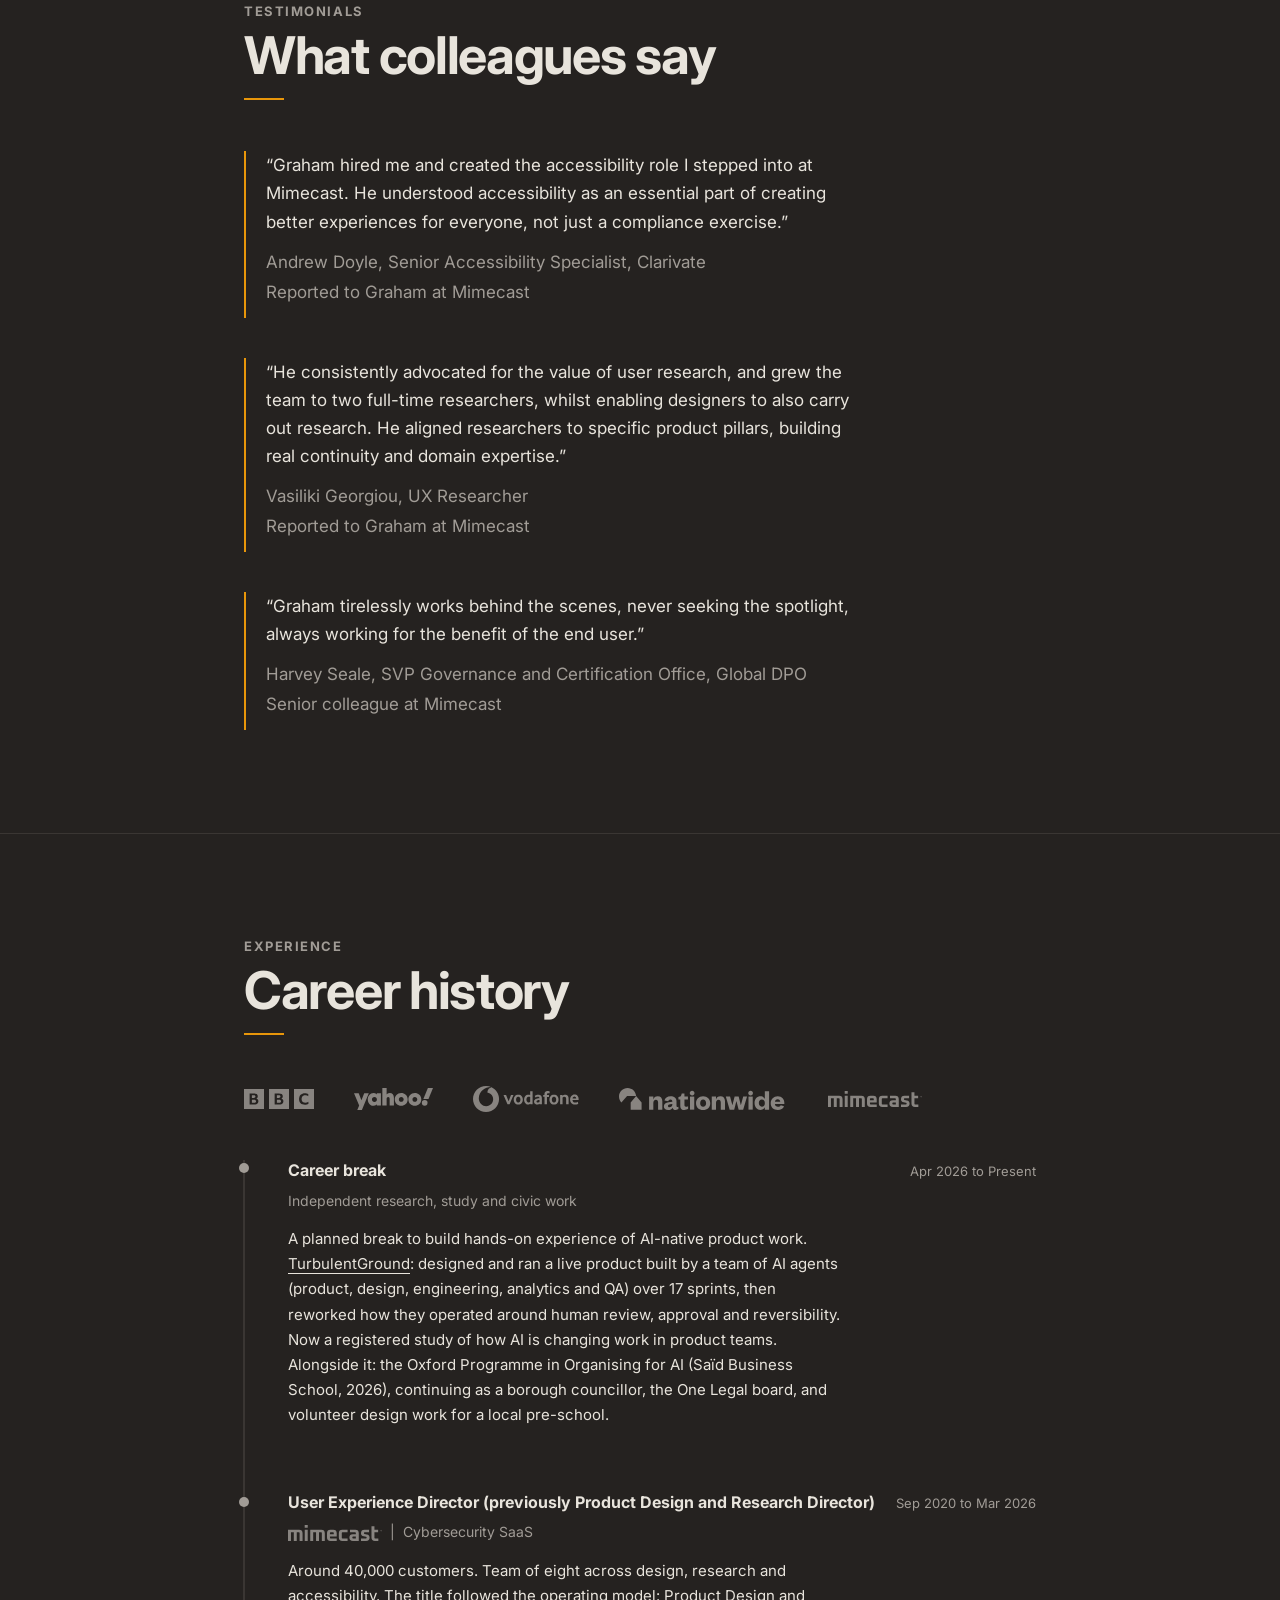
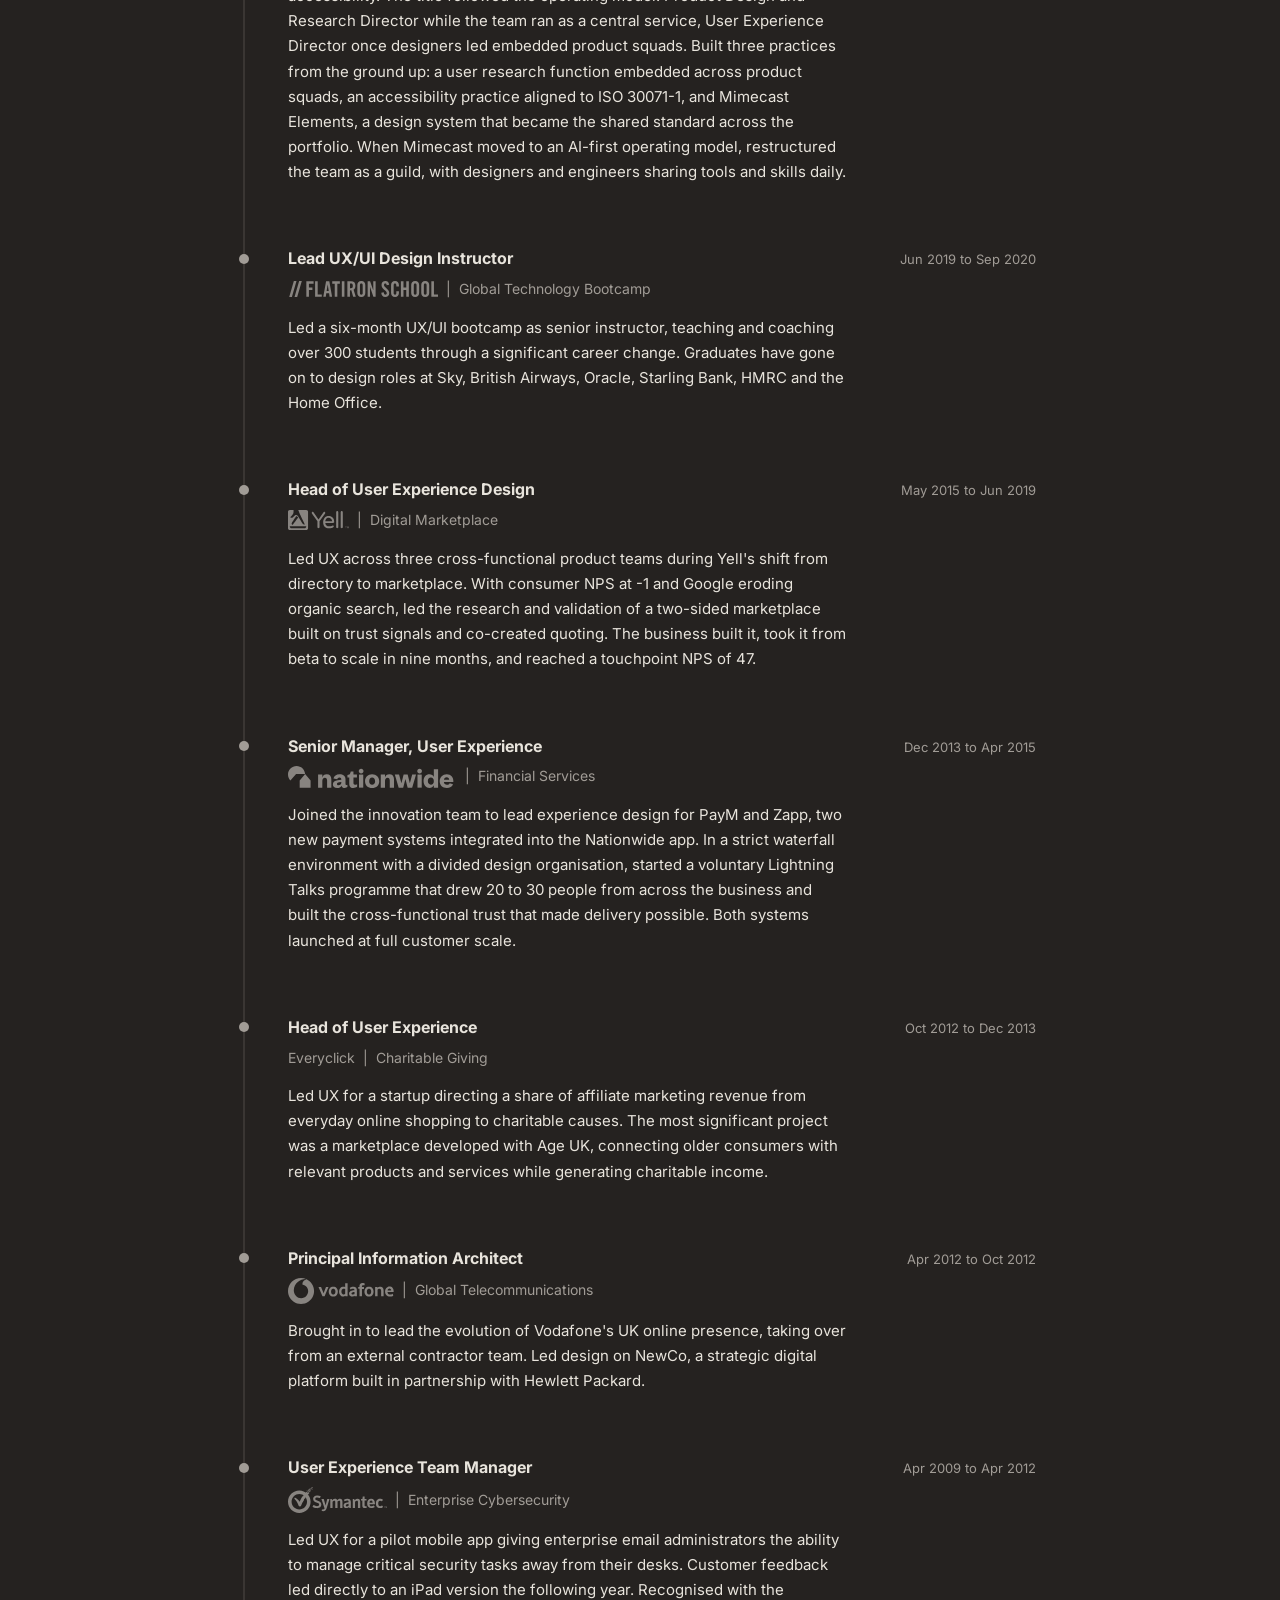
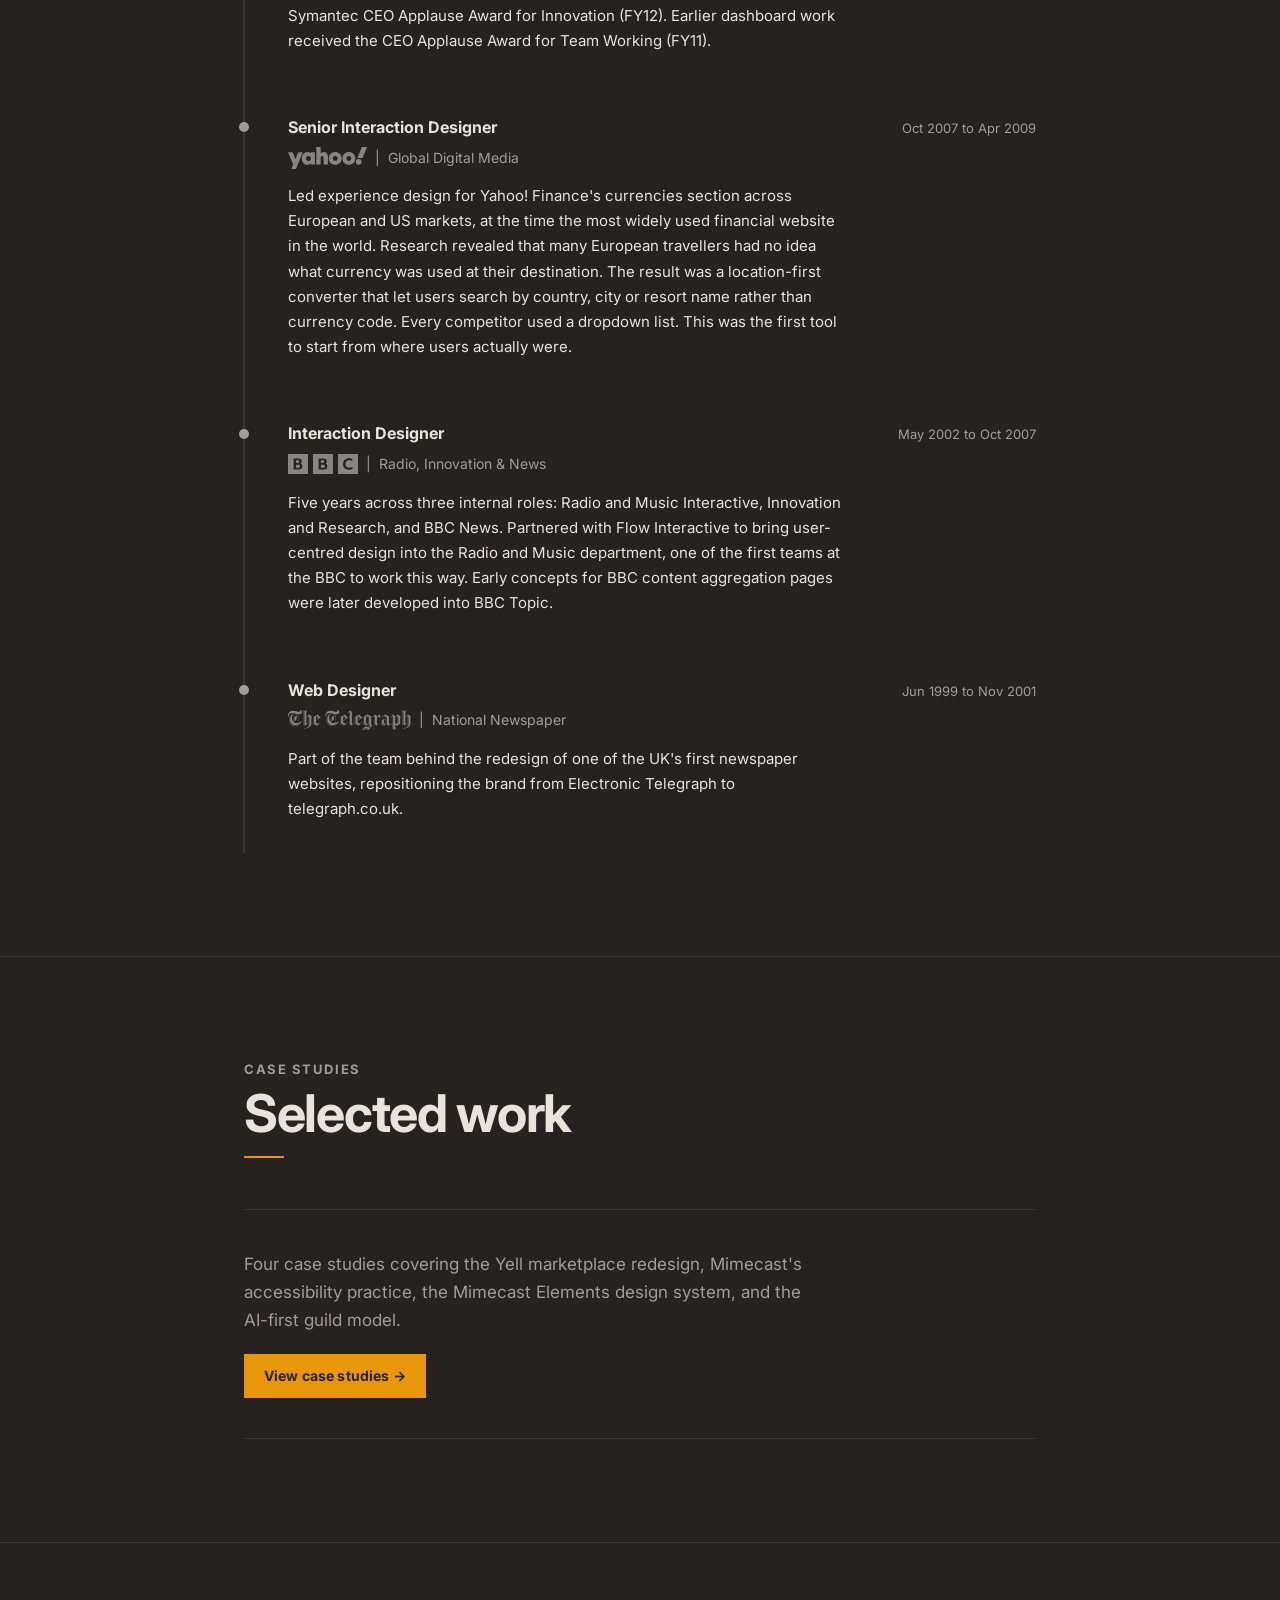
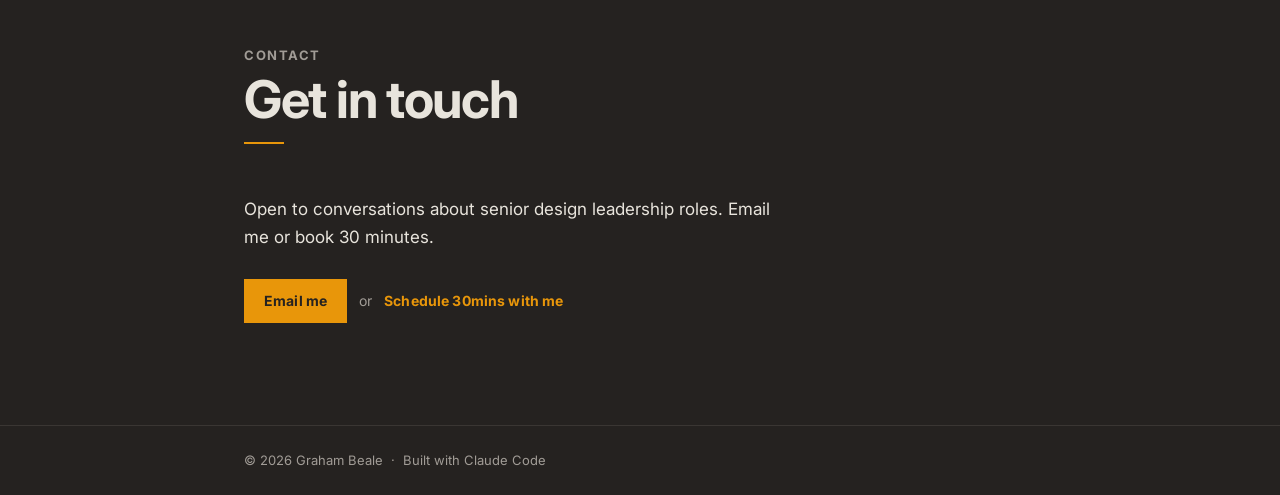
==== commit a0e4b7df: "Separate the two Symantec CEO Applause Awards Co-Authored-By: Claude Opus 5.5 <noreply@anthropic.com" ====
--- a/index.html
+++ b/index.html
@@ -127,7 +127,7 @@
         <div class="about-grid">
           <div class="about-body">
             <p>I make complex systems work for the people who use them. Across media, finance, telecoms, edtech and cybersecurity, the thread has stayed the same: find what an organisation isn't ready to tackle, build the evidence to make the case, then create the team and product conditions that make the work stick.</p>
-            <p>At Yell, Google was eating into the core business model. I led the research and concept behind a two-sided marketplace, tested with twelve vertical competitors and twelve users across two groups. It was built after I left and reached a touchpoint NPS of 47.</p>
+            <p>At Yell, consumer NPS was sitting at -1 and Google was eating into the core business model. I led the research and validation behind a two-sided marketplace concept, tested with twelve vertical competitors and twelve users across two groups. It launched and reached a touchpoint NPS of 47.</p>
             <p>At Mimecast, I built three practices from nothing: a research function aligned to the NIST Cybersecurity Framework, an accessibility programme built to ISO 30071-1:2019, and Mimecast Elements, a design system that became the shared standard across the product portfolio. When the organisation moved to an AI-first operating model, I turned the design function into a guild, with designers prototyping in Figma Make and engineering leaders running Cursor training for the team.</p>
             <p>That experience shaped how I think about AI in product organisations now. When AI removes the technical barriers between roles, the question stops being about capability and starts being about legitimacy: who has the right to do what, and who's accountable for the result. Legitimacy comes from outcome ownership, not from who held the skill first. I call the conditions that make that possible care capital: the confidence, collaboration and open critique that let people exercise their own judgement instead of just executing.</p>
             <p>I build the evidence, the team and the product conditions that make design work stick, in organisations where design, product and engineering share ownership of the outcome. I am happy to talk about where that would help.</p>
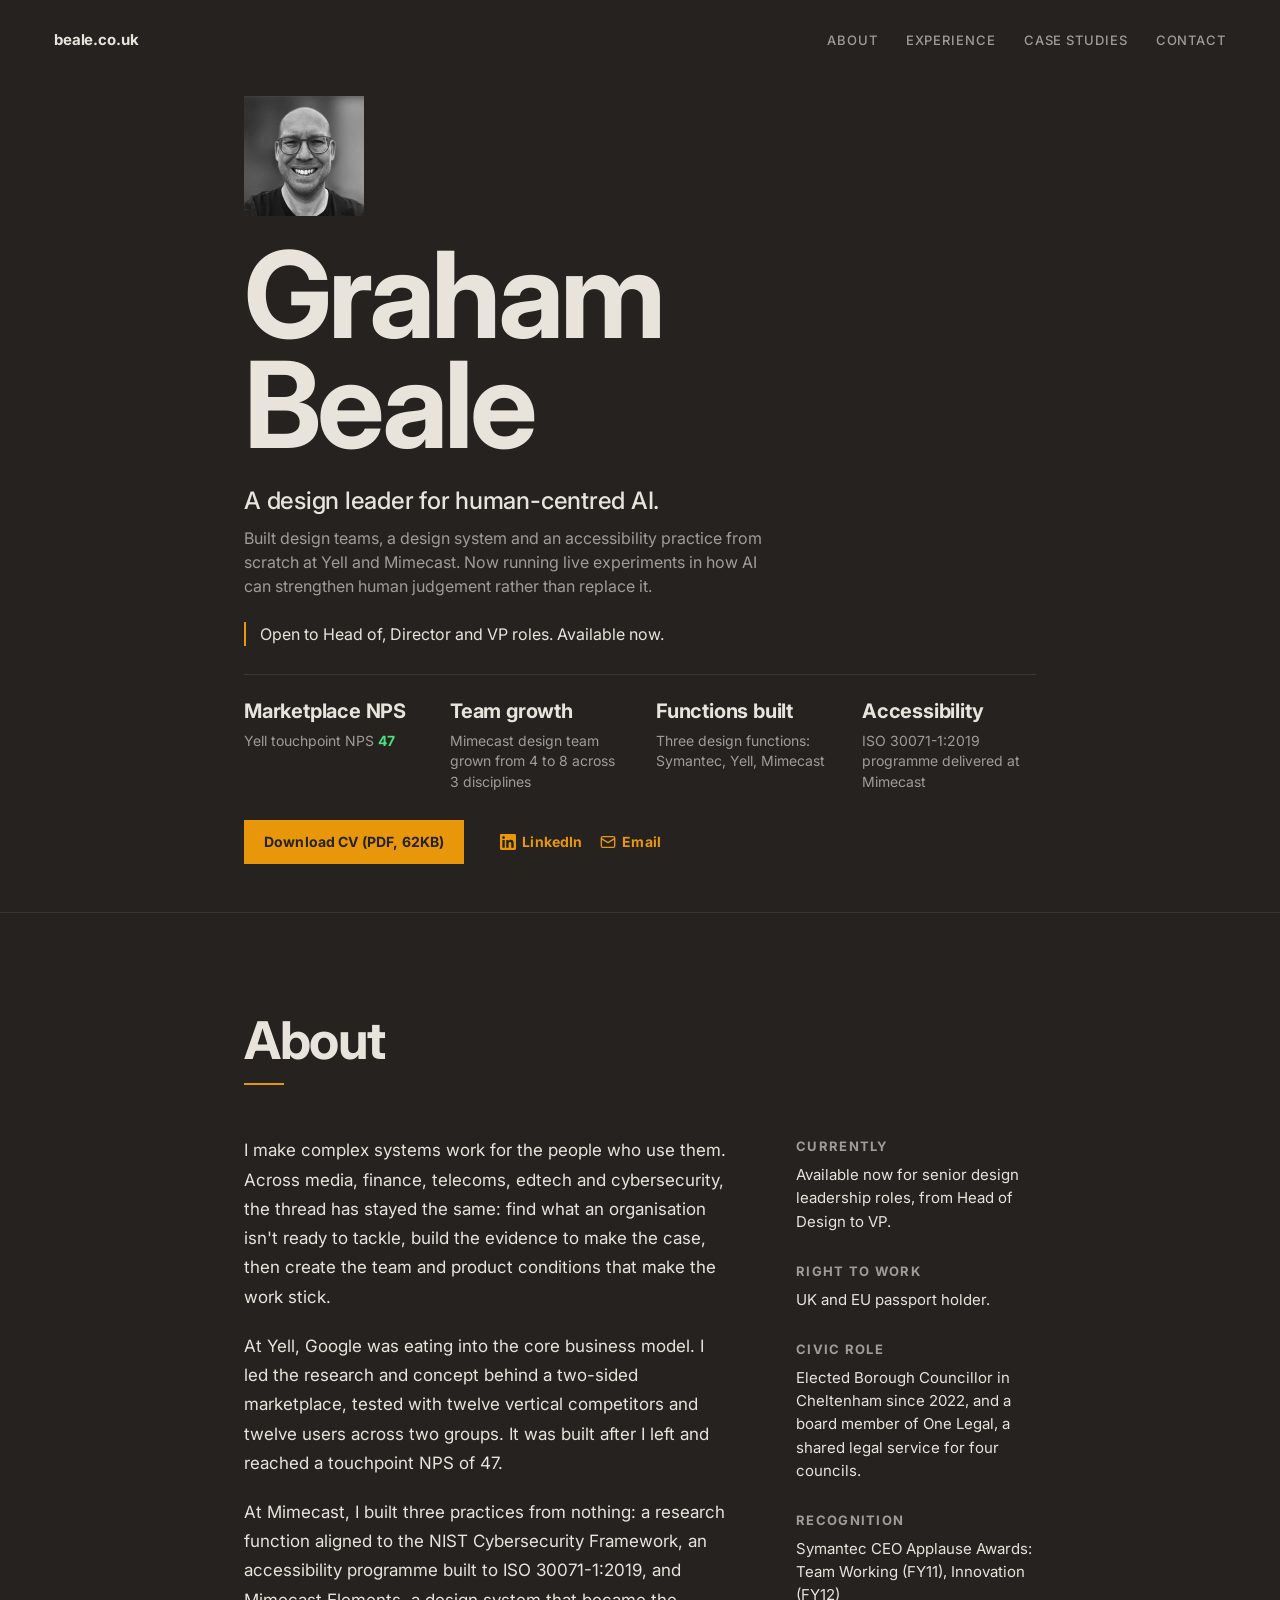
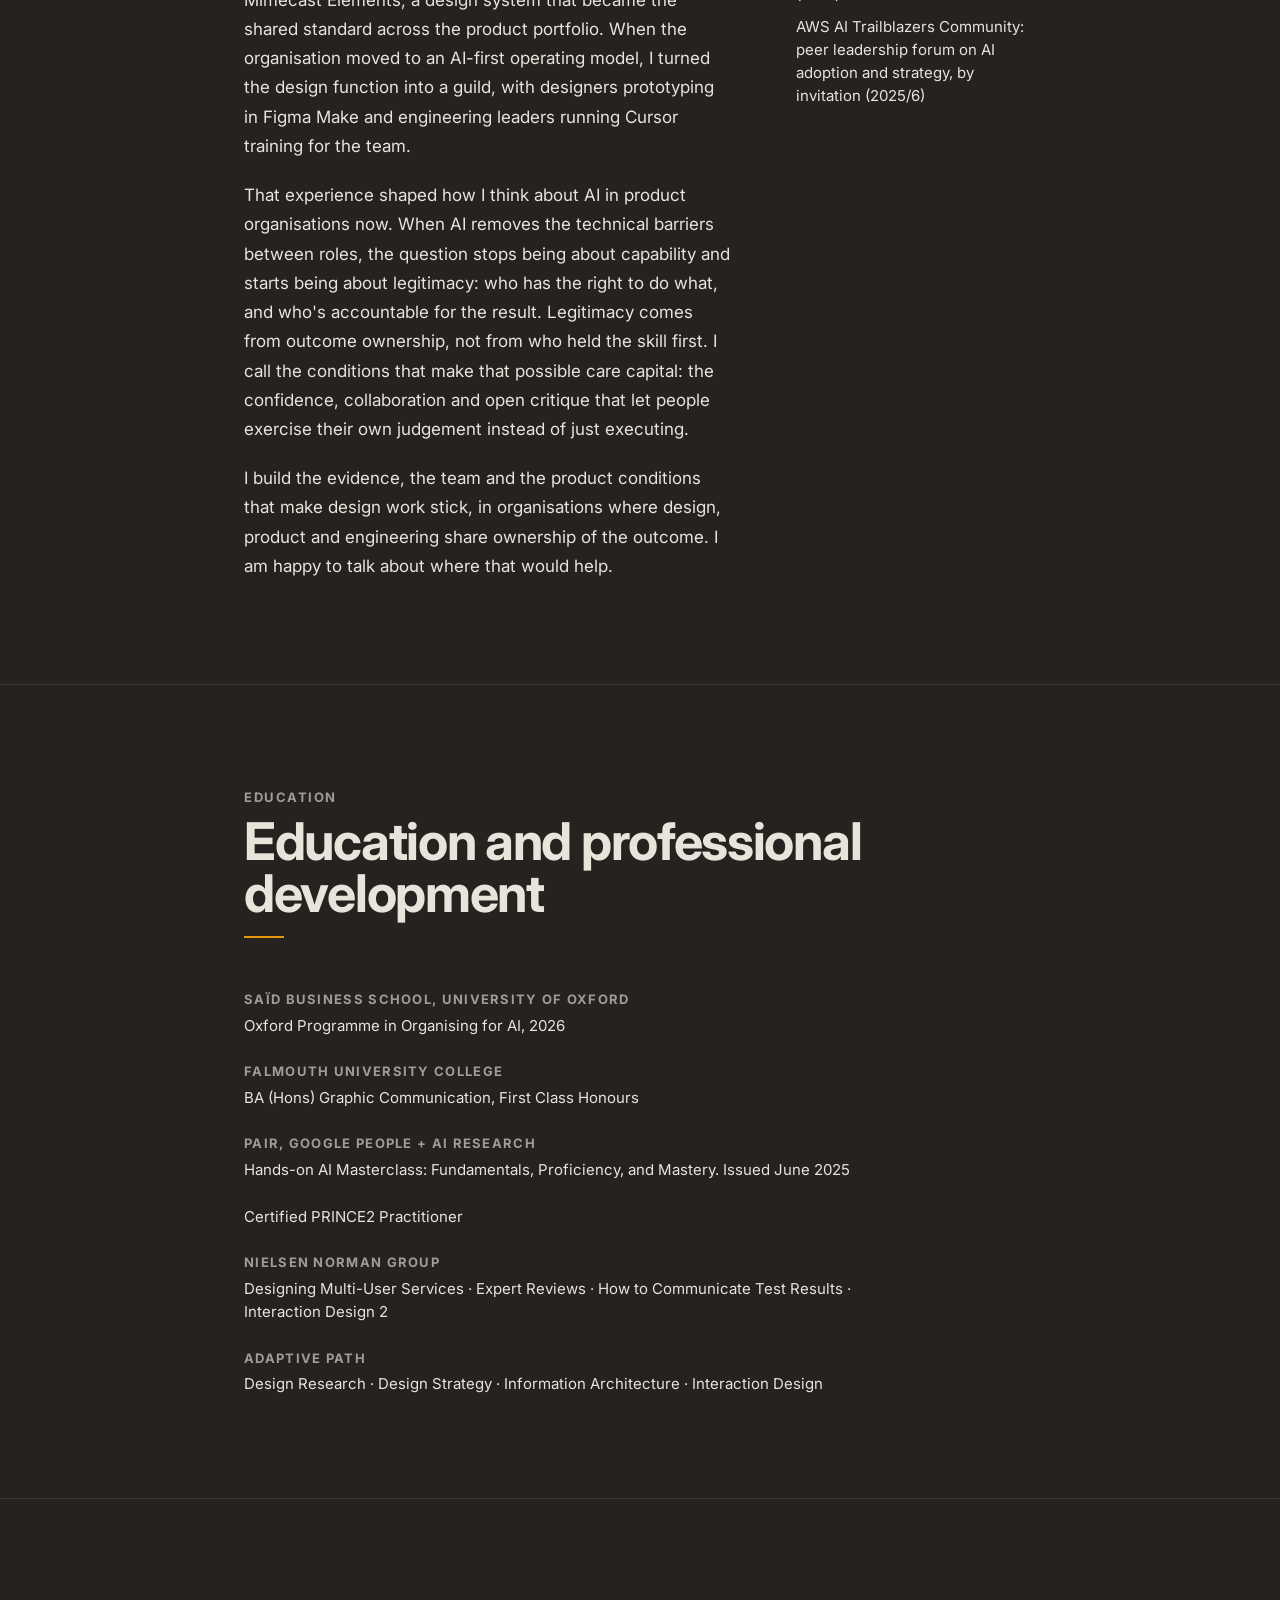
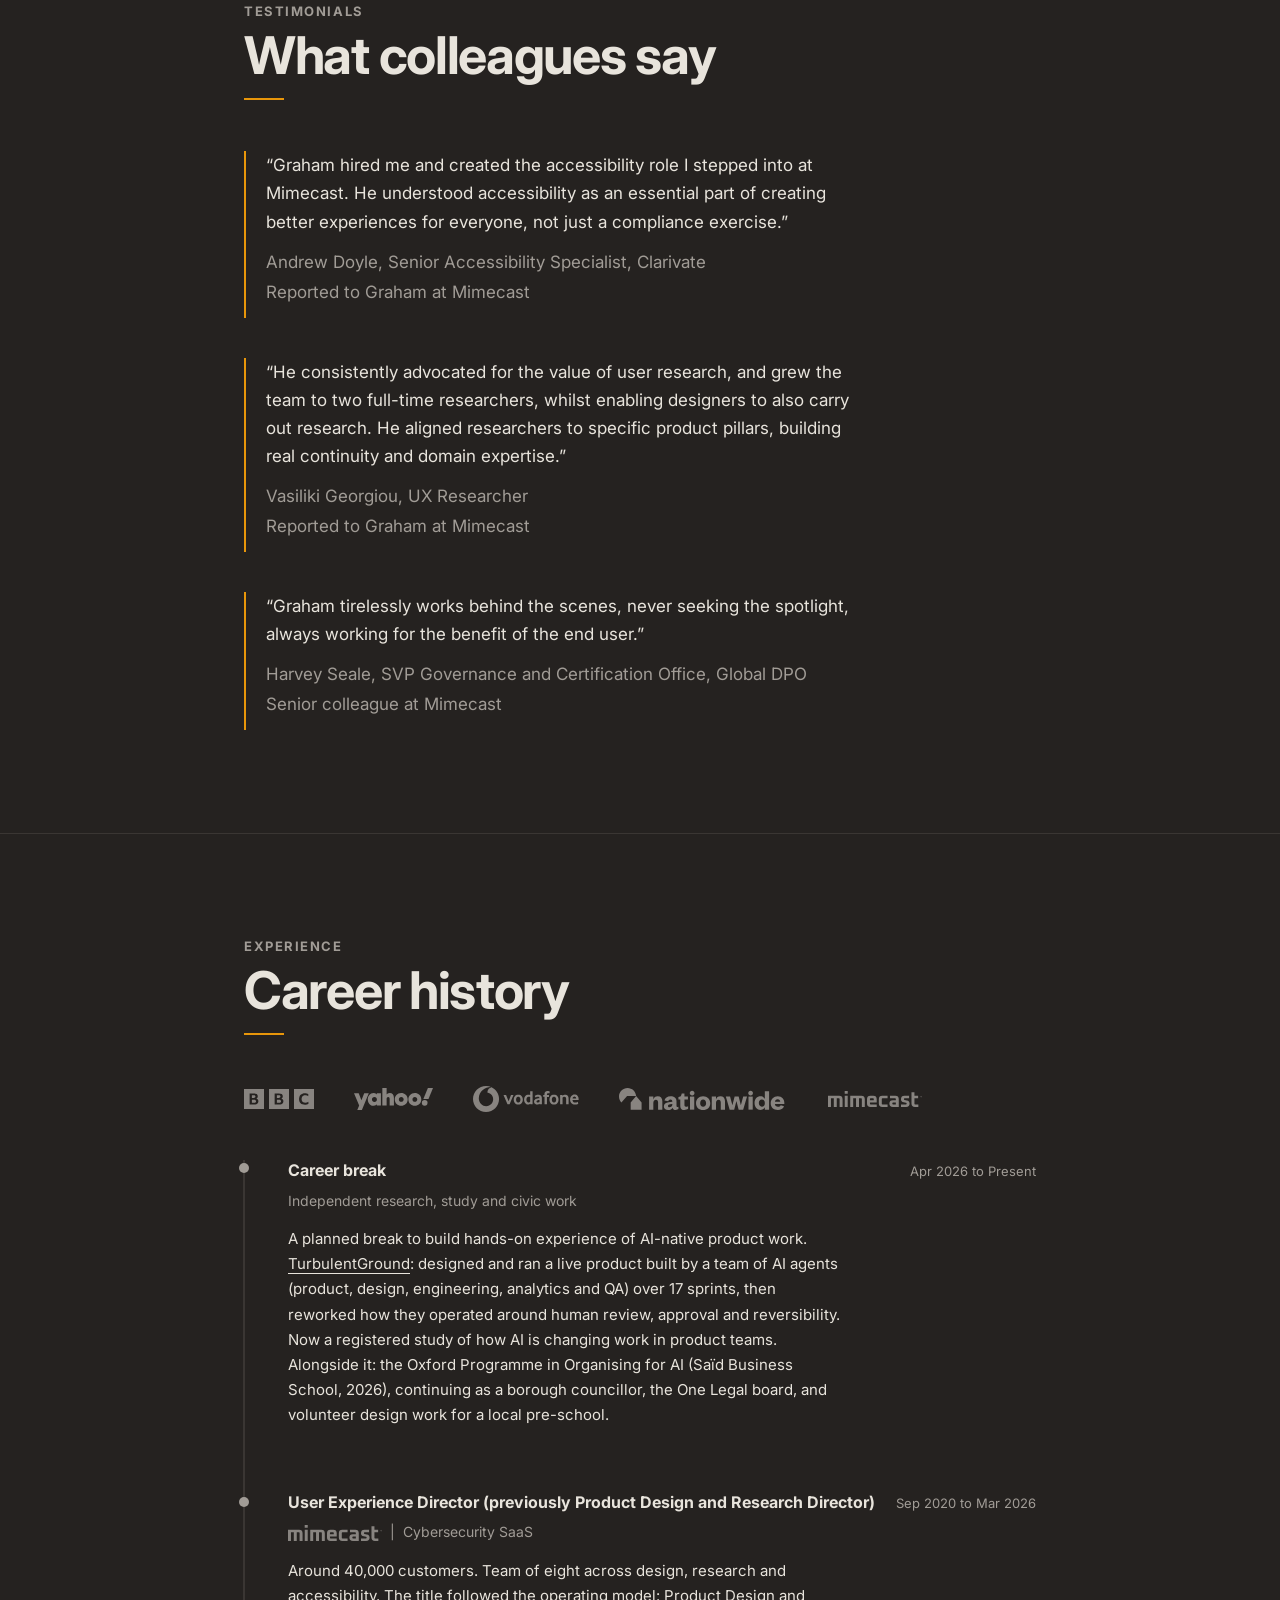
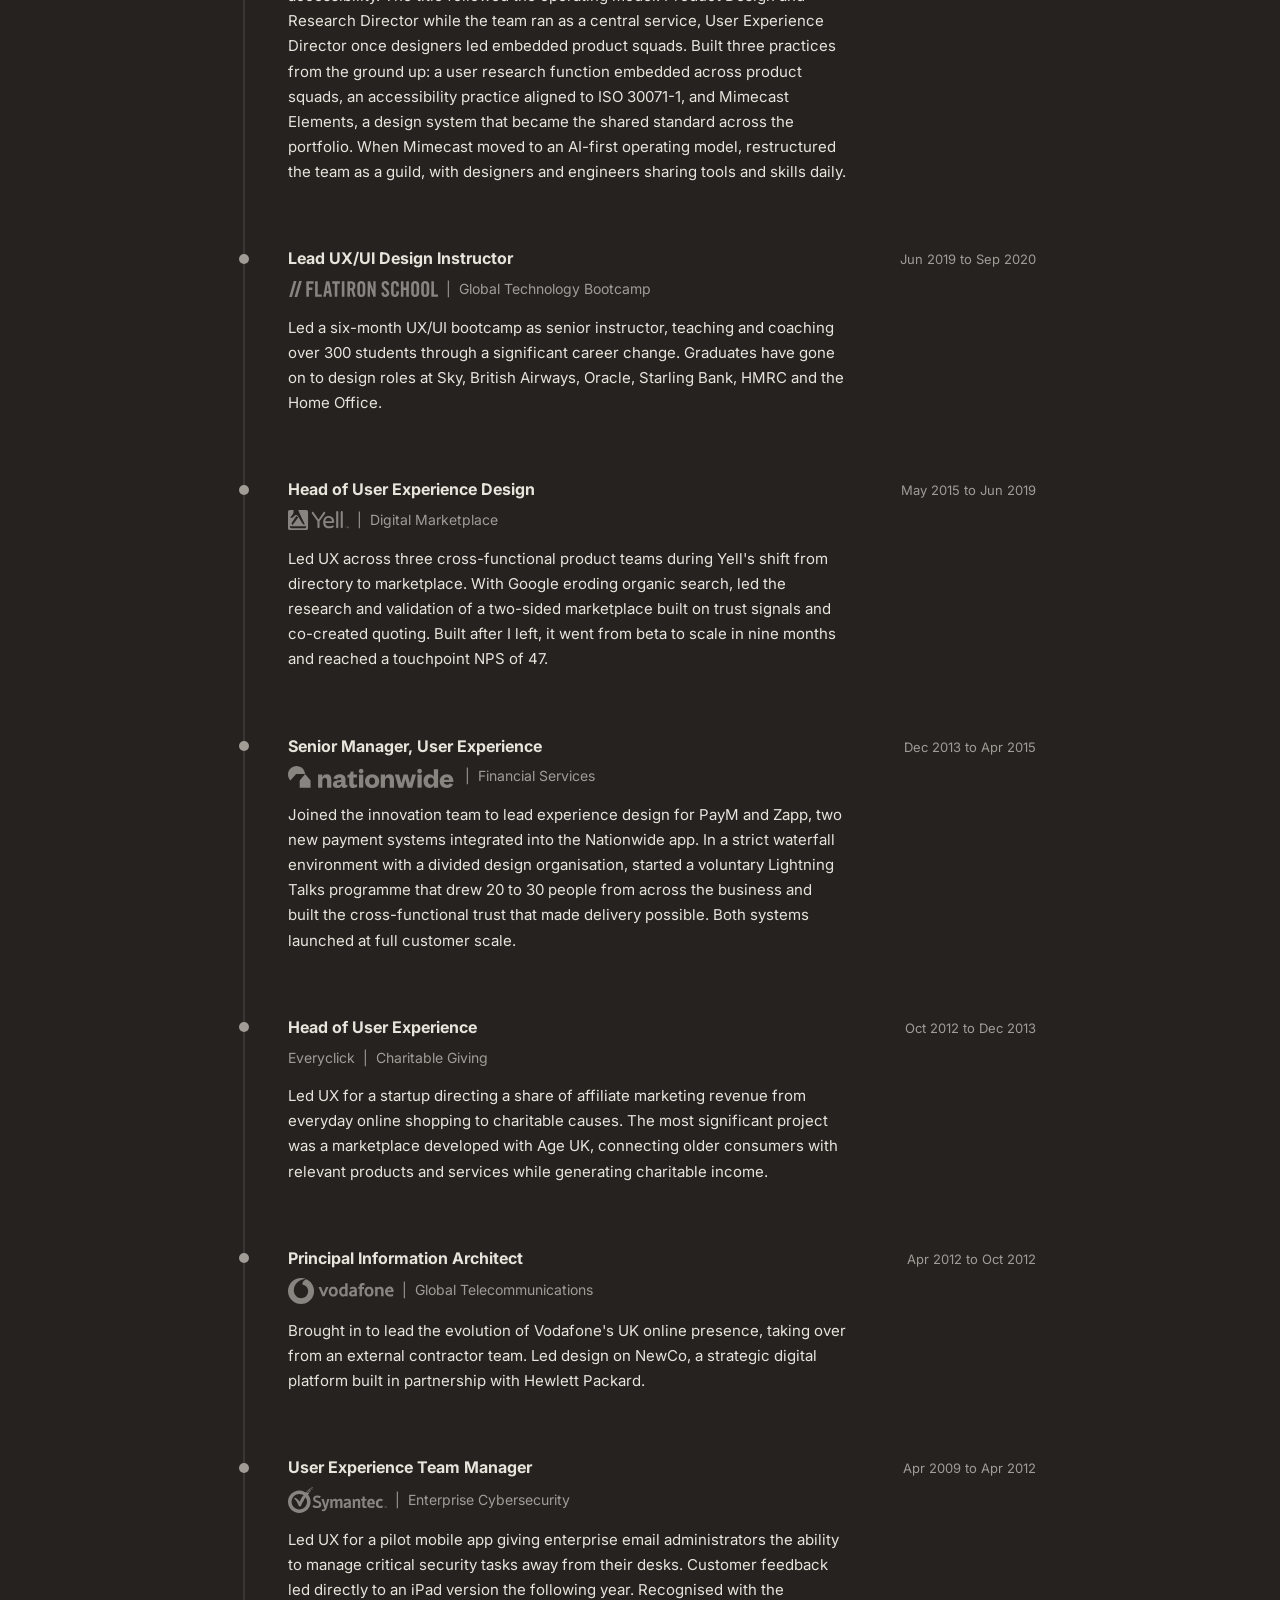
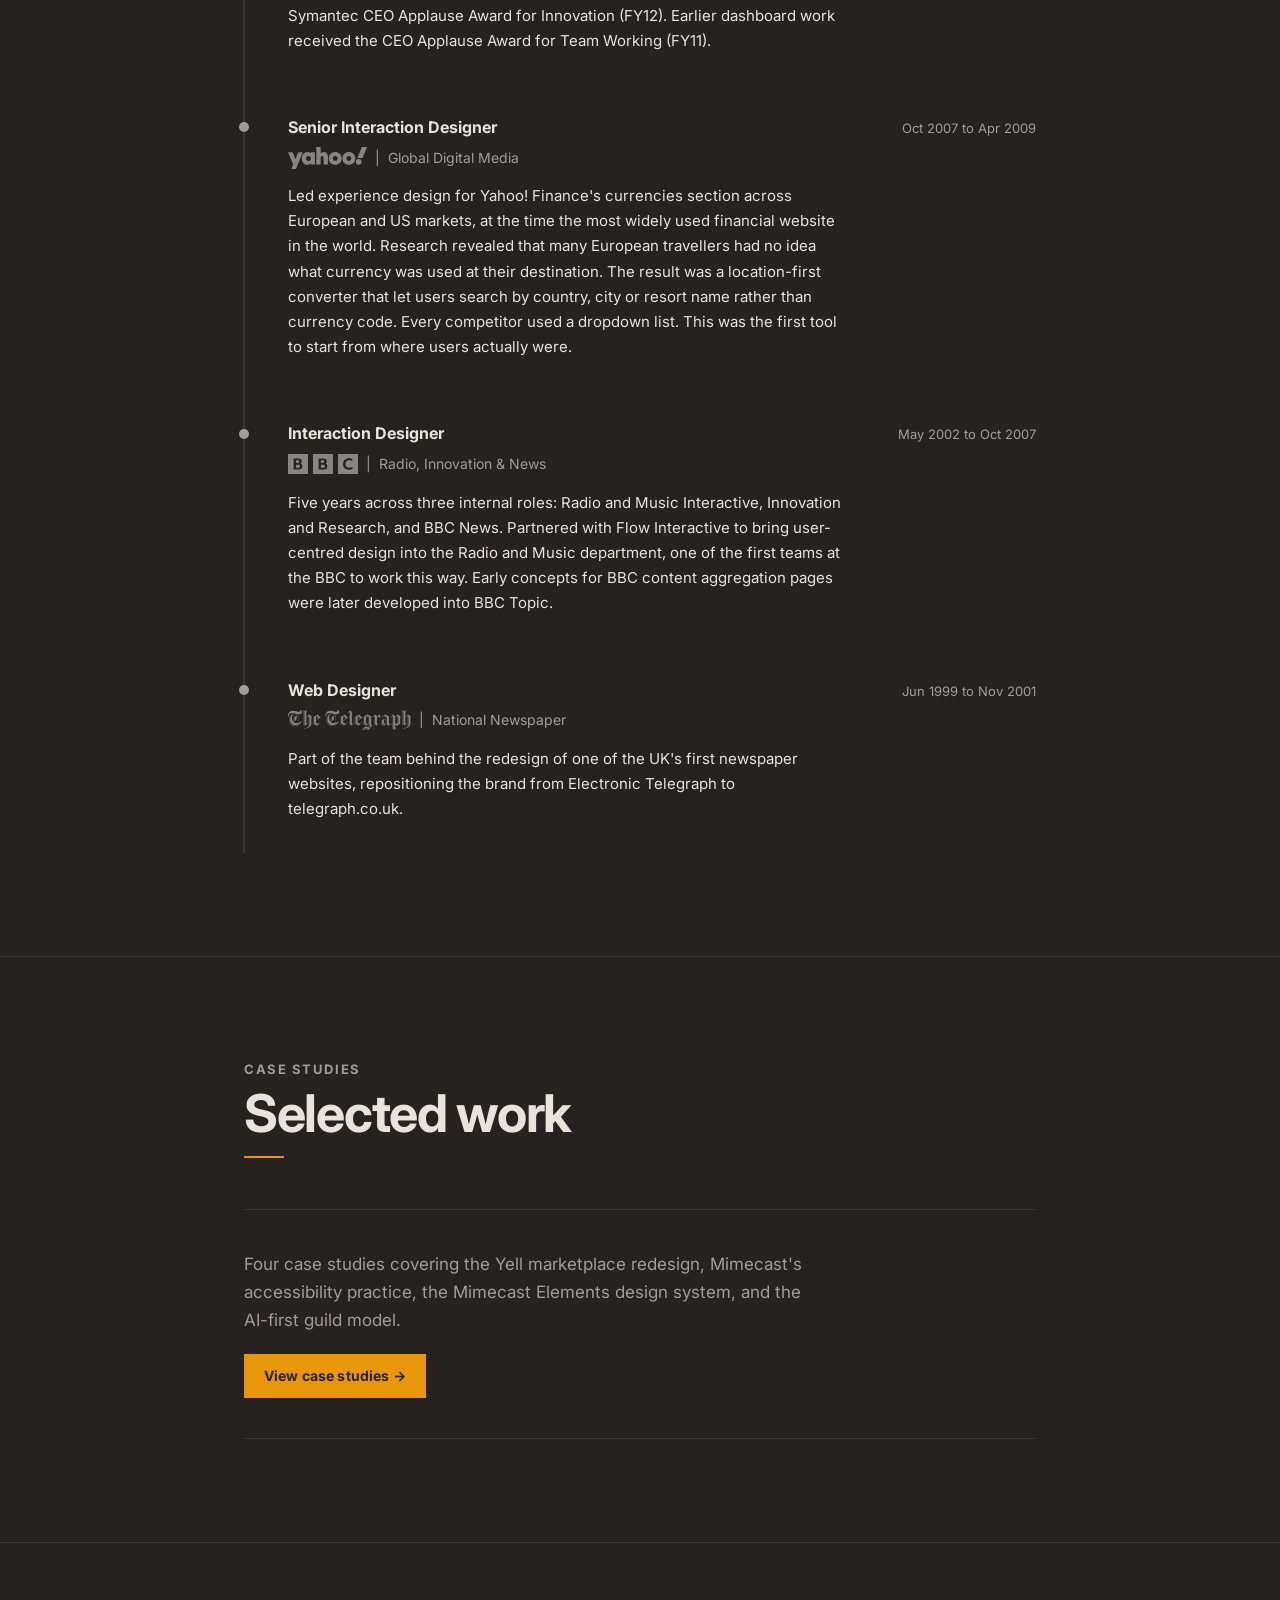
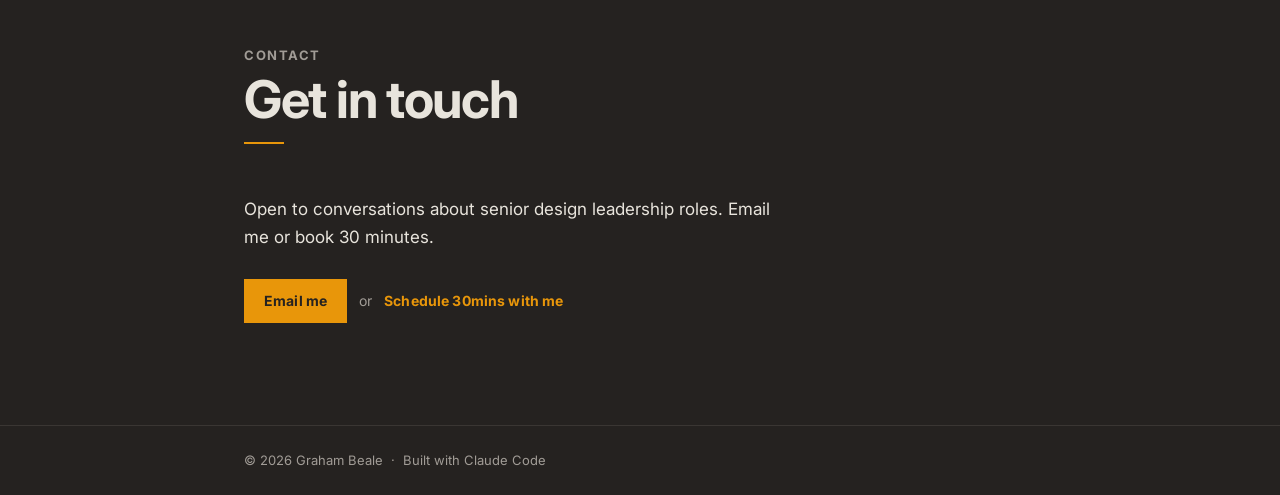
==== commit 6c29e8cb: "Reword Yell timeline entry: no consumer NPS, built after leaving Co-Authored-By: Claude Opus 5.5 <no" ====
--- a/index.html
+++ b/index.html
@@ -90,7 +90,7 @@
         <p class="hero-sub">Built design teams, a design system and an accessibility practice from scratch at Yell and Mimecast. Now running live experiments in how AI can strengthen human judgement rather than replace it.</p>
         <p class="hero-fit">Open to Head of, Director and VP roles. Available now.</p>
         <ul class="hero-proof" role="list">
-          <li><span class="hero-stat">Marketplace NPS</span> Yell touchpoint NPS <span class="stat-positive">47</span> (consumer NPS <span class="stat-negative">-1</span>)</li>
+          <li><span class="hero-stat">Marketplace NPS</span> Yell touchpoint NPS <span class="stat-positive">47</span></li>
           <li><span class="hero-stat">Team growth</span> Mimecast design team grown from 4 to 8 across 3 disciplines</li>
           <li><span class="hero-stat">Functions built</span> Three design functions: Symantec, Yell, Mimecast</li>
           <li><span class="hero-stat">Accessibility</span> ISO 30071-1:2019 programme delivered at Mimecast</li>
@@ -127,7 +127,7 @@
         <div class="about-grid">
           <div class="about-body">
             <p>I make complex systems work for the people who use them. Across media, finance, telecoms, edtech and cybersecurity, the thread has stayed the same: find what an organisation isn't ready to tackle, build the evidence to make the case, then create the team and product conditions that make the work stick.</p>
-            <p>At Yell, consumer NPS was sitting at -1 and Google was eating into the core business model. I led the research and validation behind a two-sided marketplace concept, tested with twelve vertical competitors and twelve users across two groups. It launched and reached a touchpoint NPS of 47.</p>
+            <p>At Yell, Google was eating into the core business model. I led the research and concept behind a two-sided marketplace, tested with twelve vertical competitors and twelve users across two groups. It was built after I left and reached a touchpoint NPS of 47.</p>
             <p>At Mimecast, I built three practices from nothing: a research function aligned to the NIST Cybersecurity Framework, an accessibility programme built to ISO 30071-1:2019, and Mimecast Elements, a design system that became the shared standard across the product portfolio. When the organisation moved to an AI-first operating model, I turned the design function into a guild, with designers prototyping in Figma Make and engineering leaders running Cursor training for the team.</p>
             <p>That experience shaped how I think about AI in product organisations now. When AI removes the technical barriers between roles, the question stops being about capability and starts being about legitimacy: who has the right to do what, and who's accountable for the result. Legitimacy comes from outcome ownership, not from who held the skill first. I call the conditions that make that possible care capital: the confidence, collaboration and open critique that let people exercise their own judgement instead of just executing.</p>
             <p>I build the evidence, the team and the product conditions that make design work stick, in organisations where design, product and engineering share ownership of the outcome. I am happy to talk about where that would help.</p>
@@ -291,7 +291,7 @@
               <span>Digital Marketplace</span>
             </p>
             <p class="timeline-desc">
-              Led UX across three cross-functional product teams during Yell's shift from directory to marketplace. With consumer NPS at -1 and Google eroding organic search, led the research and validation of a two-sided marketplace built on trust signals and co-created quoting. The business built it, took it from beta to scale in nine months, and reached a touchpoint NPS of 47.
+              Led UX across three cross-functional product teams during Yell's shift from directory to marketplace. With Google eroding organic search, led the research and validation of a two-sided marketplace built on trust signals and co-created quoting. Built after I left, it went from beta to scale in nine months and reached a touchpoint NPS of 47.
             </p>
           </li>
 
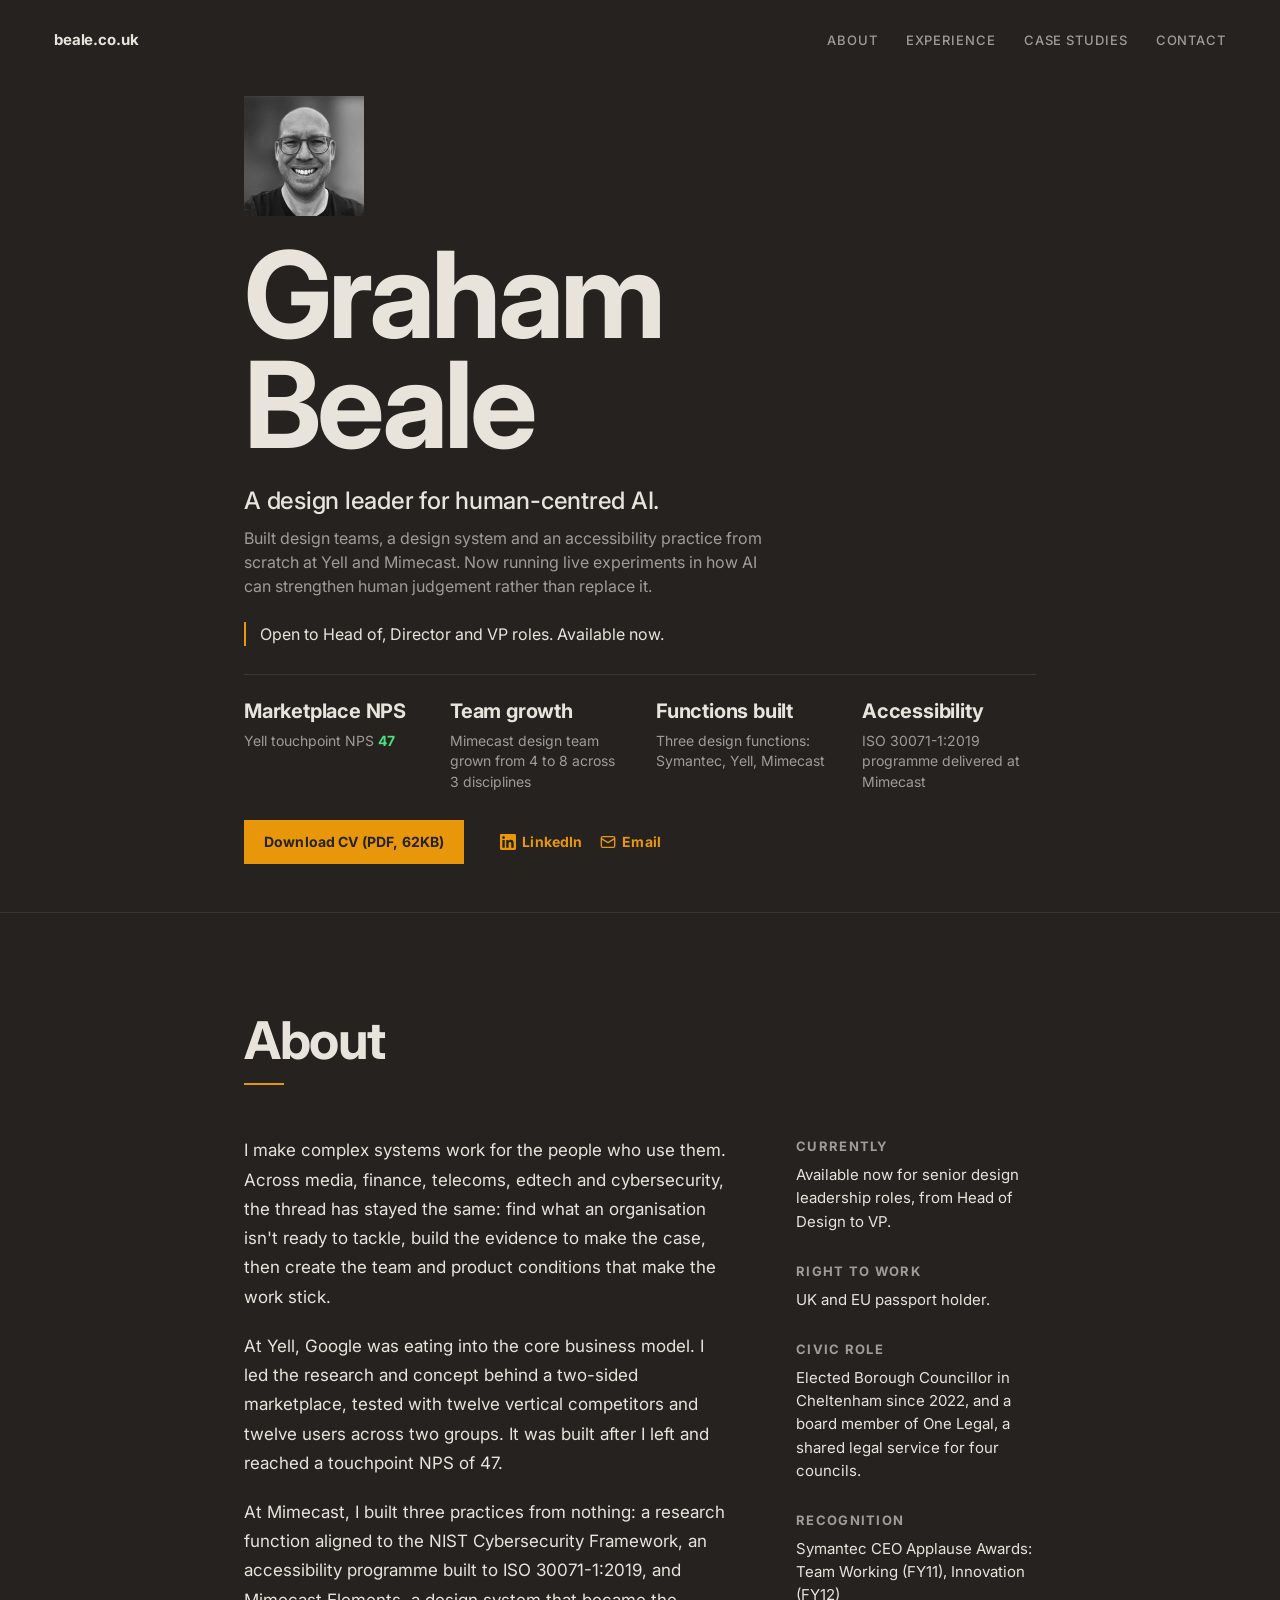
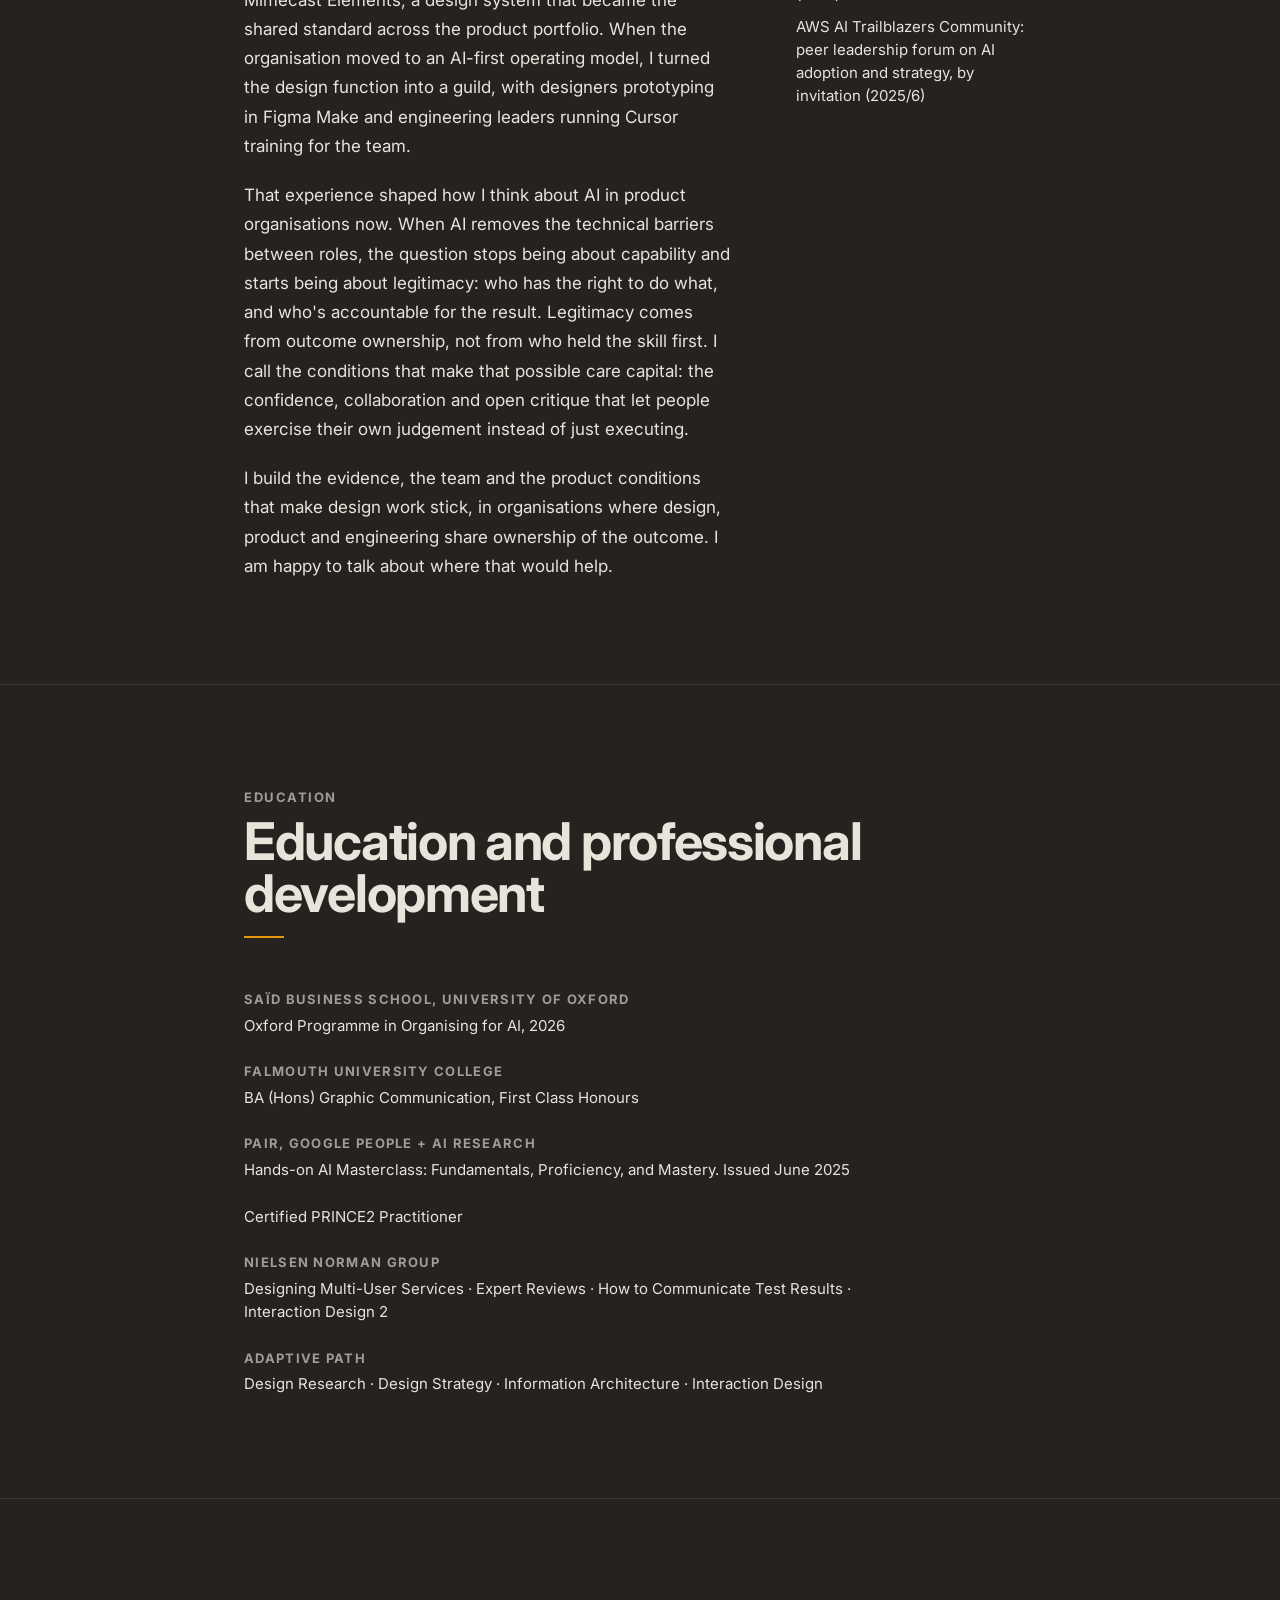
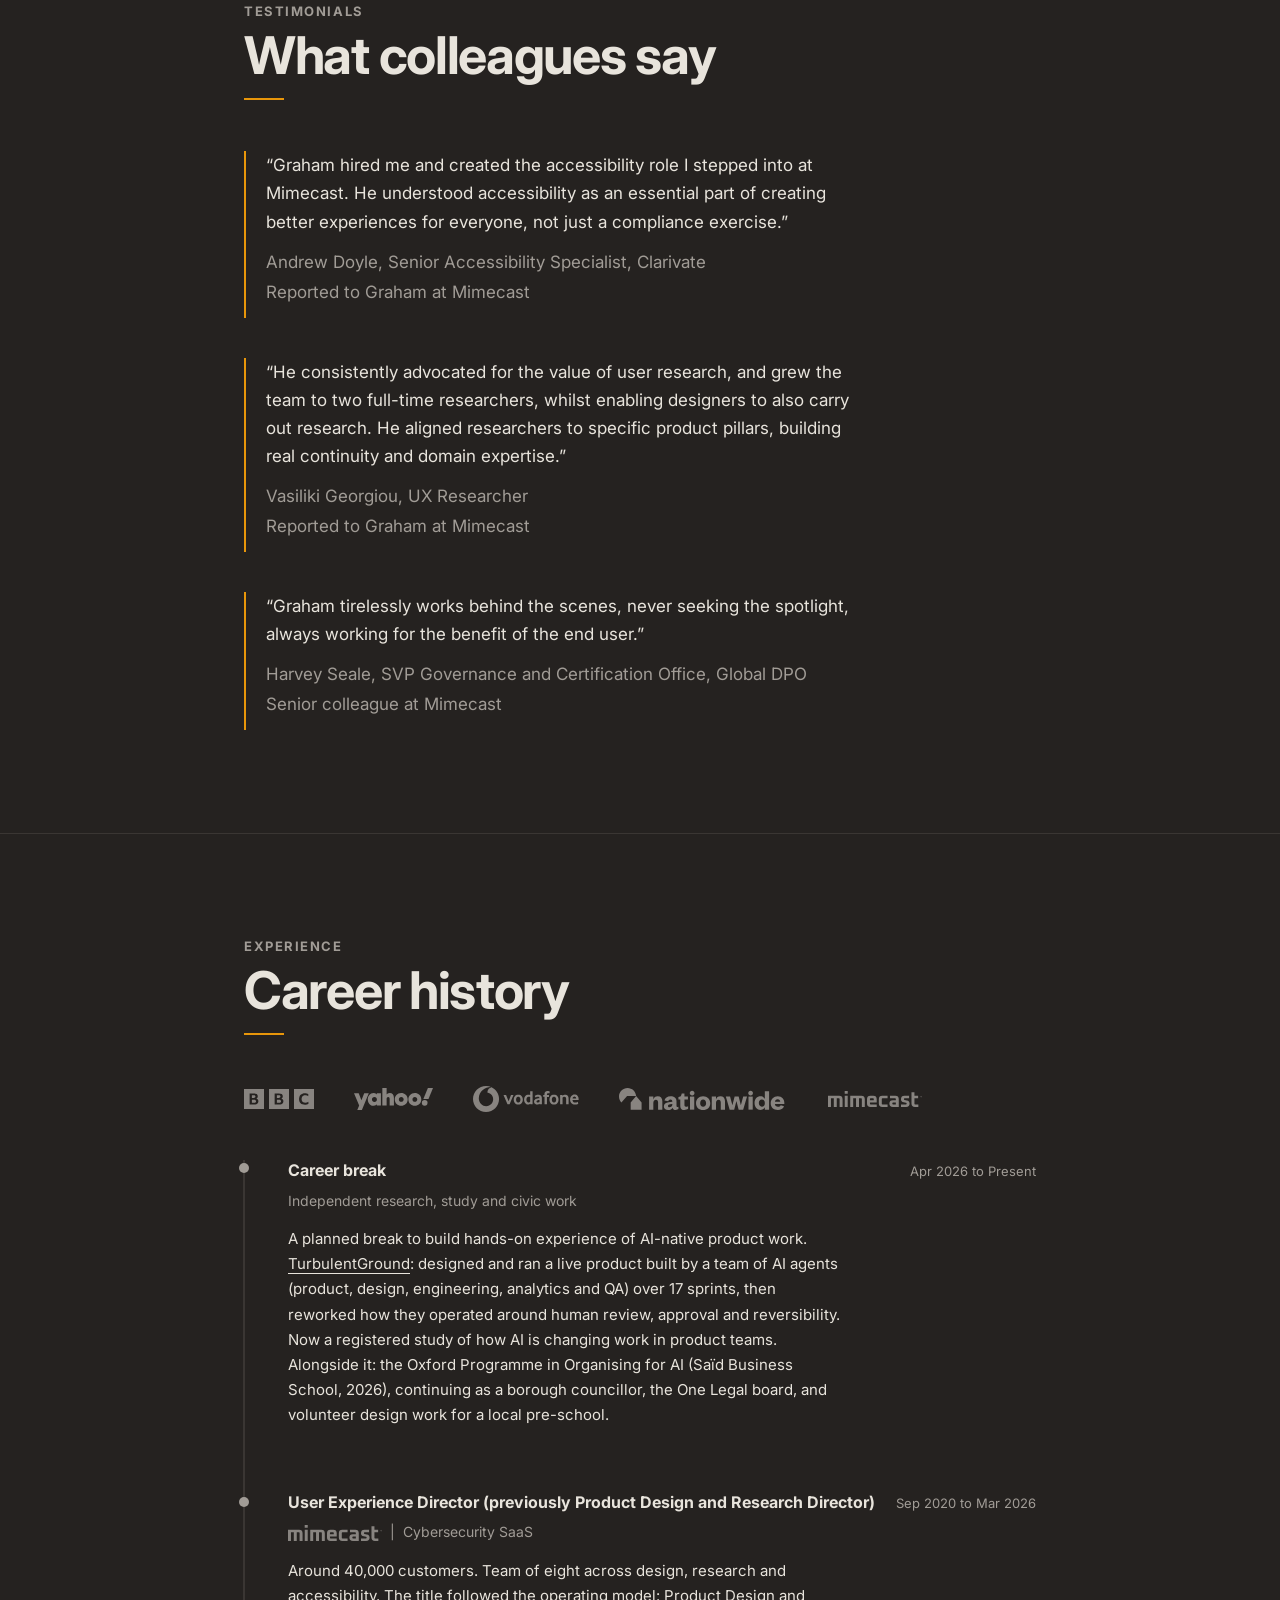
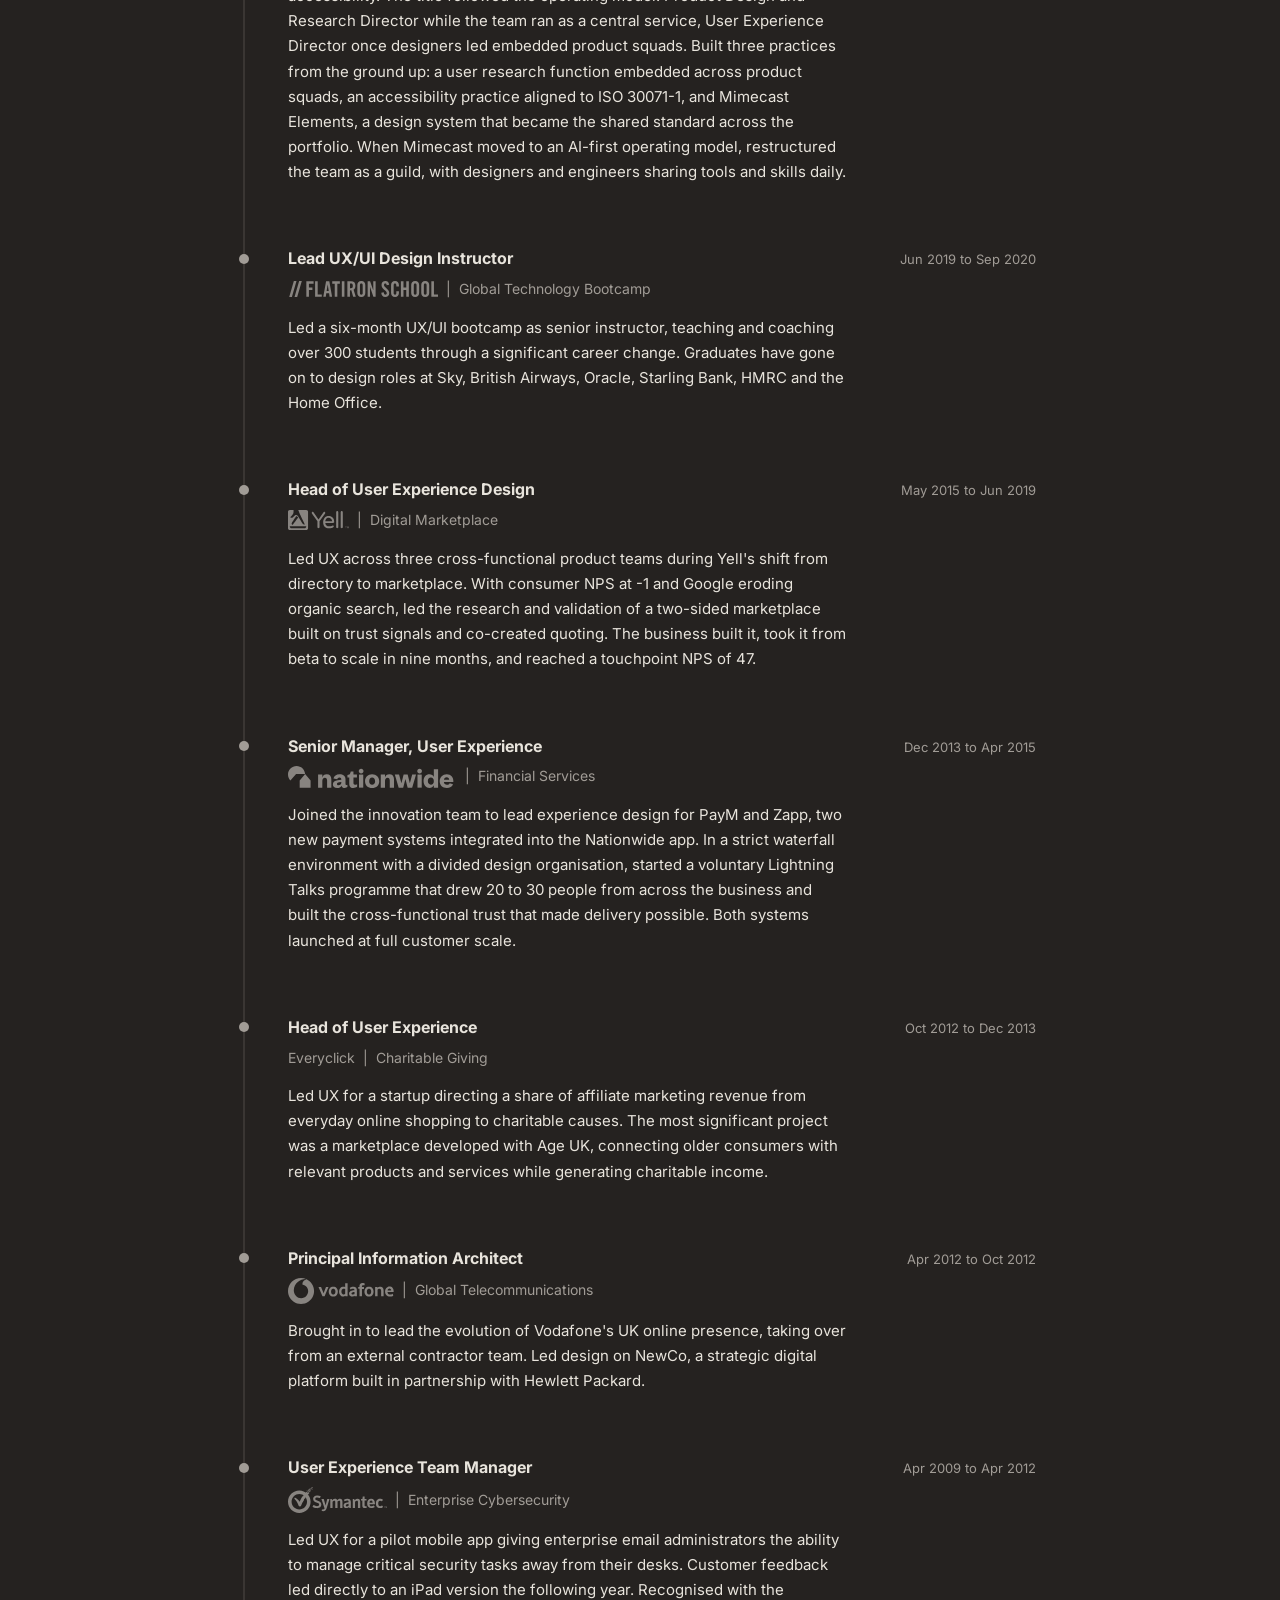
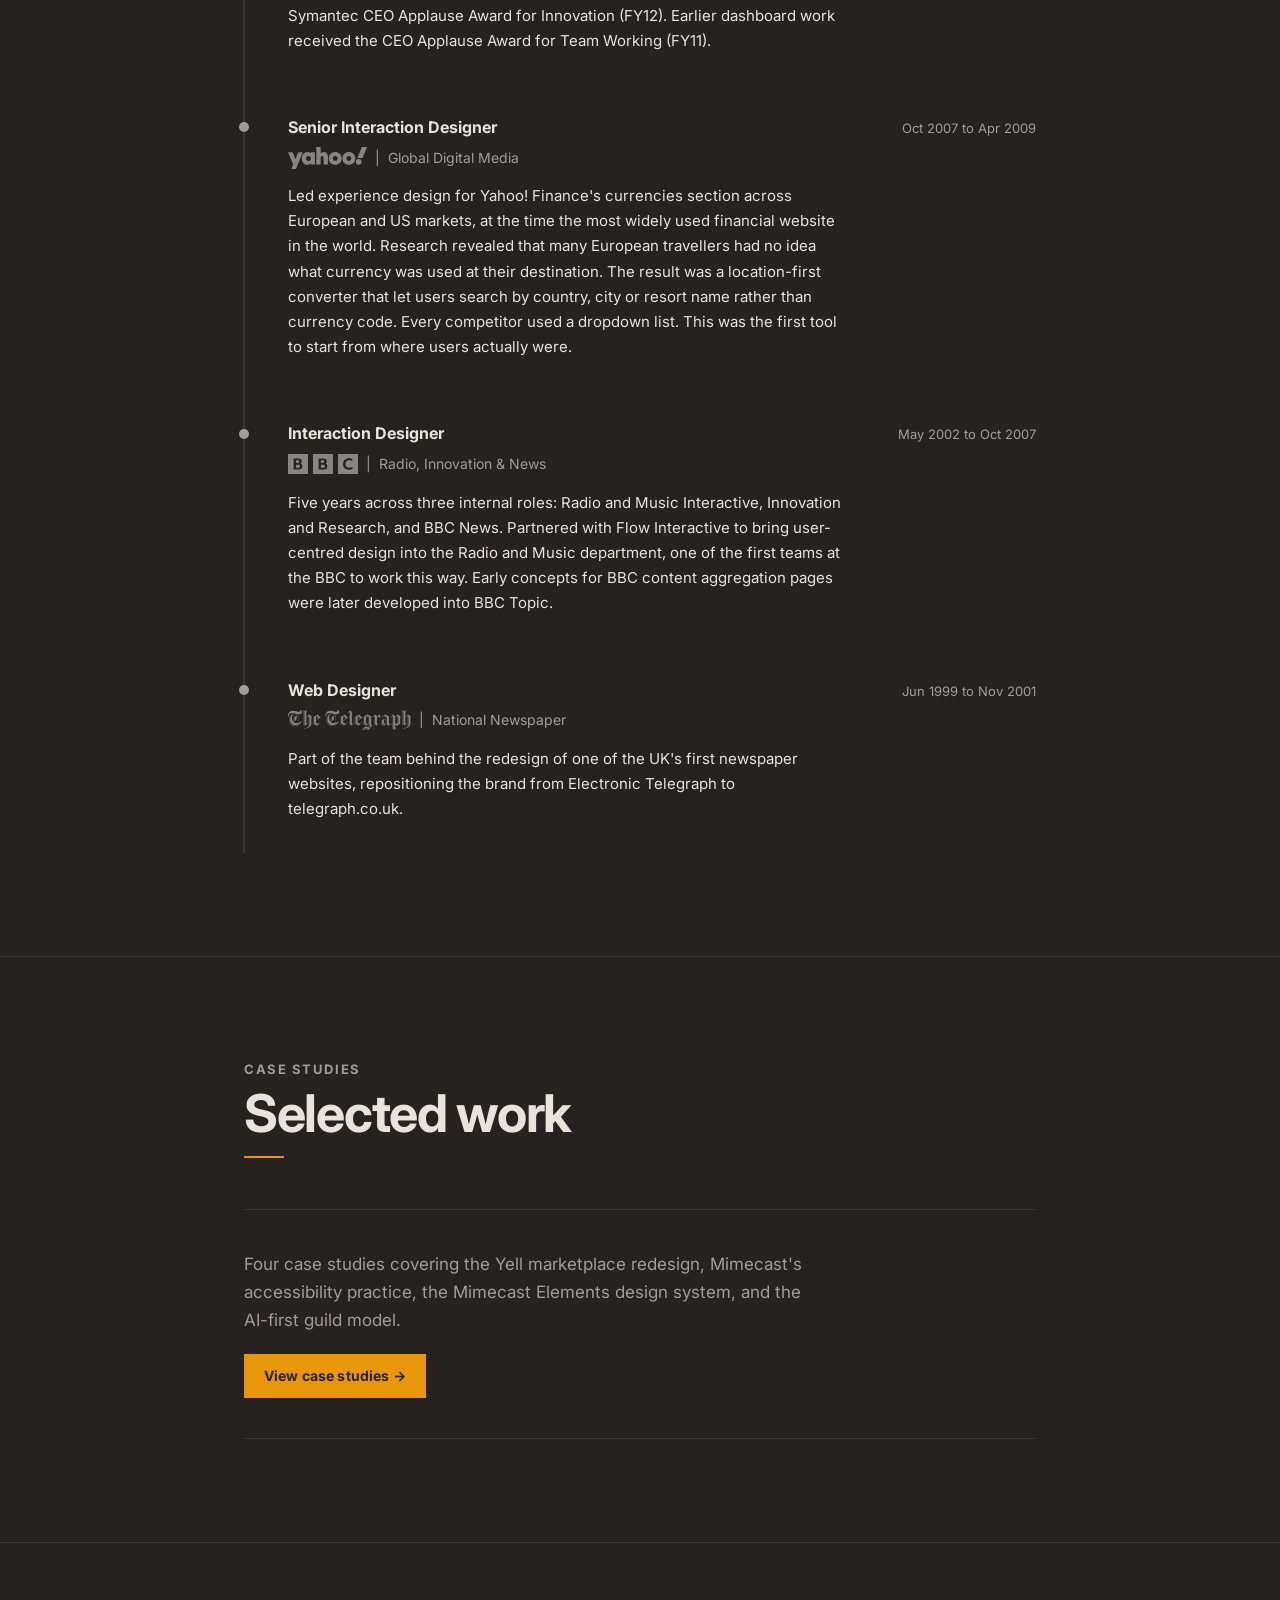
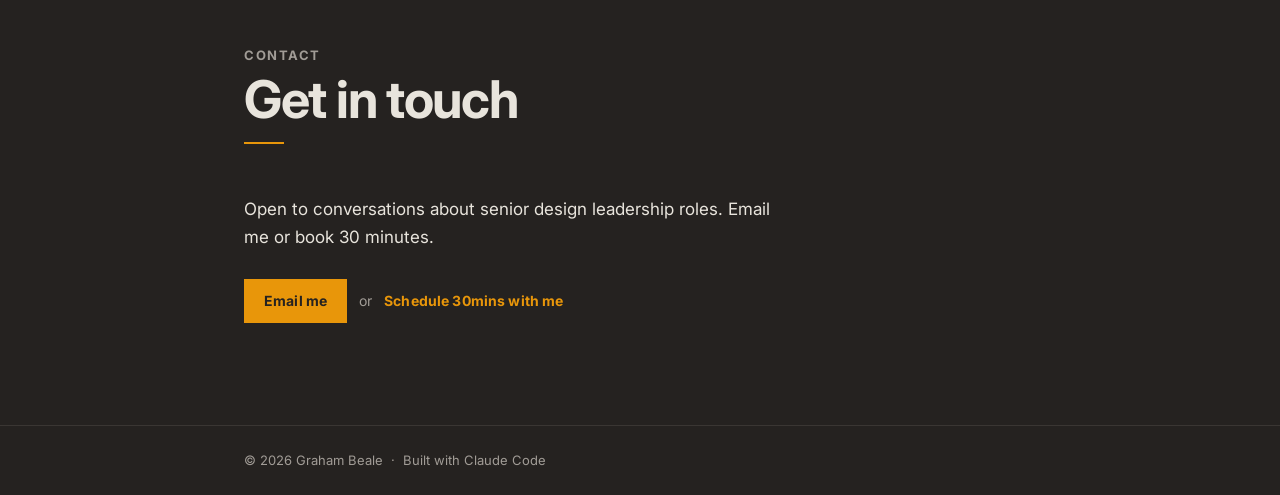
==== commit fe156975: "Show only touchpoint NPS in hero proof row Co-Authored-By: Claude Opus 5.5 <noreply@anthropic.com>" ====
--- a/index.html
+++ b/index.html
@@ -291,7 +291,7 @@
               <span>Digital Marketplace</span>
             </p>
             <p class="timeline-desc">
-              Led UX across three cross-functional product teams during Yell's shift from directory to marketplace. With Google eroding organic search, led the research and validation of a two-sided marketplace built on trust signals and co-created quoting. Built after I left, it went from beta to scale in nine months and reached a touchpoint NPS of 47.
+              Led UX across three cross-functional product teams during Yell's shift from directory to marketplace. With consumer NPS at -1 and Google eroding organic search, led the research and validation of a two-sided marketplace built on trust signals and co-created quoting. The business built it, took it from beta to scale in nine months, and reached a touchpoint NPS of 47.
             </p>
           </li>
 
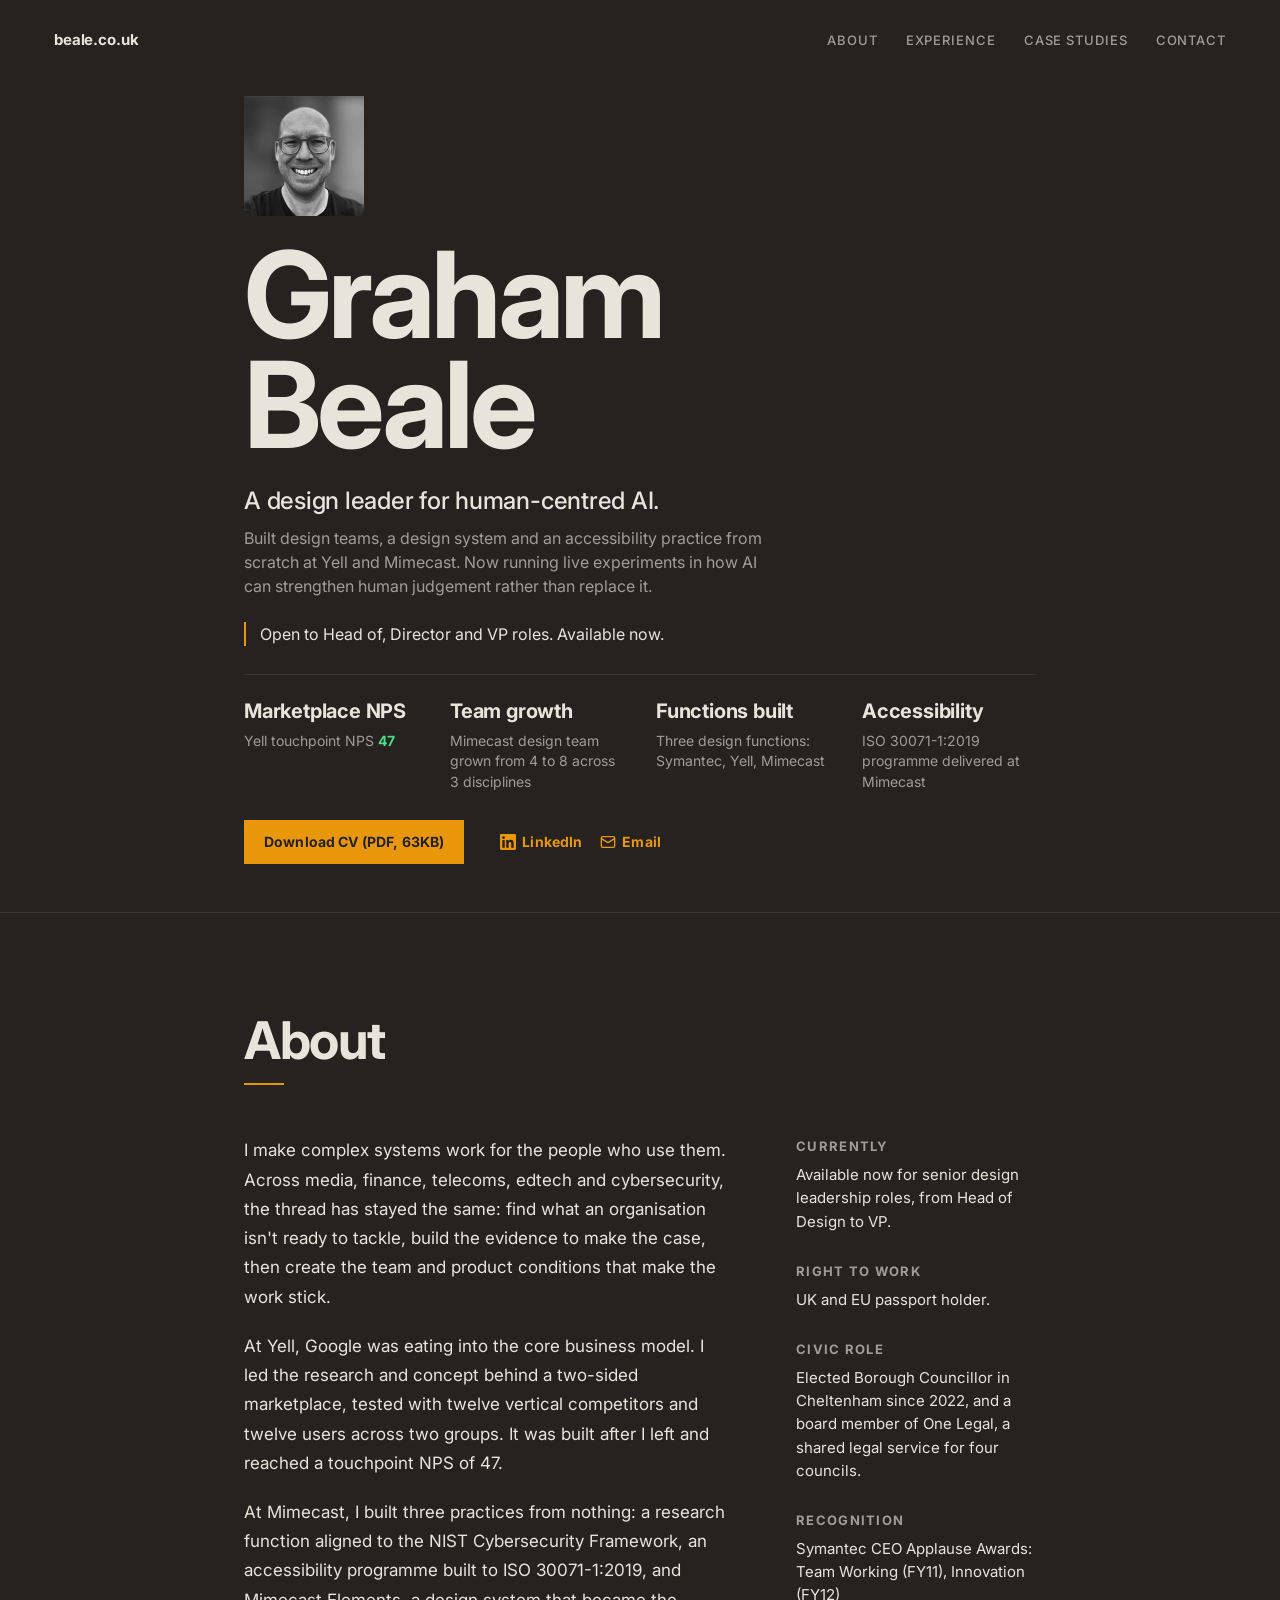
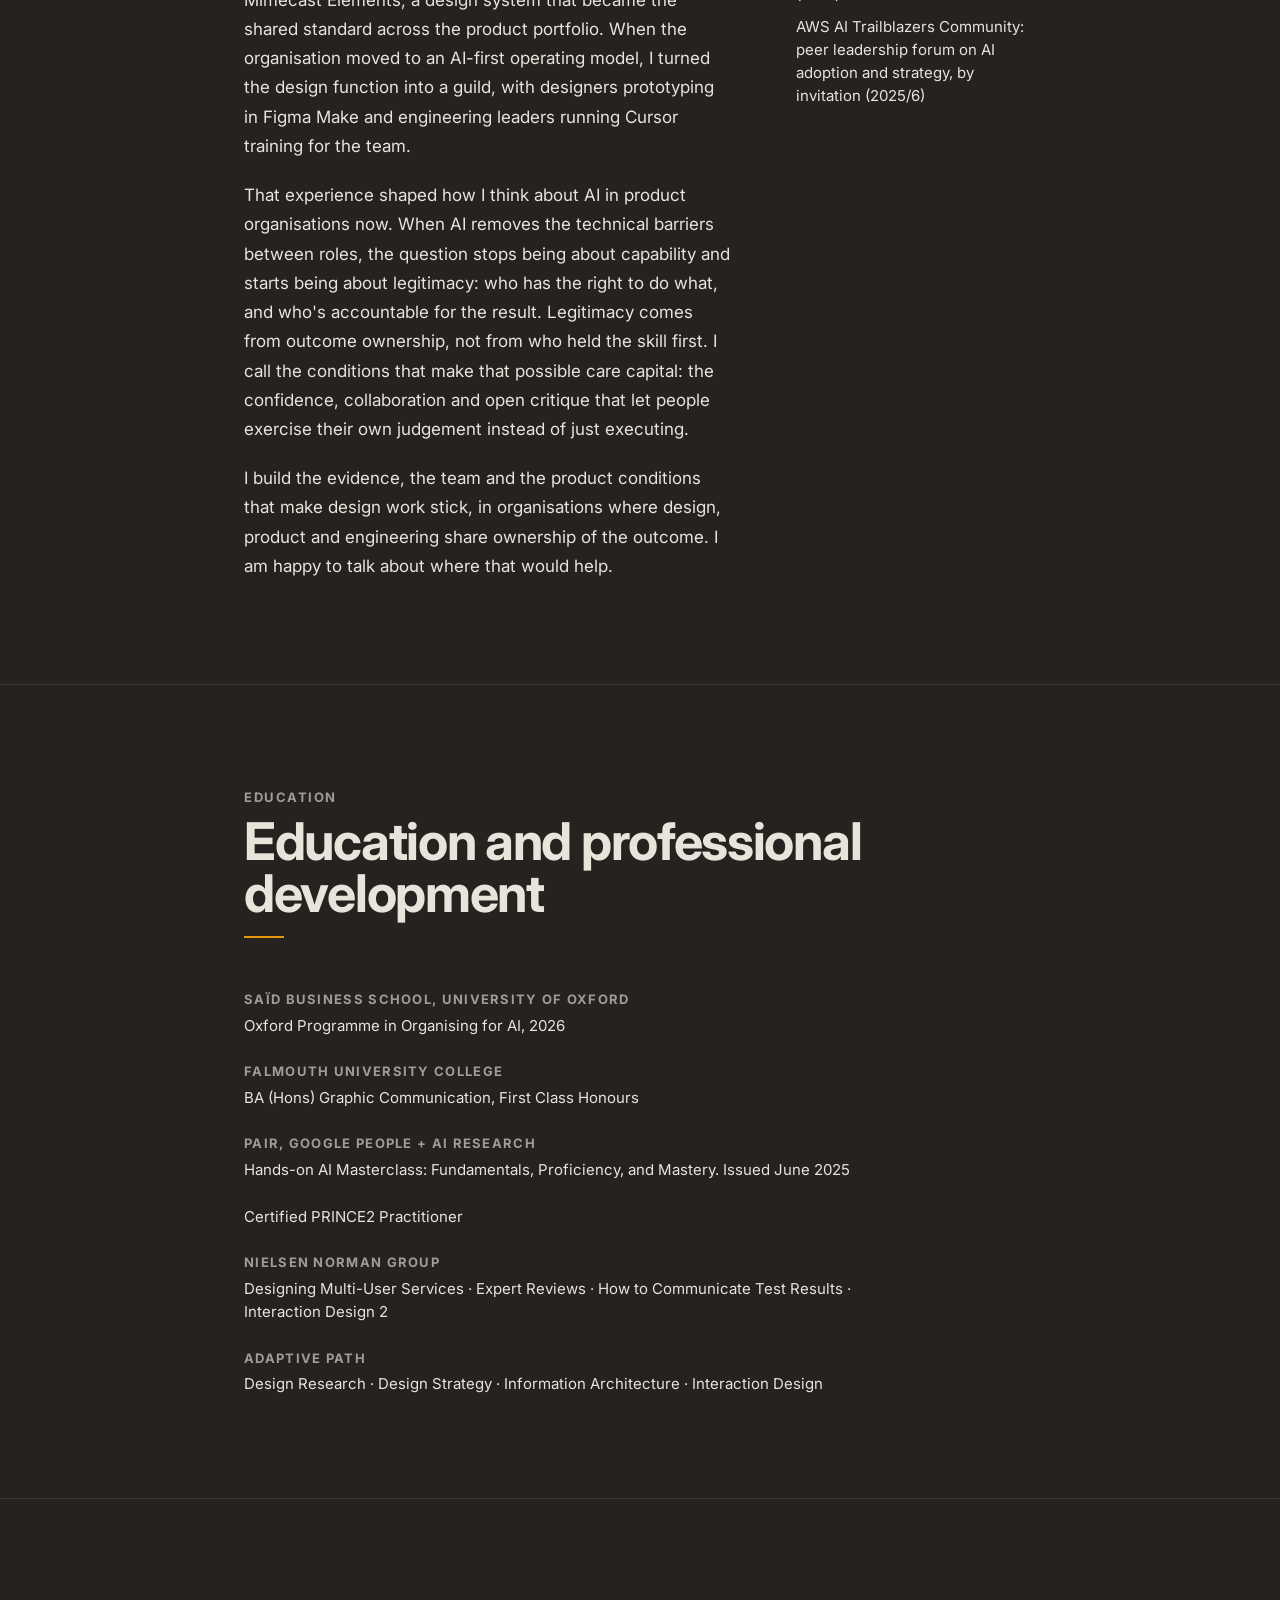
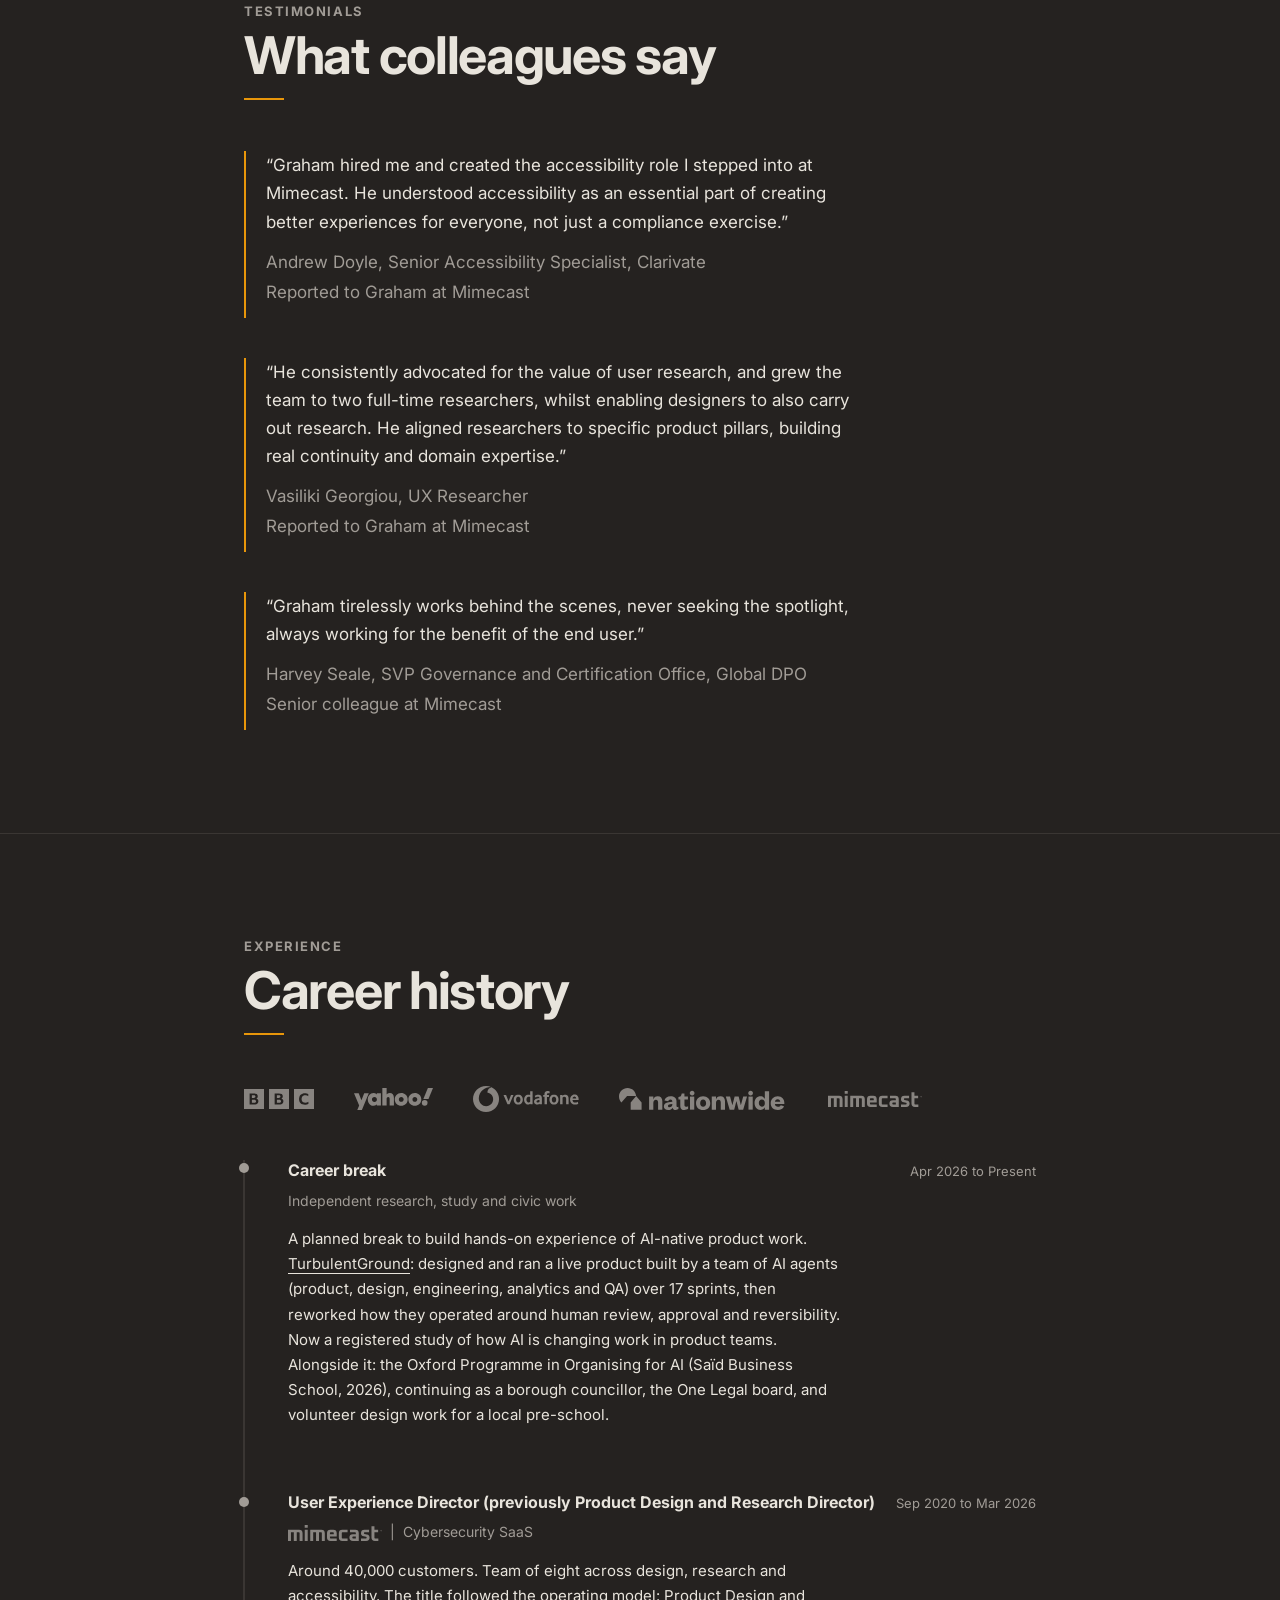
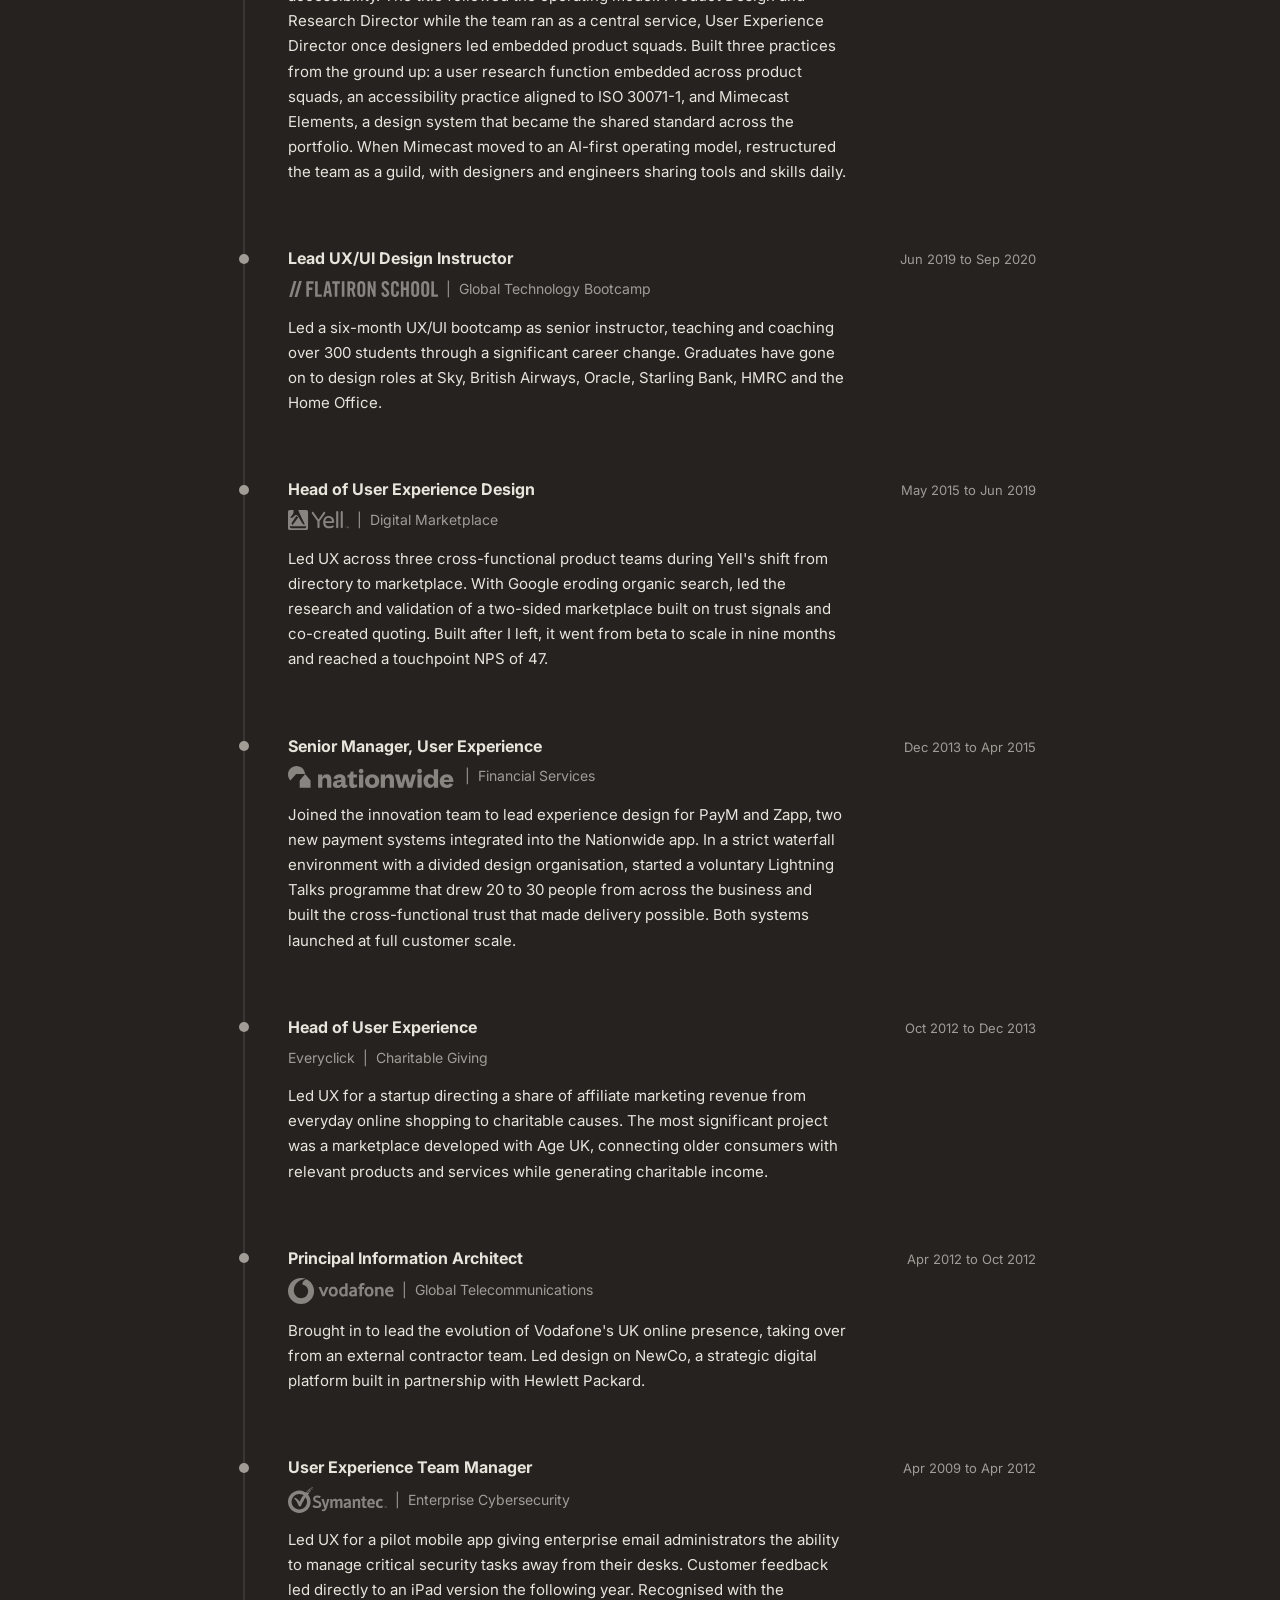
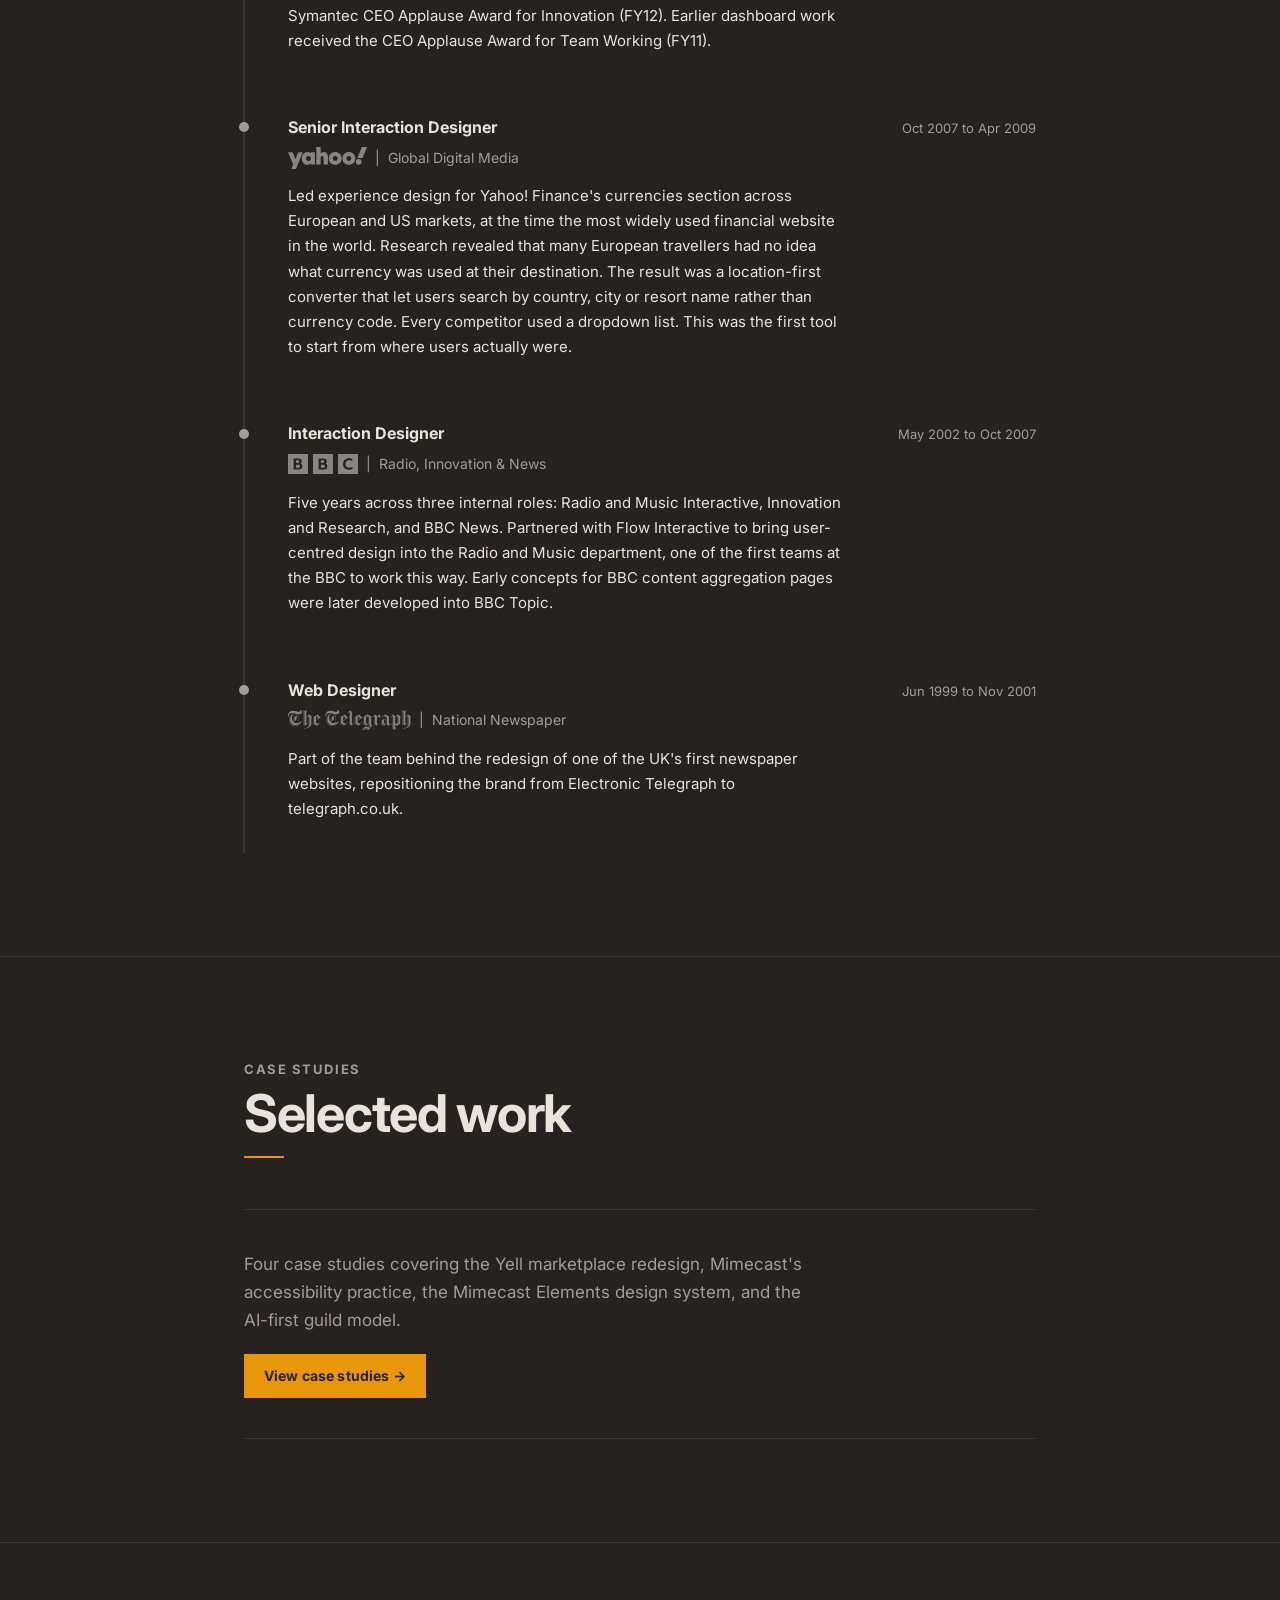
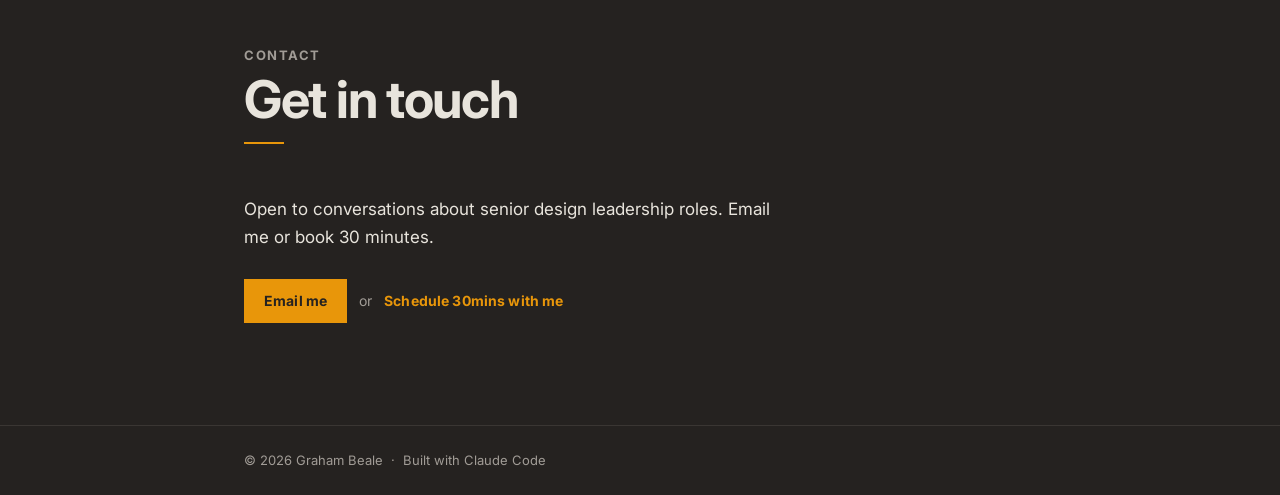
==== commit 138d1c9b: "Rebuild CV from master v11: career break, Sep 2020 start, agreed titles and facts Co-Authored-By: Cl" ====
--- a/index.html
+++ b/index.html
@@ -97,7 +97,7 @@
         </ul>
         <div class="hero-links">
           <a href="Graham-Beale-CV.pdf" download class="btn" onclick="plausible('CV Download')">
-            Download CV (PDF, 62KB)
+            Download CV (PDF, 63KB)
           </a>
           <a href="https://www.linkedin.com/in/grahambeale" target="_blank" rel="noopener noreferrer" class="btn btn-secondary" onclick="plausible('LinkedIn Click', {props: {location: 'hero'}})">
             <svg width="16" height="16" viewBox="0 0 24 24" fill="currentColor" aria-hidden="true" focusable="false">
@@ -291,7 +291,7 @@
               <span>Digital Marketplace</span>
             </p>
             <p class="timeline-desc">
-              Led UX across three cross-functional product teams during Yell's shift from directory to marketplace. With consumer NPS at -1 and Google eroding organic search, led the research and validation of a two-sided marketplace built on trust signals and co-created quoting. The business built it, took it from beta to scale in nine months, and reached a touchpoint NPS of 47.
+              Led UX across three cross-functional product teams during Yell's shift from directory to marketplace. With Google eroding organic search, led the research and validation of a two-sided marketplace built on trust signals and co-created quoting. Built after I left, it went from beta to scale in nine months and reached a touchpoint NPS of 47.
             </p>
           </li>
 
